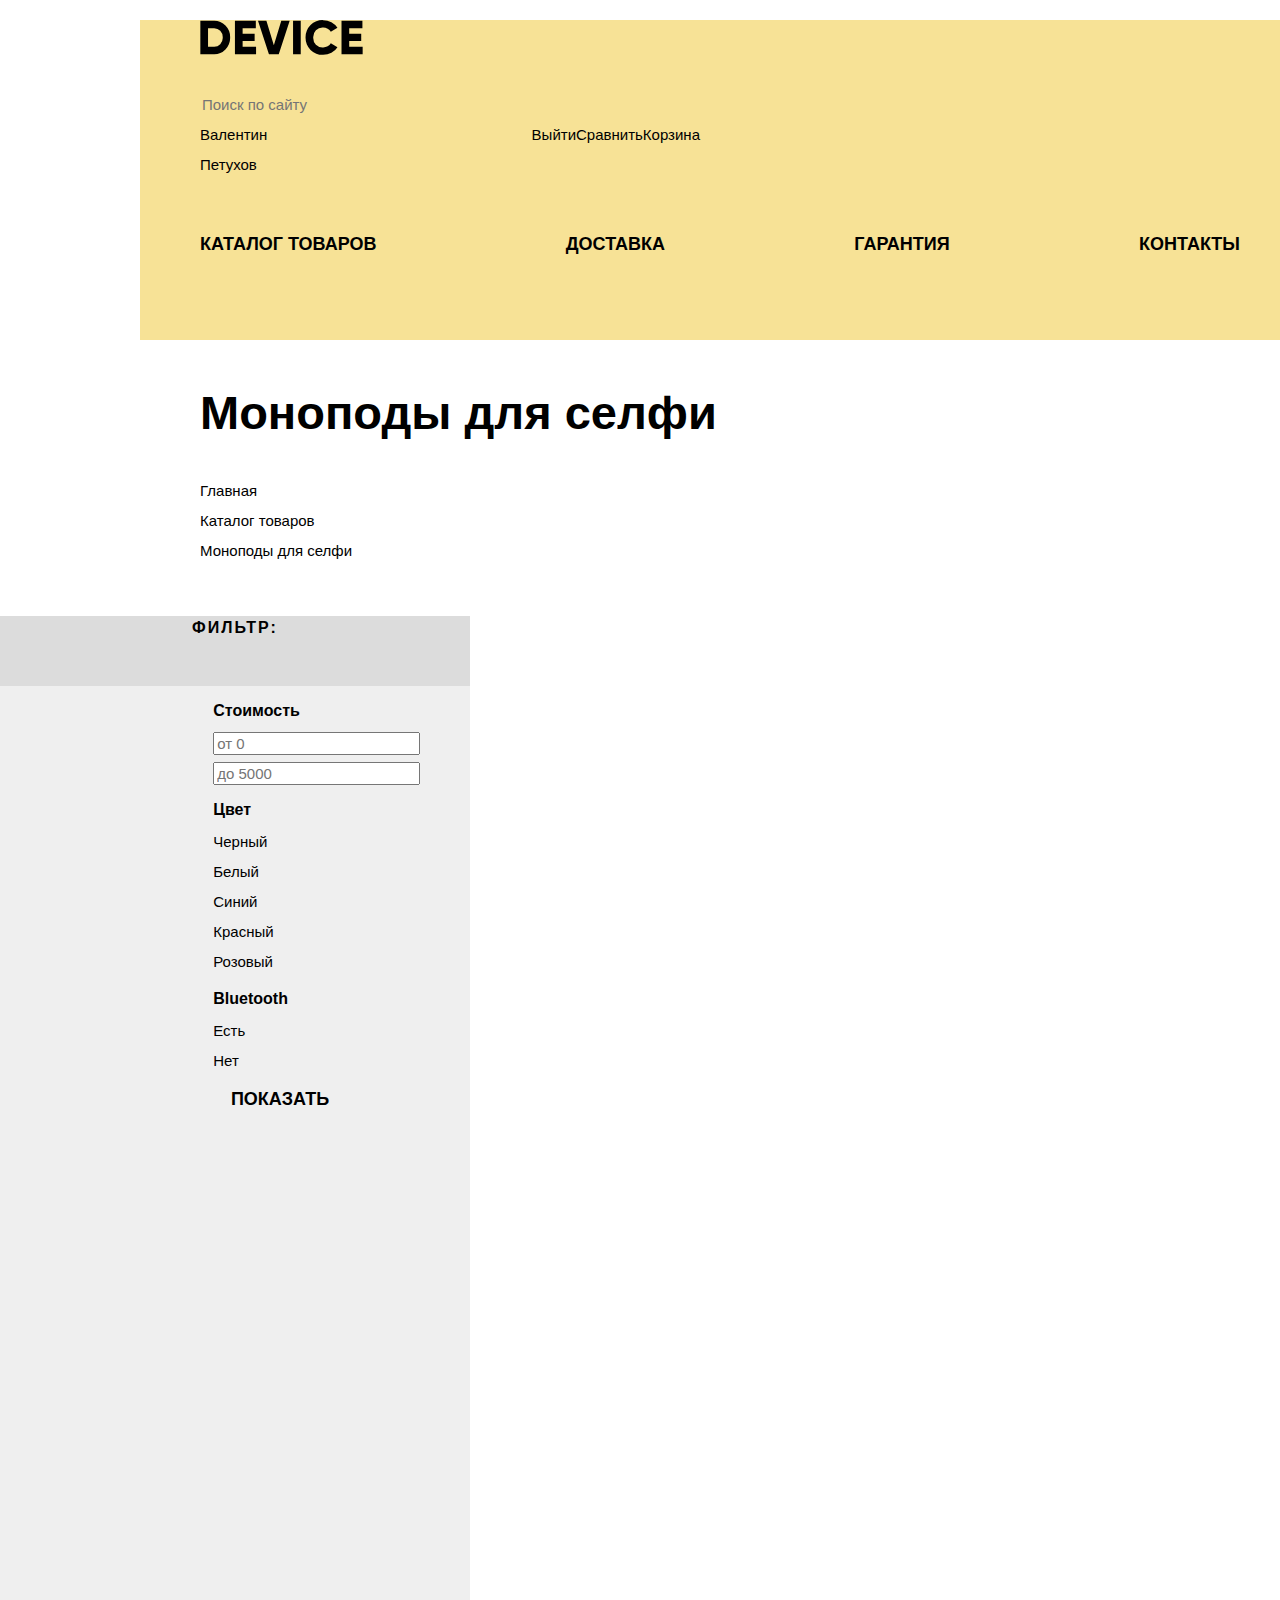
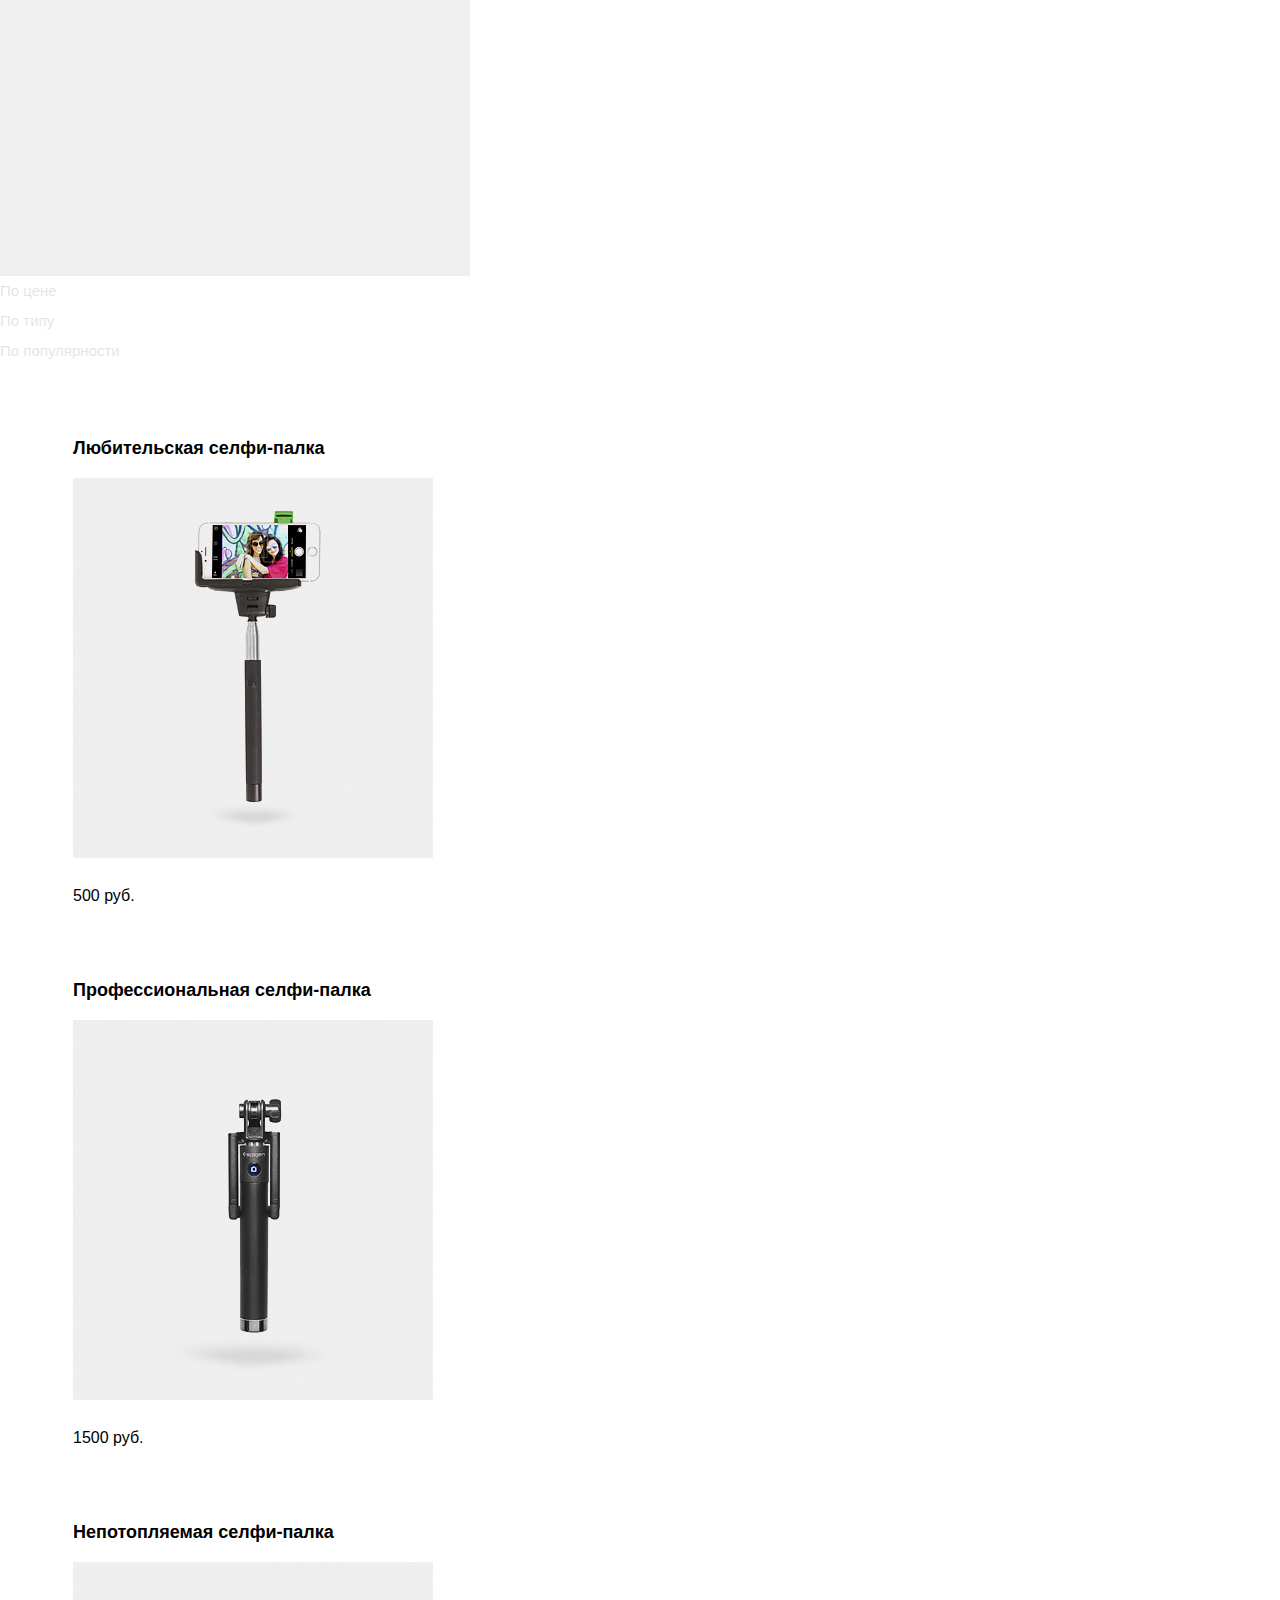
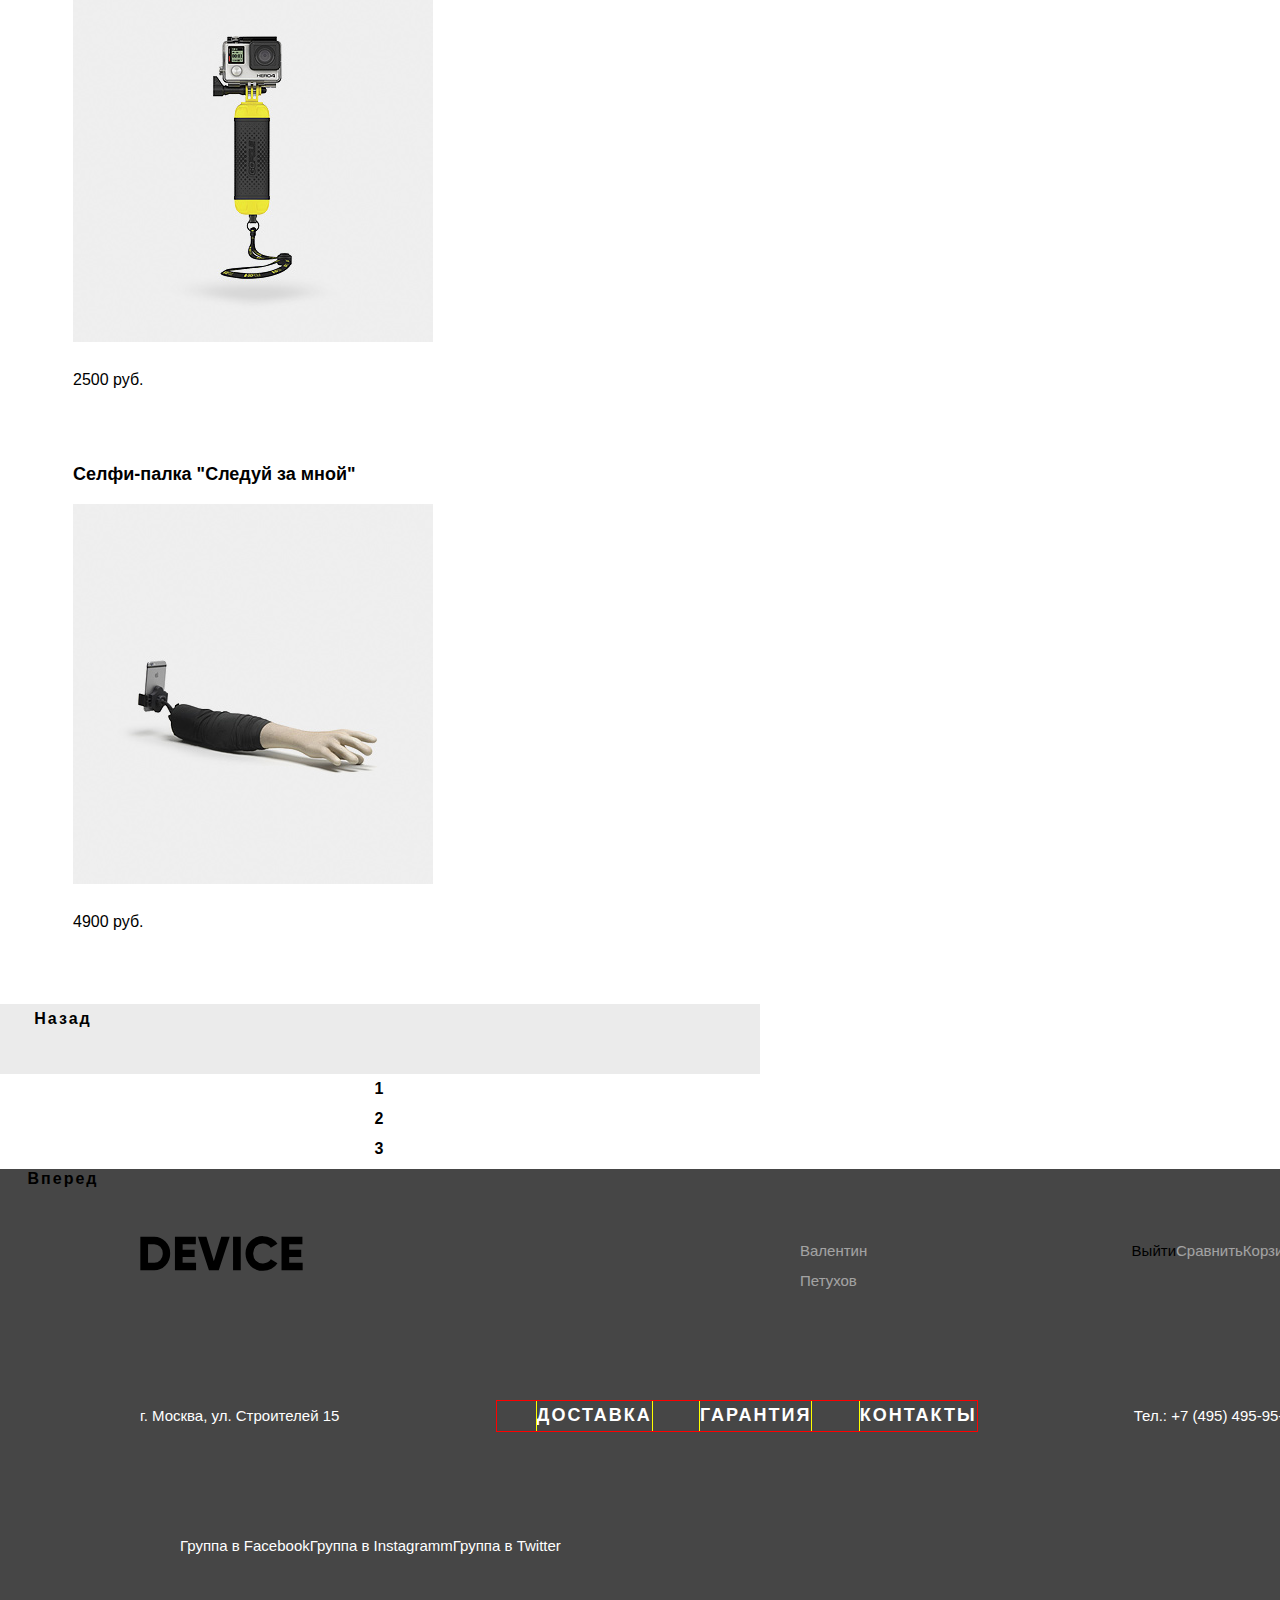
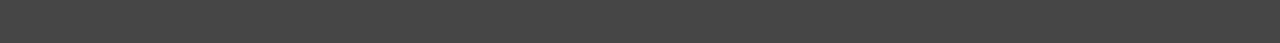
==== catalog.html @ c1ea88ac "Стилизация, начало сеток" ====
<!DOCTYPE html>
<html lang="ru">
  <head>
    <meta charset="utf-8">
    <title>Dmitry Stepanov: Девайс</title>
    <link href="css/normalize.css" rel="stylesheet">
  	<link href="css/style.css" rel="stylesheet" type="text/css">
  </head>
  <body class="inner-page">

    <header class="header-index header-inner-page">
      <img src="img/svg/logo-device.svg" class="index-logo index-logo-header" width="163" height="35" alt="Логотип интернет-магазина Device">
      <form class="index-search" action="#" method="post">
        <input type="search" name="search" placeholder="Поиск по сайту">
      </form>

      <ul class="user-interface">
          <li class="user-interface-current-user"><a href="#">Валентин Петухов</a></li>
          <li class="user-interface-option"><a href="#">Выйти</a></li>
          <li class="user-interface-option"><a href="#">Сравнить</a></li>
          <li class="user-interface-option"><a href="#">Корзина</a></li>
        </ul>

        <nav class="nav-index">
          <ul>
            <li class="nav-index-option nav-index-catalog"><a href="catalog.html">Каталог товаров</a>
              <ul>
                <li class="nav-index-catalog-item"><a href="#">Виртуальная реальность</a></li>
                <li class="nav-index-catalog-item"><a href="#">Моноподы для селфи</a></li>
                <li class="nav-index-catalog-item"><a href="#">Экшн-камеры</a></li>
                <li class="nav-index-catalog-item"><a href="#">Фитнесс-браслеты</a></li>
                <li class="nav-index-catalog-item"><a href="#">Умные часы</a></li>
                <li class="nav-index-catalog-item"><a href="#">Квадрокоптеры</a></li>
              </ul>
            </li>
            <li class="nav-index-option"><a href="delivery.html">Доставка</a></li>
            <li class="nav-index-option"><a href="warranty.html">Гарантия</a></li>
            <li class="nav-index-option"><a href="contacts.html">Контакты</a></li>
          </ul>
        </nav>
      </header>

    <main>
      <h1 class="inner-page-main-header">Моноподы для селфи</h1>

      <ul class="breadcrumbs">
        <li><a href="index.html">Главная</a></li>
        <li><a href="catalog.html">Каталог товаров</a></li>
        <li class="catalog-current-page">Моноподы для селфи</li>
      </ul>

      <section class="filter">
        <h2>Фильтр:</h2>
        <form class="filters" action="#" method="post">
          <fieldset class="filter-group filter-price">
            <legend>Стоимость</legend>
            <div></div>  <!--Здесь будет ползунок-->
            <input type="text" placeholder="от 0">
            <input type="text" placeholder="до 5000">
          </fieldset>
          <fieldset class="filter-group filter-color">
            <legend>Цвет</legend>
            <ul>
            <li class="filter-option">
              <input class="visually-hidden" type="checkbox" id="black" checked>
              <label for="black">Черный</label>
            </li>
            <li class="filter-option">
              <input class="visually-hidden" type="checkbox" id="white">
              <label for="white">Белый</label>
            </li>
            <li class="filter-option">
              <input class="visually-hidden" type="checkbox" id="blue" checked>
              <label for="blue">Синий</label>
            </li>
            <li class="filter-option">
              <input class="visually-hidden" type="checkbox" id="red" checked>
              <label for="red">Красный</label>
            </li>
            <li class="filter-option">
              <input class="visually-hidden" type="checkbox" id="pink">
              <label for="pink">Розовый</label>
            </li>
          </ul>
          </fieldset>
          <fieldset class="filter-group bluetooth">
            <legend>Bluetooth</legend>
            <ul>
            <li class="filter-option">
              <input class="visually-hidden" type="radio" name="bluetooth" id="isBluetooth" checked>
              <label for="isBluetooth">Есть</label>
            </li>
            <li class="filter-option">
              <input class="visually-hidden" type="radio" name="bluetooth" id="noBluetooth">
              <label for="noBluetooth">Нет</label>
            </li>
          </ul>
          </fieldset>
          <a class="button" href="#">Показать</a>
        </form>
      </section>

        <ul class="sorting">
          <li class="sorting-current-option"><a href="#">По цене</a></li>
          <li><a href="#">По типу</a></li>
          <li><a href="#">По популярности</a></li>
        </ul>

      <section class="products">
        <ul class="products-list">
          <li class="product">
            <p class="product-name">Любительская селфи-палка</p>
            <img class="product-photo" src="img/catalog-item-1.jpg"  width="360" height="380" alt="Любительская селфи-палка">
            <p class="product-price">500 руб.</p>
          </li>
          <li class="product">
            <p class="product-name">Профессиональная селфи-палка</p>
            <img class="product-photo" src="img/catalog-item-2.jpg" width="360" height="380" alt="Профессиональная селфи-палка">
            <p class="product-price">1500 руб.</p>
          </li>
          <li class="product">
            <p class="product-name">Непотопляемая селфи-палка</p>
            <img class="product-photo" src="img/catalog-item-3.jpg" width="360" height="380" alt="Непотопляемая селфи-палка">
            <p class="product-price">2500 руб.</p>
          </li>
          <li class="product product-new">
            <p class="product-name">Селфи-палка "Следуй за мной"</p>
            <img class="product-photo" src="img/catalog-item-4.jpg" width="360" height="380" alt="Селфи-палка 'Следуй за мной'">
            <p class="product-price">4900 руб.</p>
          </li>
        </ul>
      </section>


        <ul class="pagination">
          <li class="pagination-control pagination-control-backwards"><a href="#">Назад</a></li>
          <li><a href="#" class="current-page">1</a></li>
          <li><a href="#">2</a></li>
          <li><a href="#">3</a></li>
          <li class="pagination-control pagination-control-forward"><a href="#">Вперед</a></li>
        </ul>

    </main>

    <footer class="footer index-footer">
      <section class="footer-top">
        <img src="img/svg/logo-device.svg" class="index-logo index-logo-footer" width="163" height="35" alt="Логотип интернет-магазина Device">
        <ul class="user-interface user-interface-footer">
          <li class="user-interface-option"><a href="#">Валентин Петухов</a></li>
          <li class="user-interface-exit"><a href="#">Выйти</a></li>
          <li class="user-interface-option"><a href="#">Сравнить</a></li>
          <li class="user-interface-option"><a href="#">Корзина</a></li>
        </ul>
      </section>

      <section class="footer-middle">
        <p class="footer-contacts">г. Москва, ул. Строителей 15</p>
        <ul>
          <li class="nav-index-option"><a href="delivery.html">Доставка</a></li>
          <li class="nav-index-option"><a href="warranty.html">Гарантия</a></li>
          <li class="nav-index-option"><a href="contacts.html">Контакты</a></li>
        </ul>
        <p class="footer-contacts">Тел.: +7 (495) 495-95-95</p>
      </section>

      <section class="footer-bottom">
        <ul class="social-list">
          <li ><a class="social-button social-fb" href="#">Группа в Facebook</a></li>
          <li><a class="social-button social-ig" href="#">Группа в Instagramm</a></li>
          <li><a class="social-button social-tw" href="#">Группа в Twitter</a></li>
        </ul>
      </section>
    </footer>


  </body>
</html>
---- css/style.css ----
@font-face{
	font-family: 'Gilroy';
	src: url('fonts/gilroylight.woff2');
	font-style: normal;
	font-weight: lighter;    /*Хрень какай-то с легкими шрифтами*/
}

@font-face{
	font-family: 'Gilroy';
	src: url('fonts/gilroyextrabold.woff2');
	font-style: normal;
	font-weight: bold;
}

@font-face{
	font-family: 'Opensans';
	src: url('fonts/opensans.woff2');
	font-style: normal;
	font-weight: normal;
}

@font-face{
	font-family: 'Opensans';
	src: url('fonts/opensanslight.woff2');
	font-style: normal;
	font-weight: lighter;  /*Хрень какай-то с легкими шрифтами*/
}

body {
  margin: 0;
  padding: 0;

  width: 1440px;

  font-family: 'Opensans', Arial, sans-serif;
	font-size: 15px;
	line-height: 30px;
}

a {
  color: #000000;
  text-decoration: none;
}

.about-us {
  margin-left: 140px;

	width: 600px;

	outline: 1px solid green;
}

.about-us h2 {
  font-family: 'Gilroy', Arial, sans-serif;
  font-size: 47px;
  line-height: 48px;
  font-weight: bold;
}

.breadcrumbs {
	margin: 0;
	margin-left: 200px;
	margin-bottom: 50px;
	padding: 0;

	list-style: none;
}

.button {
  display: inline-block;
  font-family: 'Gilroy', Arial, sans-serif;
	font-size: 18px;
	line-height: 24px;
  font-weight: bold;
  text-transform: uppercase;
  text-align: center;
  vertical-align: center;

  min-width: 160px;
  height: 40px;
}

.button:hover {
  background-color: #f0c52e;
}

.button:active {
  background-color: #f0c52e;
  opacity: 0.5;
}

.contacts {
  margin-right:140px;

	width: 580px;

	outline: 1px solid red;
}

.contacts h2 {
  font-family: 'Gilroy', Arial, sans-serif;
  font-size: 47px;
  line-height: 48px;
  font-weight: bold;
}

.filter {
	width: 470px;
	height: 1260px;

	background-color: #efefef;
}

.filters {
	padding-left: 200px;
	padding-right: 70px;
}

.filters fieldset {
	border: none;
}

.filter h2 {
	height: 70px;

	display: block;

	font-family: 'Gilroy', Arial, sans-serif;
  font-size: 16px;
  line-height: 24px;
  font-weight: bold;
  text-transform: uppercase;
	letter-spacing: 2px;
	text-align: center;
	vertical-align: middle;  /*почему-то не работает*/

	background-color: #dcdcdc;
}

.filter-group legend {
	font-family: 'Gilroy', Arial, sans-serif;
  font-size: 16px;
  line-height: 24px;
	font-weight: bold;
}

.filter-group ul {
	margin: 0;
	padding: 0;

	list-style: none;
}

.footer {
  margin-top: 95px;
  padding-bottom: 67px;
  padding-top: 67px;
  background-color: #464646;
}

.footer-top {
	display: flex;
	justify-content: space-between;
  margin: 0 140px 40px 140px;
}

.footer-middle {
	display: flex;
	justify-content: space-between;
  margin: 0 140px 70px 140px;
}

.footer-middle p {
  color: #ffffff;
}

.footer-middle a {
  color: #ffffff;

  font-family: 'Gilroy', Arial, sans-serif;
  font-size: 18px;
  line-height: 24px;
  font-weight: bold;
  text-transform: uppercase;
}

.footer-middle li:hover a {
  opacity: 0.5;
}

.footer-middle li:active a {
  opacity: 0.1;
}

.footer-middle ul {
  list-style: none;
	outline: 1px solid red;
	width:440px;

	display: flex;
	justify-content: space-between;

	letter-spacing: 2px;
}

.footer-middle li {
	outline: 1px solid yellow;
}

.footer-bottom {
	display: flex;
	justify-content: space-between;

  margin-left: 140px;
  margin-right: 140px;
}

.footer-bottom a {
  color: #ffffff;         /*Временно*/
}

.footer-bottom span {
	color: yellow;
}

.header-index {
  width: 1160px;
	min-height: 320px;
	box-sizing: border-box;

  margin: 20px 140px 0 140px;
  padding: 0 60px;

  background-color: #f7e296;
}

.header-index img {
	margin-bottom: 25px;
}

.header-index .container {
	display: flex;

	width: 1040px;
}

.header-inner-page {
	margin-bottom: 45px;
}

.index-search input[type="search"] {
	background-color: #f7e296;
	border: none;

	width: 240px;

	margin-right: 300px;
}

.inner-page-main-header {
	font-family: 'Gilroy', Arial, sans-serif;
	font-size: 47px;
	line-height: 56px;
	font-weight: bold;

	margin-left: 200px;
	margin-bottom: 35px;
}

.logotypes-list {
	display: flex;

  margin: 0 140px 110px 140px;

  list-style: none;
}

.main-slider {
  margin-left: 160px;
	margin-bottom: 100px;
}

.main-slider-list {
  list-style: none;
}

.main-slider-toggler {
	display: none;
}

.main-slide {
	display: flex;
}

.main-slide-left-column {
	width: 560px;

	outline: 2px solid green;
}

.main-slide-right-column {
	width: 500px;

	outline: 2px solid red;
}

.main-slide h2 {
  font-family: 'Gilroy', Arial, sans-serif;
	font-size: 47px;
	line-height: 56px;
  font-weight: bold;
}

.main-slide-feature td {
  font-family: 'Gilroy', Arial, sans-serif;
	font-size: 36px;
	line-height: 48px;
  font-weight: lighter;
}

.main-slide-feature-description {
  font-size: 13px;
	line-height: 20px;
}


.modal {
  display: none;
}

.nav-index ul {
	display: flex;
	justify-content: space-between;
	width: 1040px;

  padding: 0;
  margin: 0;

  list-style: none;
}

.nav-index a {
  font-family: 'Gilroy', Arial, sans-serif;
	font-size: 18px;
	line-height: 24px;
  font-weight: bold;
  text-transform: uppercase;
}

.nav-index-left-column {
	width: 540px;
	outline: 1px solid red;
}

.nav-index-right-column {
	display: flex;
	justify-content: space-between;

	width: 500px;
	outline: 1px solid green;
}

.nav-index-catalog ul {
	display: none;
}

.nav-index-catalog:hover ul {
	display: flex;
}

.nav-index-catalog ul div {
	display: flex;
	flex-direction: column;
}


.nav-index-option:hover > a {
  opacity: 0.5;
}

.nav-index-option:active > a {
  opacity: 0.1;
}

.nav-index-catalog-item a {
  font-family: 'Opensans', Arial, sans-serif;
  font-size: 15px;
  line-height: 30px;
  text-transform: none;
  font-weight: normal;
}

.nav-index-catalog-item:hover > a {
    opacity: 0.5;
}

.nav-index-catalog-item:active > a {
    opacity: 0.1;
}

.pagination {
	width: 760px;
	height: 70px;

	margin: 0;
	padding: 0;

	list-style: none;

	background-color: #ebebeb;
}

.pagination li {
	text-align: center;
}

.pagination a {
	font-family: 'Gilroy', Arial, sans-serif;
	font-size: 16px;
	line-height: 24px;
  font-weight: bold;
	letter-spacing: 2px;
}

.pagination-control {
	width: 126px;
	height: 70px;
}

.pagination-control:hover {
	background-color: #d9d9d9;
}

.pagination-control:active {
	background-color: #d9d9d9;
}

.pagination-control:active a {
	opacity: 0.5;
}

.popular {
  margin: 0 140px 80px 140px;
}

.popular-list {
  margin: 0;
  padding: 0;
	border-spacing: 40px 20px;
}

.popular-list td {
	border: 1px solid red;
}

.popular-list-image td {
  width: 160px;
  height: 160px;

  background-color: #f7e296;
}

.popular-list-image td:hover {
  background-color: #f0c52e;
}

.popular-list-image td:active {
  background-color: #f0c52e;
}

.popular-list-name a {
  font-family: 'Gilroy', Arial, sans-serif;
	font-size: 18px;
	line-height: 24px;
  font-weight: bold;
}

.products {
	margin-left:73px;
	margin-right: 140px;
}

.products-list {
	margin: 0;
	padding: 0;

	list-style: none;
}

.product {
	width: 360px;
	min-height: 465px;

	margin-bottom: 70px;
	margin-right: 40px;
}

.product-name {
	font-family: 'Gilroy', Arial, sans-serif;
	font-size: 18px;
	line-height: 24px;
	font-weight: bold;
}

.product-price {
	font-family: 'Gilroy', Arial, sans-serif;
	font-size: 16px;
	line-height: 24px;
	font-weight: normal;
}



.service-slider-toggle {
  padding: 0;
  margin: 0;
  margin-left: 140px;

  list-style: none;
}

.service-slider {
	display: flex;
  background-color: #e5e5e5;
  margin-bottom: 110px;
}

.service-slide {
	display: flex;
}

.service-slide h2 {
  font-family: 'Gilroy', Arial, sans-serif;
	font-size: 47px;
	line-height: 48px;
  font-weight: bold;
}

.service-slider-list {
  margin: 0;
  margin-left: 120px;
  margin-right: 140px;
  padding: 0;

  list-style: none;
}

.service-slider-toggle-option:hover .button {
  width: 280px;

  color: #f7e184;

  background-color: #000000;
}

.social-list {
	display: flex;

	list-style: none;
}

.sorting {
	padding: 0;
	margin: 0;
	margin-bottom: 70px;

	list-style: none;
}

.sorting a {
	opacity: 0.1;
}

.sorting li:hover a {
	opacity: 0.5;
}

.sorting li:active a {
	opacity: 1;
}

.user-interface {
	display: flex;
	justify-content: space-between;

	width: 500px;

  padding: 0;
  margin: 0;
	margin-bottom: 50px;

  list-style: none;
}

.user-interface li:first-child {
	margin-right: 215px;
}

.user-interface-option a {
  color: #000000;
}

.user-interface-option:hover a {
  opacity: 0.5;
}

.user-interface-option:active a {
  opacity: 0.1;
}

.user-interface-footer .user-interface-option a {
  color: #ffffff;
  opacity: 0.5;
}

.user-interface-footer .user-interface-option:hover a {
  opacity: 1;
}

.user-interface-footer .user-interface-option:active a {
  opacity: 0.1;
}

.visually-hidden {
  display: none;
}

.wrapper {
	display: flex;
}
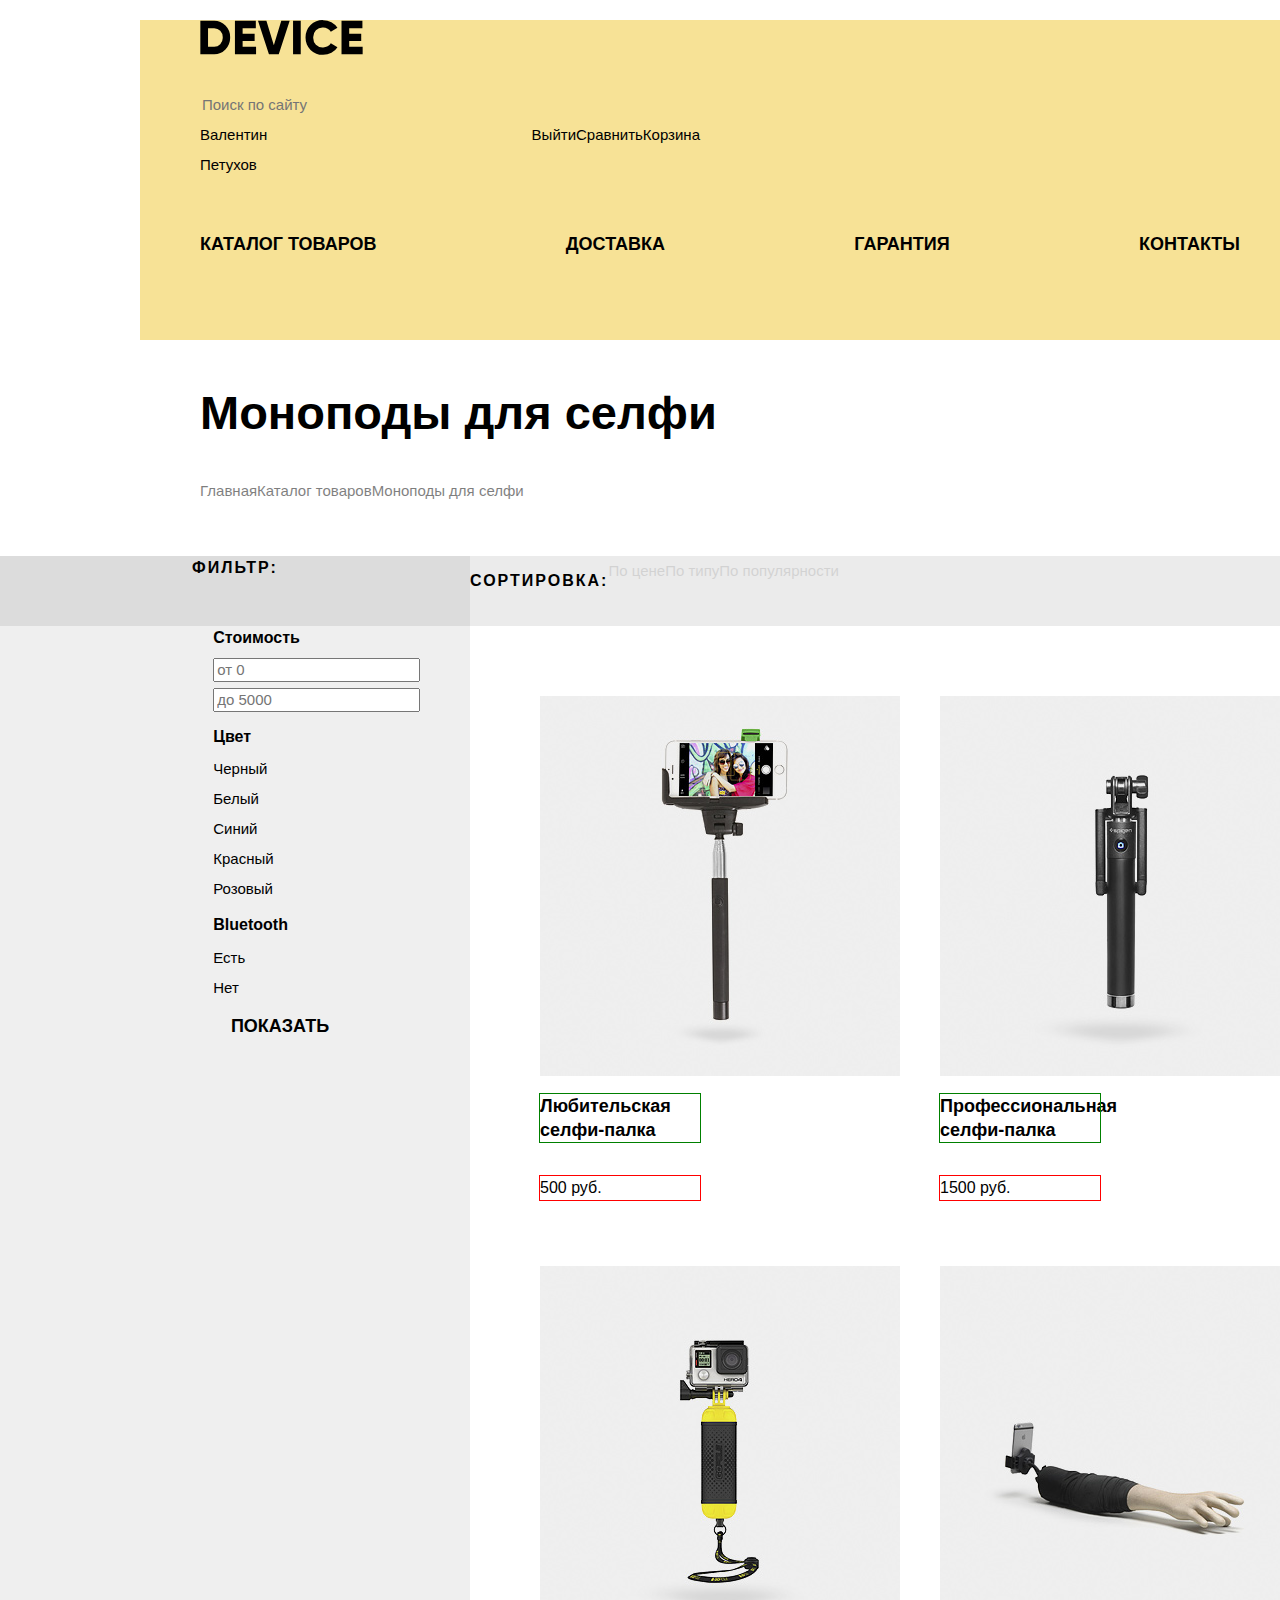
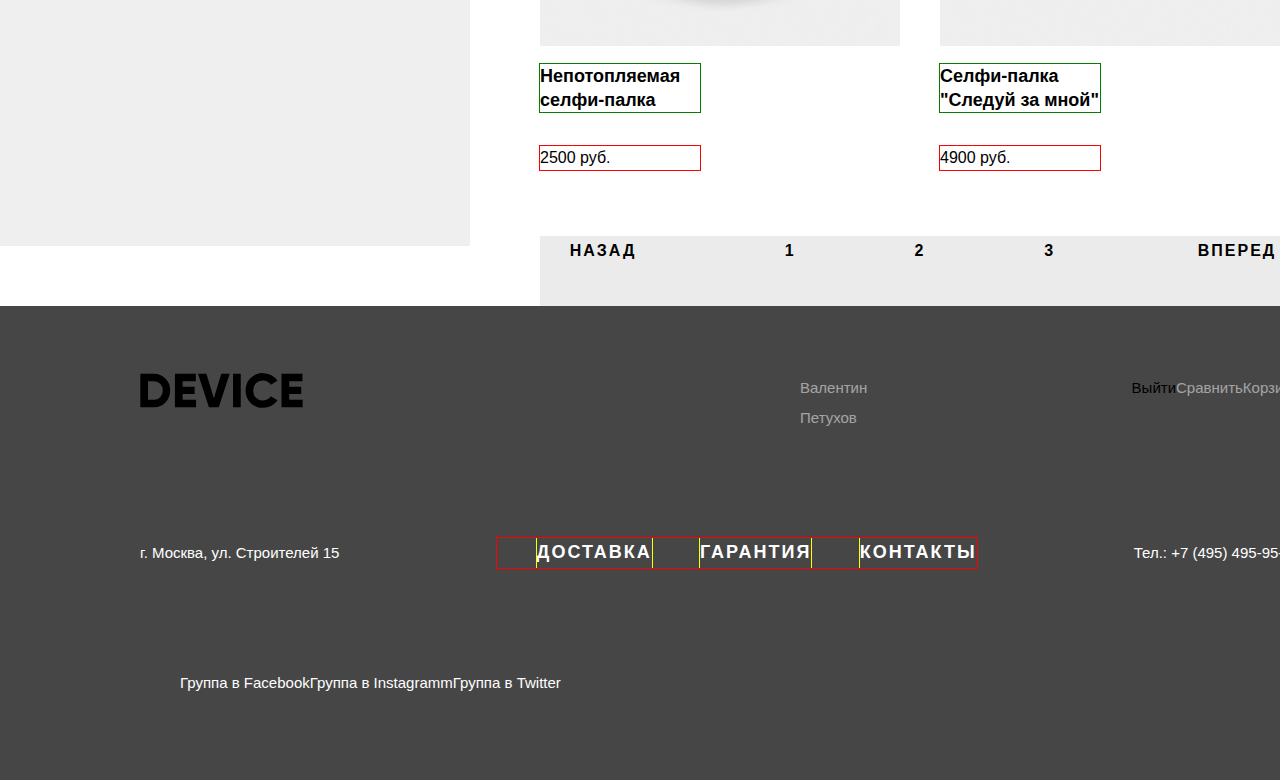
==== commit 85af078b: "На 27.05" ====
--- a/catalog.html
+++ b/catalog.html
@@ -49,96 +49,105 @@
         <li class="catalog-current-page">Моноподы для селфи</li>
       </ul>
 
-      <section class="filter">
-        <h2>Фильтр:</h2>
-        <form class="filters" action="#" method="post">
-          <fieldset class="filter-group filter-price">
-            <legend>Стоимость</legend>
-            <div></div>  <!--Здесь будет ползунок-->
-            <input type="text" placeholder="от 0">
-            <input type="text" placeholder="до 5000">
-          </fieldset>
-          <fieldset class="filter-group filter-color">
-            <legend>Цвет</legend>
-            <ul>
-            <li class="filter-option">
-              <input class="visually-hidden" type="checkbox" id="black" checked>
-              <label for="black">Черный</label>
-            </li>
-            <li class="filter-option">
-              <input class="visually-hidden" type="checkbox" id="white">
-              <label for="white">Белый</label>
-            </li>
-            <li class="filter-option">
-              <input class="visually-hidden" type="checkbox" id="blue" checked>
-              <label for="blue">Синий</label>
-            </li>
-            <li class="filter-option">
-              <input class="visually-hidden" type="checkbox" id="red" checked>
-              <label for="red">Красный</label>
-            </li>
-            <li class="filter-option">
-              <input class="visually-hidden" type="checkbox" id="pink">
-              <label for="pink">Розовый</label>
-            </li>
-          </ul>
-          </fieldset>
-          <fieldset class="filter-group bluetooth">
-            <legend>Bluetooth</legend>
-            <ul>
-            <li class="filter-option">
-              <input class="visually-hidden" type="radio" name="bluetooth" id="isBluetooth" checked>
-              <label for="isBluetooth">Есть</label>
-            </li>
-            <li class="filter-option">
-              <input class="visually-hidden" type="radio" name="bluetooth" id="noBluetooth">
-              <label for="noBluetooth">Нет</label>
-            </li>
-          </ul>
-          </fieldset>
-          <a class="button" href="#">Показать</a>
-        </form>
-      </section>
+      <div class="wrapper catalog-wrapper">
 
-        <ul class="sorting">
-          <li class="sorting-current-option"><a href="#">По цене</a></li>
-          <li><a href="#">По типу</a></li>
-          <li><a href="#">По популярности</a></li>
-        </ul>
+        <div class="catalog-wrapper-column-left">
 
-      <section class="products">
-        <ul class="products-list">
-          <li class="product">
-            <p class="product-name">Любительская селфи-палка</p>
-            <img class="product-photo" src="img/catalog-item-1.jpg"  width="360" height="380" alt="Любительская селфи-палка">
-            <p class="product-price">500 руб.</p>
-          </li>
-          <li class="product">
-            <p class="product-name">Профессиональная селфи-палка</p>
-            <img class="product-photo" src="img/catalog-item-2.jpg" width="360" height="380" alt="Профессиональная селфи-палка">
-            <p class="product-price">1500 руб.</p>
-          </li>
-          <li class="product">
-            <p class="product-name">Непотопляемая селфи-палка</p>
-            <img class="product-photo" src="img/catalog-item-3.jpg" width="360" height="380" alt="Непотопляемая селфи-палка">
-            <p class="product-price">2500 руб.</p>
-          </li>
-          <li class="product product-new">
-            <p class="product-name">Селфи-палка "Следуй за мной"</p>
-            <img class="product-photo" src="img/catalog-item-4.jpg" width="360" height="380" alt="Селфи-палка 'Следуй за мной'">
-            <p class="product-price">4900 руб.</p>
-          </li>
-        </ul>
-      </section>
+          <section class="filter">
+            <h2>Фильтр:</h2>
+            <form class="filters" action="#" method="post">
+              <fieldset class="filter-group filter-price">
+                <legend>Стоимость</legend>
+                <div></div>  <!--Здесь будет ползунок-->
+                <input type="text" placeholder="от 0">
+                <input type="text" placeholder="до 5000">
+              </fieldset>
+              <fieldset class="filter-group filter-color">
+                <legend>Цвет</legend>
+                <ul>
+                <li class="filter-option">
+                  <input class="visually-hidden" type="checkbox" id="black" checked>
+                  <label for="black">Черный</label>
+                </li>
+                <li class="filter-option">
+                  <input class="visually-hidden" type="checkbox" id="white">
+                  <label for="white">Белый</label>
+                </li>
+                <li class="filter-option">
+                  <input class="visually-hidden" type="checkbox" id="blue" checked>
+                  <label for="blue">Синий</label>
+                </li>
+                <li class="filter-option">
+                  <input class="visually-hidden" type="checkbox" id="red" checked>
+                  <label for="red">Красный</label>
+                </li>
+                <li class="filter-option">
+                  <input class="visually-hidden" type="checkbox" id="pink">
+                  <label for="pink">Розовый</label>
+                </li>
+              </ul>
+              </fieldset>
+              <fieldset class="filter-group bluetooth">
+                <legend>Bluetooth</legend>
+                <ul>
+                <li class="filter-option">
+                  <input class="visually-hidden" type="radio" name="bluetooth" id="isBluetooth" checked>
+                  <label for="isBluetooth">Есть</label>
+                </li>
+                <li class="filter-option">
+                  <input class="visually-hidden" type="radio" name="bluetooth" id="noBluetooth">
+                  <label for="noBluetooth">Нет</label>
+                </li>
+              </ul>
+              </fieldset>
+              <a class="button" href="#">Показать</a>
+            </form>
+          </section>
+        </div>
 
+        <div class="catalog-wrapper-column-right">
 
-        <ul class="pagination">
-          <li class="pagination-control pagination-control-backwards"><a href="#">Назад</a></li>
-          <li><a href="#" class="current-page">1</a></li>
-          <li><a href="#">2</a></li>
-          <li><a href="#">3</a></li>
-          <li class="pagination-control pagination-control-forward"><a href="#">Вперед</a></li>
-        </ul>
+            <ul class="sorting">
+              <h2>Сортировка:</h2>
+              <li class="sorting-current-option"><a href="#">По цене</a></li>
+              <li><a href="#">По типу</a></li>
+              <li><a href="#">По популярности</a></li>
+            </ul>
+
+          <section class="products">
+            <ul class="products-list">
+              <li class="product">
+                <p class="product-name">Любительская селфи-палка</p>
+                <img class="product-photo" src="img/catalog-item-1.jpg"  width="360" height="380" alt="Любительская селфи-палка">
+                <p class="product-price">500 руб.</p>
+              </li>
+              <li class="product">
+                <p class="product-name">Профессиональная селфи-палка</p>
+                <img class="product-photo" src="img/catalog-item-2.jpg" width="360" height="380" alt="Профессиональная селфи-палка">
+                <p class="product-price">1500 руб.</p>
+              </li>
+              <li class="product">
+                <p class="product-name">Непотопляемая селфи-палка</p>
+                <img class="product-photo" src="img/catalog-item-3.jpg" width="360" height="380" alt="Непотопляемая селфи-палка">
+                <p class="product-price">2500 руб.</p>
+              </li>
+              <li class="product product-new">
+                <p class="product-name">Селфи-палка "Следуй за мной"</p>
+                <img class="product-photo" src="img/catalog-item-4.jpg" width="360" height="380" alt="Селфи-палка 'Следуй за мной'">
+                <p class="product-price">4900 руб.</p>
+              </li>
+            </ul>
+          </section>
+
+            <ul class="pagination">
+              <li class="pagination-control pagination-control-backwards"><a href="#">Назад</a></li>
+              <li><a href="#" class="current-page">1</a></li>
+              <li><a href="#">2</a></li>
+              <li><a href="#">3</a></li>
+              <li class="pagination-control pagination-control-forward"><a href="#">Вперед</a></li>
+            </ul>
+          </div>
+        </div>
 
     </main>
 
--- a/css/style.css
+++ b/css/style.css
@@ -58,6 +58,8 @@
 }
 
 .breadcrumbs {
+	display: flex;
+
 	margin: 0;
 	margin-left: 200px;
 	margin-bottom: 50px;
@@ -66,6 +68,18 @@
 	list-style: none;
 }
 
+.breadcrumbs li {
+	opacity: 0.5;
+}
+
+.breadcrumbs li:hover {
+	opacity: 1;
+}
+
+.breadcrumbs li:active {
+	opacity: 0.1;
+}
+
 .button {
   display: inline-block;
   font-family: 'Gilroy', Arial, sans-serif;
@@ -106,7 +120,7 @@
 
 .filter {
 	width: 470px;
-	height: 1260px;
+	height: 1290px;
 
 	background-color: #efefef;
 }
@@ -121,6 +135,9 @@
 }
 
 .filter h2 {
+	margin: 0;
+	padding: 0;
+
 	height: 70px;
 
 	display: block;
@@ -132,7 +149,7 @@
   text-transform: uppercase;
 	letter-spacing: 2px;
 	text-align: center;
-	vertical-align: middle;  /*почему-то не работает*/
+	vertical-align: middle;
 
 	background-color: #dcdcdc;
 }
@@ -152,7 +169,7 @@
 }
 
 .footer {
-  margin-top: 95px;
+  /*margin-top: 95px;*/
   padding-bottom: 67px;
   padding-top: 67px;
   background-color: #464646;
@@ -322,7 +339,6 @@
   font-size: 13px;
 	line-height: 20px;
 }
-
 
 .modal {
   display: none;
@@ -399,10 +415,13 @@
 }
 
 .pagination {
+	display: flex;
+	justify-content: space-between;
 	width: 760px;
 	height: 70px;
 
 	margin: 0;
+	margin-left: 70px;
 	padding: 0;
 
 	list-style: none;
@@ -419,6 +438,7 @@
 	font-size: 16px;
 	line-height: 24px;
   font-weight: bold;
+	text-transform: uppercase;
 	letter-spacing: 2px;
 }
 
@@ -476,11 +496,15 @@
 }
 
 .products {
-	margin-left:73px;
+	margin-left: 70px;
 	margin-right: 140px;
 }
 
 .products-list {
+	display: flex;
+	justify-content: space-between;
+	flex-wrap: wrap;
+
 	margin: 0;
 	padding: 0;
 
@@ -488,11 +512,18 @@
 }
 
 .product {
+	display: flex;
+	flex-direction: column;
+
 	width: 360px;
 	min-height: 465px;
 
-	margin-bottom: 70px;
+	margin-bottom: 50px;
 	margin-right: 40px;
+}
+
+.product:nth-child(2n) {
+	margin-right: 0;
 }
 
 .product-name {
@@ -500,6 +531,13 @@
 	font-size: 18px;
 	line-height: 24px;
 	font-weight: bold;
+
+	width: 160px;
+	align-self: top;
+
+	order: 1;
+
+	outline: 1px solid green;
 }
 
 .product-price {
@@ -507,9 +545,14 @@
 	font-size: 16px;
 	line-height: 24px;
 	font-weight: normal;
-}
-
-
+
+	order: 2;
+
+	width: 160px;
+	salign-item: bottom;
+
+	outline: 1px solid red;
+}
 
 .service-slider-toggle {
   padding: 0;
@@ -560,11 +603,17 @@
 }
 
 .sorting {
+	display: flex;
+
 	padding: 0;
 	margin: 0;
 	margin-bottom: 70px;
 
+	height: 70px;
+
 	list-style: none;
+
+	background-color: #ebebeb;
 }
 
 .sorting a {
@@ -577,6 +626,15 @@
 
 .sorting li:active a {
 	opacity: 1;
+}
+
+.sorting h2 {
+	font-family: 'Gilroy', Arial, sans-serif;
+  font-size: 16px;
+  line-height: 24px;
+  font-weight: bold;
+  text-transform: uppercase;
+	letter-spacing: 2px;
 }
 
 .user-interface {
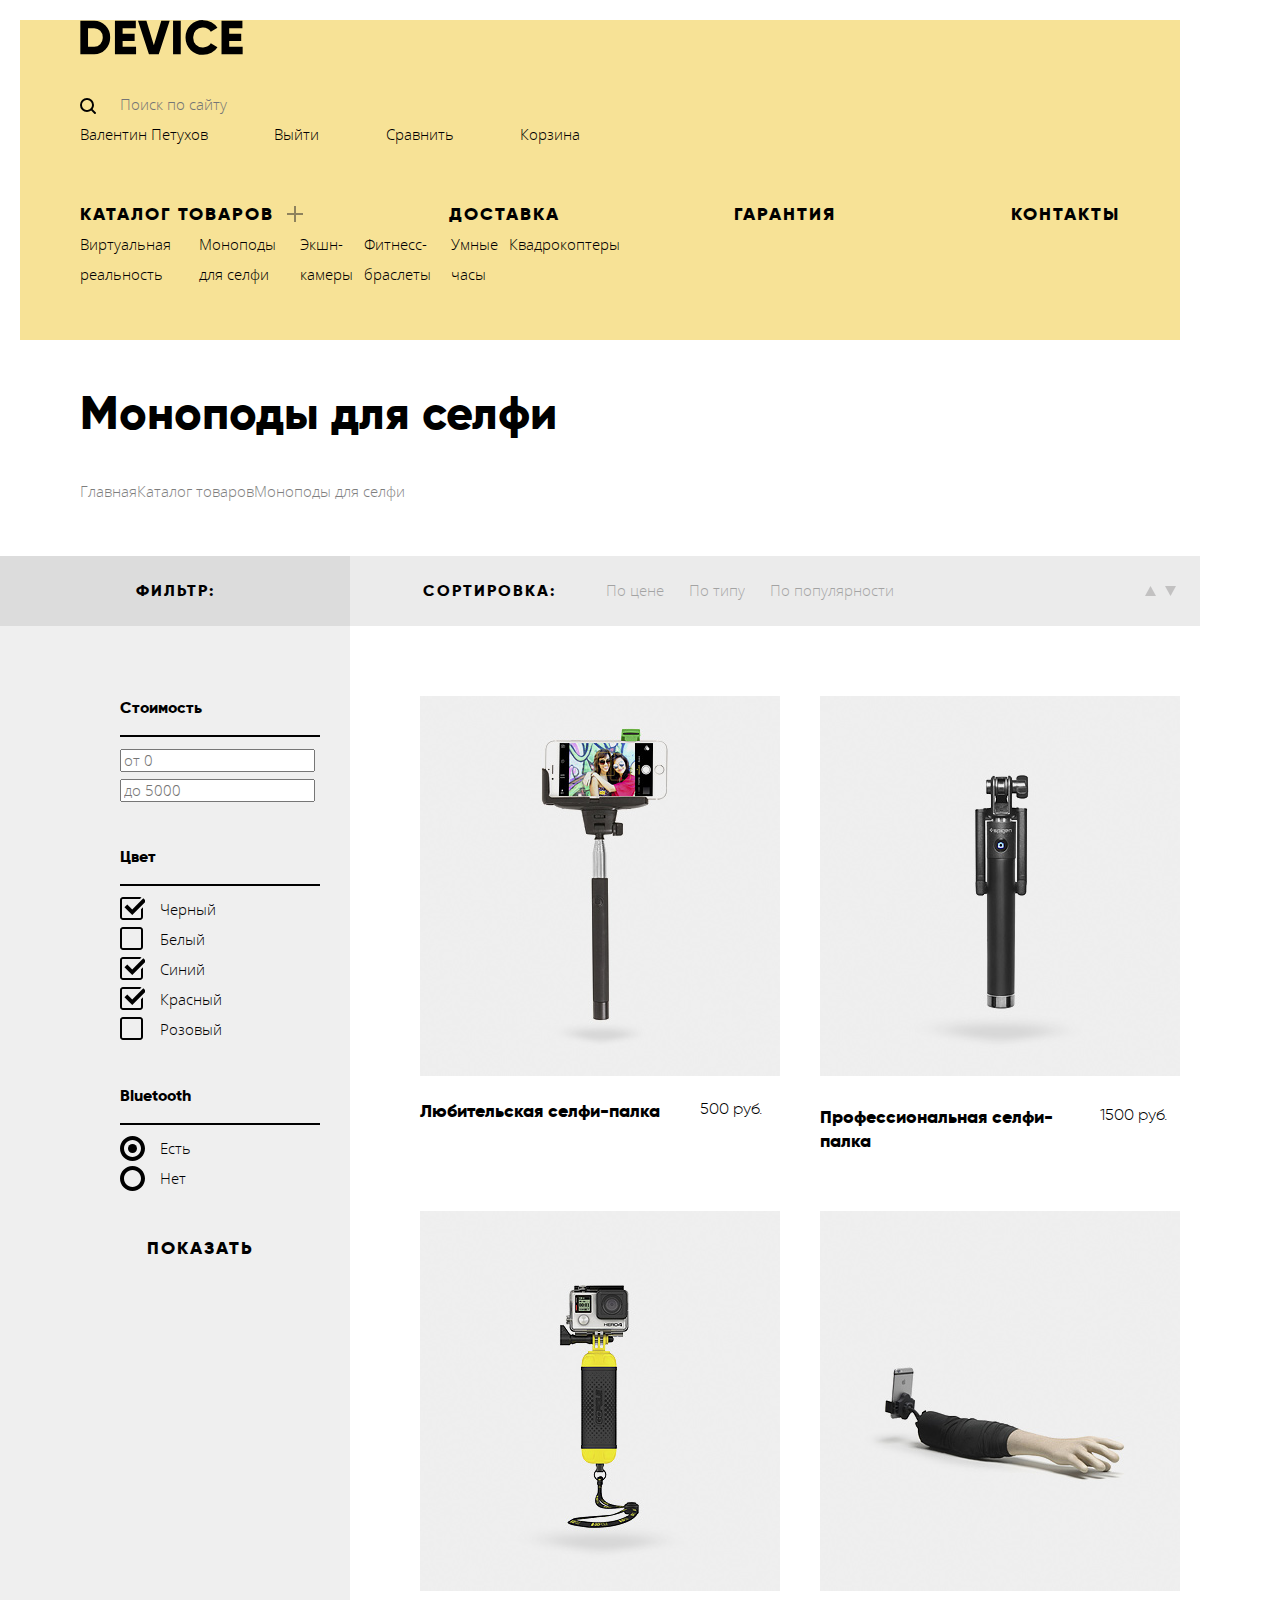
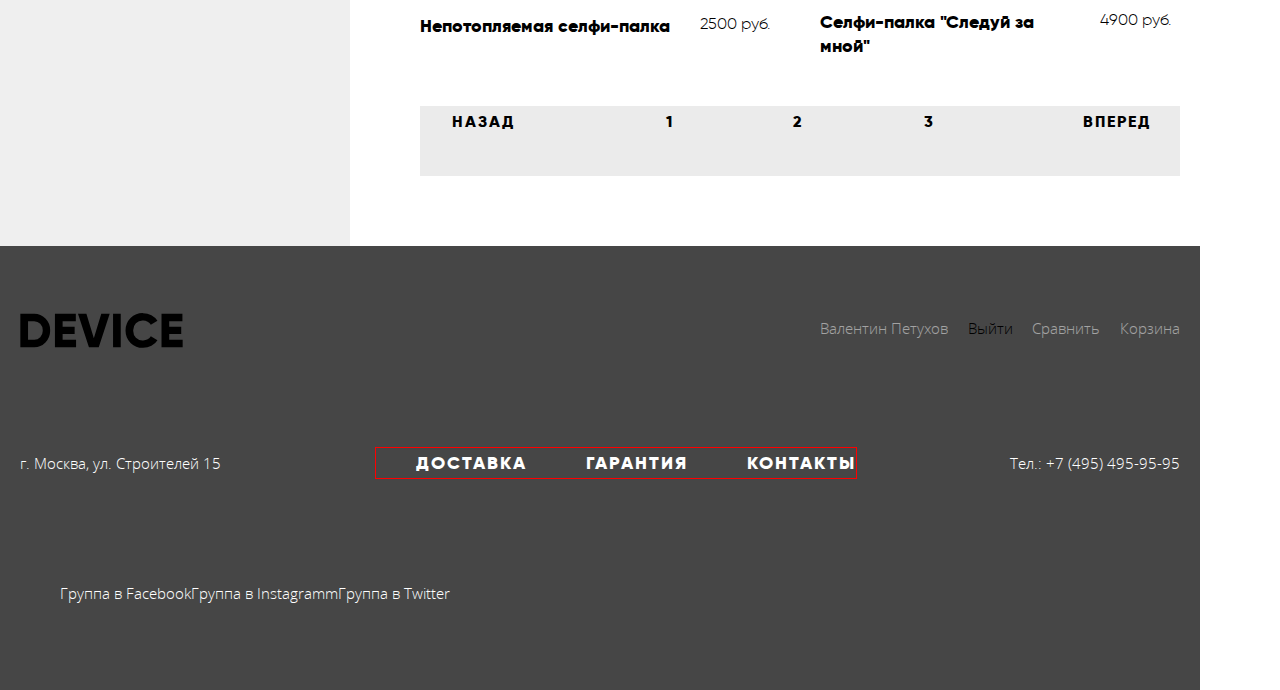
==== commit 313f2dab: "01.06" ====
--- a/catalog.html
+++ b/catalog.html
@@ -7,6 +7,7 @@
   	<link href="css/style.css" rel="stylesheet" type="text/css">
   </head>
   <body class="inner-page">
+    <div class="container">
 
     <header class="header-index header-inner-page">
       <img src="img/svg/logo-device.svg" class="index-logo index-logo-header" width="163" height="35" alt="Логотип интернет-магазина Device">
@@ -66,23 +67,23 @@
                 <legend>Цвет</legend>
                 <ul>
                 <li class="filter-option">
-                  <input class="visually-hidden" type="checkbox" id="black" checked>
+                  <input class="visually-hidden filter-option-checkbox" type="checkbox" id="black" checked>
                   <label for="black">Черный</label>
                 </li>
                 <li class="filter-option">
-                  <input class="visually-hidden" type="checkbox" id="white">
+                  <input class="visually-hidden filter-option-checkbox" type="checkbox" id="white">
                   <label for="white">Белый</label>
                 </li>
                 <li class="filter-option">
-                  <input class="visually-hidden" type="checkbox" id="blue" checked>
+                  <input class="visually-hidden filter-option-checkbox" type="checkbox" id="blue" checked>
                   <label for="blue">Синий</label>
                 </li>
                 <li class="filter-option">
-                  <input class="visually-hidden" type="checkbox" id="red" checked>
+                  <input class="visually-hidden filter-option-checkbox" type="checkbox" id="red" checked>
                   <label for="red">Красный</label>
                 </li>
                 <li class="filter-option">
-                  <input class="visually-hidden" type="checkbox" id="pink">
+                  <input class="visually-hidden filter-option-checkbox" type="checkbox" id="pink">
                   <label for="pink">Розовый</label>
                 </li>
               </ul>
@@ -91,11 +92,11 @@
                 <legend>Bluetooth</legend>
                 <ul>
                 <li class="filter-option">
-                  <input class="visually-hidden" type="radio" name="bluetooth" id="isBluetooth" checked>
+                  <input class="visually-hidden filter-option-radio" type="radio" name="bluetooth" id="isBluetooth" checked>
                   <label for="isBluetooth">Есть</label>
                 </li>
                 <li class="filter-option">
-                  <input class="visually-hidden" type="radio" name="bluetooth" id="noBluetooth">
+                  <input class="visually-hidden filter-option-radio" type="radio" name="bluetooth" id="noBluetooth">
                   <label for="noBluetooth">Нет</label>
                 </li>
               </ul>
@@ -107,12 +108,14 @@
 
         <div class="catalog-wrapper-column-right">
 
-            <ul class="sorting">
-              <h2>Сортировка:</h2>
+          <section class="sorting">
+            <h2>Сортировка:</h2>
+            <ul>
               <li class="sorting-current-option"><a href="#">По цене</a></li>
               <li><a href="#">По типу</a></li>
               <li><a href="#">По популярности</a></li>
             </ul>
+          </section>
 
           <section class="products">
             <ul class="products-list">
@@ -151,7 +154,7 @@
 
     </main>
 
-    <footer class="footer index-footer">
+    <footer class="footer footer-catalog">
       <section class="footer-top">
         <img src="img/svg/logo-device.svg" class="index-logo index-logo-footer" width="163" height="35" alt="Логотип интернет-магазина Device">
         <ul class="user-interface user-interface-footer">
@@ -174,13 +177,13 @@
 
       <section class="footer-bottom">
         <ul class="social-list">
-          <li ><a class="social-button social-fb" href="#">Группа в Facebook</a></li>
+          <li><a class="social-button social-fb" href="#">Группа в Facebook</a></li>
           <li><a class="social-button social-ig" href="#">Группа в Instagramm</a></li>
           <li><a class="social-button social-tw" href="#">Группа в Twitter</a></li>
         </ul>
       </section>
     </footer>
 
-
+  </div>
   </body>
 </html>
--- a/css/style.css
+++ b/css/style.css
@@ -1,53 +1,77 @@
+/*дополнение пестицид* для выделения блоков
+поставить editorconfig
+opacity поменять на rgba*/
+
 @font-face{
 	font-family: 'Gilroy';
-	src: url('fonts/gilroylight.woff2');
+	src: url('../fonts/gilroylight.woff2'),
+			 url('../fonts/gilroylight.woff');
 	font-style: normal;
-	font-weight: lighter;    /*Хрень какай-то с легкими шрифтами*/
+	font-weight: lighter;
 }
 
 @font-face{
 	font-family: 'Gilroy';
-	src: url('fonts/gilroyextrabold.woff2');
+	src: url('../fonts/gilroyextrabold.woff2'),
+			 url('../fonts/gilroyextrabold.woff');
 	font-style: normal;
 	font-weight: bold;
 }
 
 @font-face{
 	font-family: 'Opensans';
-	src: url('fonts/opensans.woff2');
+	src: url('../fonts/opensans.woff2'),
+			 url('../fonts/opensans.woff');
 	font-style: normal;
 	font-weight: normal;
 }
 
 @font-face{
 	font-family: 'Opensans';
-	src: url('fonts/opensanslight.woff2');
+	src: url('../fonts/opensanslight.woff2'),
+			 url('../fonts/opensanslight.woff');
 	font-style: normal;
-	font-weight: lighter;  /*Хрень какай-то с легкими шрифтами*/
+	font-weight: lighter;
 }
 
 body {
   margin: 0;
   padding: 0;
 
-  width: 1440px;
-
   font-family: 'Opensans', Arial, sans-serif;
 	font-size: 15px;
 	line-height: 30px;
 }
 
+body .container {
+	width: 1200px;
+}
+
 a {
   color: #000000;
   text-decoration: none;
 }
 
 .about-us {
-  margin-left: 140px;
+	position: relative;
+
+  margin-left: 20px;
+	padding-right: 140px;
 
 	width: 600px;
-
-	outline: 1px solid green;
+}
+
+.about-us::before {
+	content: "";
+
+	position: absolute;
+	left: 0;
+	top: -10px;
+
+	width: 80px;
+	height: 8px;
+
+	background-color: #000000;
 }
 
 .about-us h2 {
@@ -61,7 +85,7 @@
 	display: flex;
 
 	margin: 0;
-	margin-left: 200px;
+	margin-left: 80px;
 	margin-bottom: 50px;
 	padding: 0;
 
@@ -89,6 +113,7 @@
   text-transform: uppercase;
   text-align: center;
   vertical-align: center;
+	letter-spacing: 2px;
 
   min-width: 160px;
   height: 40px;
@@ -104,11 +129,24 @@
 }
 
 .contacts {
-  margin-right:140px;
+	position: relative;
+
+  margin-right:20px;
 
 	width: 580px;
-
-	outline: 1px solid red;
+}
+
+.contacts::before {
+	content: "";
+
+	position: absolute;
+	left: 0;
+	top: -10px;
+
+	width: 80px;
+	height: 8px;
+
+	background-color: #000000;
 }
 
 .contacts h2 {
@@ -119,26 +157,24 @@
 }
 
 .filter {
-	width: 470px;
+	width: 350px;
 	height: 1290px;
 
 	background-color: #efefef;
 }
 
 .filters {
-	padding-left: 200px;
+	padding-left: 120px;
 	padding-right: 70px;
 }
 
-.filters fieldset {
-	border: none;
-}
-
 .filter h2 {
 	margin: 0;
-	padding: 0;
-
-	height: 70px;
+	margin-bottom: 70px;
+	padding: 0;
+	padding-top: 23px;
+
+	height: 47px;
 
 	display: block;
 
@@ -152,6 +188,29 @@
 	vertical-align: middle;
 
 	background-color: #dcdcdc;
+}
+
+.filter-group {
+	position: relative;
+
+	border: none;
+
+	margin: 0;
+	margin-bottom: 40px;
+	padding: 0;
+}
+
+.filter-group::before {
+	content: "";
+
+	position: absolute;
+	top: -10px;
+	left:0;
+
+	width: 200px;
+	height: 2px;
+
+	background-color: #000000;
 }
 
 .filter-group legend {
@@ -159,6 +218,10 @@
   font-size: 16px;
   line-height: 24px;
 	font-weight: bold;
+
+	margin: 0;
+	margin-bottom: 25px;
+	padding: 0;
 }
 
 .filter-group ul {
@@ -168,23 +231,101 @@
 	list-style: none;
 }
 
+.filter-option   {
+	position: relative;
+
+	padding-left: 40px;
+}
+
+.filter-option-checkbox + label::before,
+.filter-option-radio + label::before {
+	content: "";
+
+	position: absolute;
+	top: 3px;
+	left: 0;
+
+	width: 25px;
+	height: 25px;
+}
+
+.filter-option-checkbox + label::before  {
+	background-image: url('../img/svg/checkbox-off.svg');
+	background-repeat: no-repeat;
+}
+
+.filter-option-checkbox:hover + label::before  {
+	opacity: 0.5;
+}
+
+.filter-option-checkbox:active + label::before  {
+	background-image: url('../img/svg/checkbox-on.svg');
+	background-repeat: no-repeat;
+}
+
+.filter-option-checkbox:checked + label::before  {
+	background-image: url('../img/svg/checkbox-on.svg');
+	background-repeat: no-repeat;
+}
+
+.filter-option-checkbox:checked:hover + label::before  {
+	opacity: 0.5;
+}
+
+.filter-option-checkbox:checked:active + label::before  {
+	background-image: url('../img/svg/checkbox-off.svg');
+	background-repeat: no-repeat;
+}
+
+.filter-option-radio + label::before  {
+	background-image: url('../img/svg/radio-off.svg');
+	background-repeat: no-repeat;
+}
+
+.filter-option-radio:hover + label::before  {
+  opacity: 0.5;
+}
+
+.filter-option-radio:active + label::before  {
+	background-image: url('../img/svg/radio-on.svg');
+	background-repeat: no-repeat;
+}
+
+.filter-option-radio:checked + label::before  {
+	background-image: url('../img/svg/radio-on.svg');
+	background-repeat: no-repeat;
+}
+
+.filter-option-radio:checked:hover + label::before  {
+  opacity: 0.5;
+}
+
+.filter-option-radio:checked:active + label::before  {
+	background-image: url('../img/svg/radio-off.svg');
+	background-repeat: no-repeat;
+}
+
 .footer {
-  /*margin-top: 95px;*/
+  margin-top: 95px;
   padding-bottom: 67px;
   padding-top: 67px;
   background-color: #464646;
 }
 
+.footer-catalog {
+	margin-top: 0;
+}
+
 .footer-top {
 	display: flex;
 	justify-content: space-between;
-  margin: 0 140px 40px 140px;
+  margin: 0 20px 40px 20px;
 }
 
 .footer-middle {
 	display: flex;
 	justify-content: space-between;
-  margin: 0 140px 70px 140px;
+  margin: 0 20px 70px 20px;
 }
 
 .footer-middle p {
@@ -220,32 +361,42 @@
 	letter-spacing: 2px;
 }
 
-.footer-middle li {
-	outline: 1px solid yellow;
-}
-
 .footer-bottom {
 	display: flex;
 	justify-content: space-between;
 
-  margin-left: 140px;
-  margin-right: 140px;
+  margin-left: 20px;
+  margin-right: 20px;
 }
 
 .footer-bottom a {
   color: #ffffff;         /*Временно*/
 }
 
+.footer-bottom img:hover {
+	opacity: 0.5;
+}
+
+.footer-bottom img:active {
+	opacity: 0.1;
+}
+
 .footer-bottom span {
-	color: yellow;
+	display: block;
+
+	width: 80px;
+	height: 8px;
+
+	margin-top: 30px;
+
+	background-color: #ffc600;
 }
 
 .header-index {
-  width: 1160px;
 	min-height: 320px;
 	box-sizing: border-box;
 
-  margin: 20px 140px 0 140px;
+  margin: 20px 20px 0 20px;
   padding: 0 60px;
 
   background-color: #f7e296;
@@ -265,14 +416,34 @@
 	margin-bottom: 45px;
 }
 
-.index-search input[type="search"] {
+.index-search input {
 	background-color: #f7e296;
 	border: none;
 
 	width: 240px;
 
 	margin-right: 300px;
-}
+	padding-left: 40px;
+}
+
+.index-search {
+	position: relative;
+}
+
+.index-search::before {
+	content: "";
+
+	position: absolute;
+	top: 9px;
+	left: 0px;
+
+	width: 20px;
+	height: 20px;
+
+	background-image: url('../img/svg/search.svg');
+	background-repeat: no-repeat;
+}
+
 
 .inner-page-main-header {
 	font-family: 'Gilroy', Arial, sans-serif;
@@ -280,20 +451,20 @@
 	line-height: 56px;
 	font-weight: bold;
 
-	margin-left: 200px;
+	margin-left: 80px;
 	margin-bottom: 35px;
 }
 
 .logotypes-list {
 	display: flex;
 
-  margin: 0 140px 110px 140px;
+  margin: 0 20px 110px 20px;
 
   list-style: none;
 }
 
 .main-slider {
-  margin-left: 160px;
+  margin-left: 20px;
 	margin-bottom: 100px;
 }
 
@@ -307,25 +478,37 @@
 
 .main-slide {
 	display: flex;
-}
-
-.main-slide-left-column {
-	width: 560px;
-
-	outline: 2px solid green;
+
+}
+
+/*.main-slide-left-column {
+	width: ;
 }
 
 .main-slide-right-column {
-	width: 500px;
-
-	outline: 2px solid red;
-}
+	width: ;
+}*/
 
 .main-slide h2 {
   font-family: 'Gilroy', Arial, sans-serif;
 	font-size: 47px;
 	line-height: 56px;
   font-weight: bold;
+
+	margin: 0;
+	margin-top: 75px;
+	margin-bottom: 30px;
+	padding: 0;
+}
+
+.main-slide p {
+	margin: 0;
+	margin-bottom: 50px;
+	padding: 0;
+}
+
+.main-slide .button {
+	margin-bottom: 50px;
 }
 
 .main-slide-feature td {
@@ -333,6 +516,10 @@
 	font-size: 36px;
 	line-height: 48px;
   font-weight: lighter;
+
+	width: 160px;
+
+	margin-bottom: 15px;
 }
 
 .main-slide-feature-description {
@@ -347,7 +534,6 @@
 .nav-index ul {
 	display: flex;
 	justify-content: space-between;
-	width: 1040px;
 
   padding: 0;
   margin: 0;
@@ -355,32 +541,42 @@
   list-style: none;
 }
 
-.nav-index a {
+.nav-index  a {
   font-family: 'Gilroy', Arial, sans-serif;
 	font-size: 18px;
 	line-height: 24px;
   font-weight: bold;
   text-transform: uppercase;
-}
-
-.nav-index-left-column {
+	letter-spacing: 2px;
+}
+
+.nav-index-right-column {
+	display: flex;
+	justify-content: space-between;
+}
+
+.nav-index-catalog {
+	position: relative;
+}
+
+.nav-index-catalog::after {
+	content: "";
+	position: absolute;
+
+	top: 7px;
+	right: -30px;
+
+	width: 17px;
+	height: 17px;
+
+	background-image: url("../img/svg/plus.svg");
+	background-repeat: no-repeat;
+	opacity: 0.5;
+}
+
+.nav-index-catalog ul {
 	width: 540px;
-	outline: 1px solid red;
-}
-
-.nav-index-right-column {
-	display: flex;
-	justify-content: space-between;
-
-	width: 500px;
-	outline: 1px solid green;
-}
-
-.nav-index-catalog ul {
-	display: none;
-}
-
-.nav-index-catalog:hover ul {
+	position: absolute;
 	display: flex;
 }
 
@@ -388,7 +584,6 @@
 	display: flex;
 	flex-direction: column;
 }
-
 
 .nav-index-option:hover > a {
   opacity: 0.5;
@@ -396,6 +591,10 @@
 
 .nav-index-option:active > a {
   opacity: 0.1;
+}
+
+.nav-index-catalog-item {
+	margin-bottom: 15px;
 }
 
 .nav-index-catalog-item a {
@@ -404,6 +603,7 @@
   line-height: 30px;
   text-transform: none;
   font-weight: normal;
+	letter-spacing: normal;
 }
 
 .nav-index-catalog-item:hover > a {
@@ -460,35 +660,41 @@
 }
 
 .popular {
-  margin: 0 140px 80px 140px;
-}
-
-.popular-list {
-  margin: 0;
-  padding: 0;
-	border-spacing: 40px 20px;
-}
-
-.popular-list td {
-	border: 1px solid red;
-}
-
-.popular-list-image td {
+  display: flex;
+
+  margin: 0 20px 80px 20px;
+	padding: 0;
+
+	list-style: none
+}
+
+.popular-item {
+	width: 160px;
+	min-height: 240px;
+
+	margin-right: 40px;
+}
+
+.popular-item:last-child {
+	margin-right: 0;
+}
+
+.popular-image {
   width: 160px;
   height: 160px;
 
   background-color: #f7e296;
 }
 
-.popular-list-image td:hover {
+.popular-image:hover {
   background-color: #f0c52e;
 }
 
-.popular-list-image td:active {
+.popular-image:active {
   background-color: #f0c52e;
 }
 
-.popular-list-name a {
+.popular-name {
   font-family: 'Gilroy', Arial, sans-serif;
 	font-size: 18px;
 	line-height: 24px;
@@ -497,7 +703,7 @@
 
 .products {
 	margin-left: 70px;
-	margin-right: 140px;
+	margin-right: 20px;
 }
 
 .products-list {
@@ -513,13 +719,18 @@
 
 .product {
 	display: flex;
-	flex-direction: column;
+	flex-wrap: wrap;
+	justify-content: space-between;
 
 	width: 360px;
 	min-height: 465px;
 
+	margin-bottom: 30px;
+	margin-right: 40px;
+}
+
+.product:first-child {
 	margin-bottom: 50px;
-	margin-right: 40px;
 }
 
 .product:nth-child(2n) {
@@ -532,12 +743,10 @@
 	line-height: 24px;
 	font-weight: bold;
 
-	width: 160px;
-	align-self: top;
+	width: 260px;
+	min-height: 40px;
 
 	order: 1;
-
-	outline: 1px solid green;
 }
 
 .product-price {
@@ -548,18 +757,32 @@
 
 	order: 2;
 
-	width: 160px;
-	salign-item: bottom;
-
-	outline: 1px solid red;
+	width: 80px;
 }
 
 .service-slider-toggle {
+	position: relative;
+
   padding: 0;
   margin: 0;
-  margin-left: 140px;
+  margin-left: 20px;
+
+	width: 300px;
 
   list-style: none;
+}
+
+.service-slider-toggle::after {
+	content: "";
+
+	position: absolute;
+	top: -60px;
+	right: -90px;
+
+	width: 8px;
+	height: 320px;
+
+	background-color: #000000;
 }
 
 .service-slider {
@@ -567,6 +790,7 @@
   background-color: #e5e5e5;
   margin-bottom: 110px;
 }
+
 
 .service-slide {
 	display: flex;
@@ -581,15 +805,15 @@
 
 .service-slider-list {
   margin: 0;
-  margin-left: 120px;
-  margin-right: 140px;
+  margin-left: 0px;
+  margin-right: 20px;
   padding: 0;
 
   list-style: none;
 }
 
 .service-slider-toggle-option:hover .button {
-  width: 280px;
+  /*width: 280px;*/
 
   color: #f7e184;
 
@@ -603,25 +827,75 @@
 }
 
 .sorting {
-	display: flex;
-
-	padding: 0;
+	position: relative;
+
+	display: flex;
+
+	padding: 0;
+	padding-top: 23px;
 	margin: 0;
 	margin-bottom: 70px;
 
+	height: 47px;
+
+	background-color: #ebebeb;
+}
+
+.sorting::before,
+.sorting::after {
+	content: " ";
+
+	position: absolute;
+
+	width: 15px;
+	height: 15px;
+}
+
+.sorting::before {
+	top: 30px;
+	right: 40px;
+
+	background-image: url("../img/svg/icon-up-dir.svg");
+	background-repeat: no-repeat;
+
+	opacity: 0.2;
+}
+
+.sorting::after {
+	top: 30px;
+	right: 20px;
+
+	background-image: url("../img/svg/icon-down-dir.svg");
+	background-repeat: no-repeat;
+
+	opacity: 0.2;
+}
+
+.sorting::before:hover: { /*Прояснить этот момент*/
+	opacity: 0.4;
+}
+
+.sorting ul {
+	list-style: none;
 	height: 70px;
-
-	list-style: none;
-
-	background-color: #ebebeb;
-}
+	display: flex;
+
+	margin: 0;
+	margin-top: -4px;
+	padding: 0;
+}
+
+.sorting li {
+	margin-right: 25px;
+}
+
 
 .sorting a {
-	opacity: 0.1;
+	opacity: 0.3;
 }
 
 .sorting li:hover a {
-	opacity: 0.5;
+	opacity: 0.6;
 }
 
 .sorting li:active a {
@@ -635,6 +909,22 @@
   font-weight: bold;
   text-transform: uppercase;
 	letter-spacing: 2px;
+
+	margin: 0;
+	margin-left: 73px;
+	margin-right: 50px;
+	padding: 0;
+}
+
+.transport-company-list {
+	list-style: none;
+}
+
+.transport-company-list li {
+	font-family: 'Gilroy', Arial, sans-serif;
+  font-size: 16px;
+  line-height: 40px;
+  font-weight: bold;
 }
 
 .user-interface {
@@ -650,8 +940,58 @@
   list-style: none;
 }
 
-.user-interface li:first-child {
-	margin-right: 215px;
+.user-interface-option {
+	position: relative;
+}
+
+.user-interface-option::before {
+  content: "";
+  position: absolute;
+
+  width: 14px;
+  height: 14px;
+}
+
+.user-interface-enter {
+	padding-left: 25px;
+	margin-right: 180px;
+}
+
+.user-interface-enter::before {
+	top: 9px;
+  left: 0px;
+
+	background-image: url("../img/svg/user.svg");
+	background-repeat: no-repeat;
+}
+
+.user-interface-footer .user-interface-enter  {
+	 margin: 0;
+}
+
+.user-interface-footer .user-interface-enter::before  {
+	top: 9px;
+	left: 0px;
+
+ background-image: url("../img/svg/user.svg");
+ background-repeat: no-repeat;
+}
+
+
+.user-interface-cart::before {
+	top: 9px;
+  left: -25px;
+
+	background-image: url("../img/svg/cart.svg");
+	background-repeat: no-repeat;
+}
+
+.user-interface-compare::before {
+	top: 10px;
+  left: -25px;
+
+	background-image: url("../img/svg/compare.svg");
+	background-repeat: no-repeat;
 }
 
 .user-interface-option a {
@@ -671,6 +1011,10 @@
   opacity: 0.5;
 }
 
+.user-interface-footer {
+	width: 360px;
+}
+
 .user-interface-footer .user-interface-option:hover a {
   opacity: 1;
 }
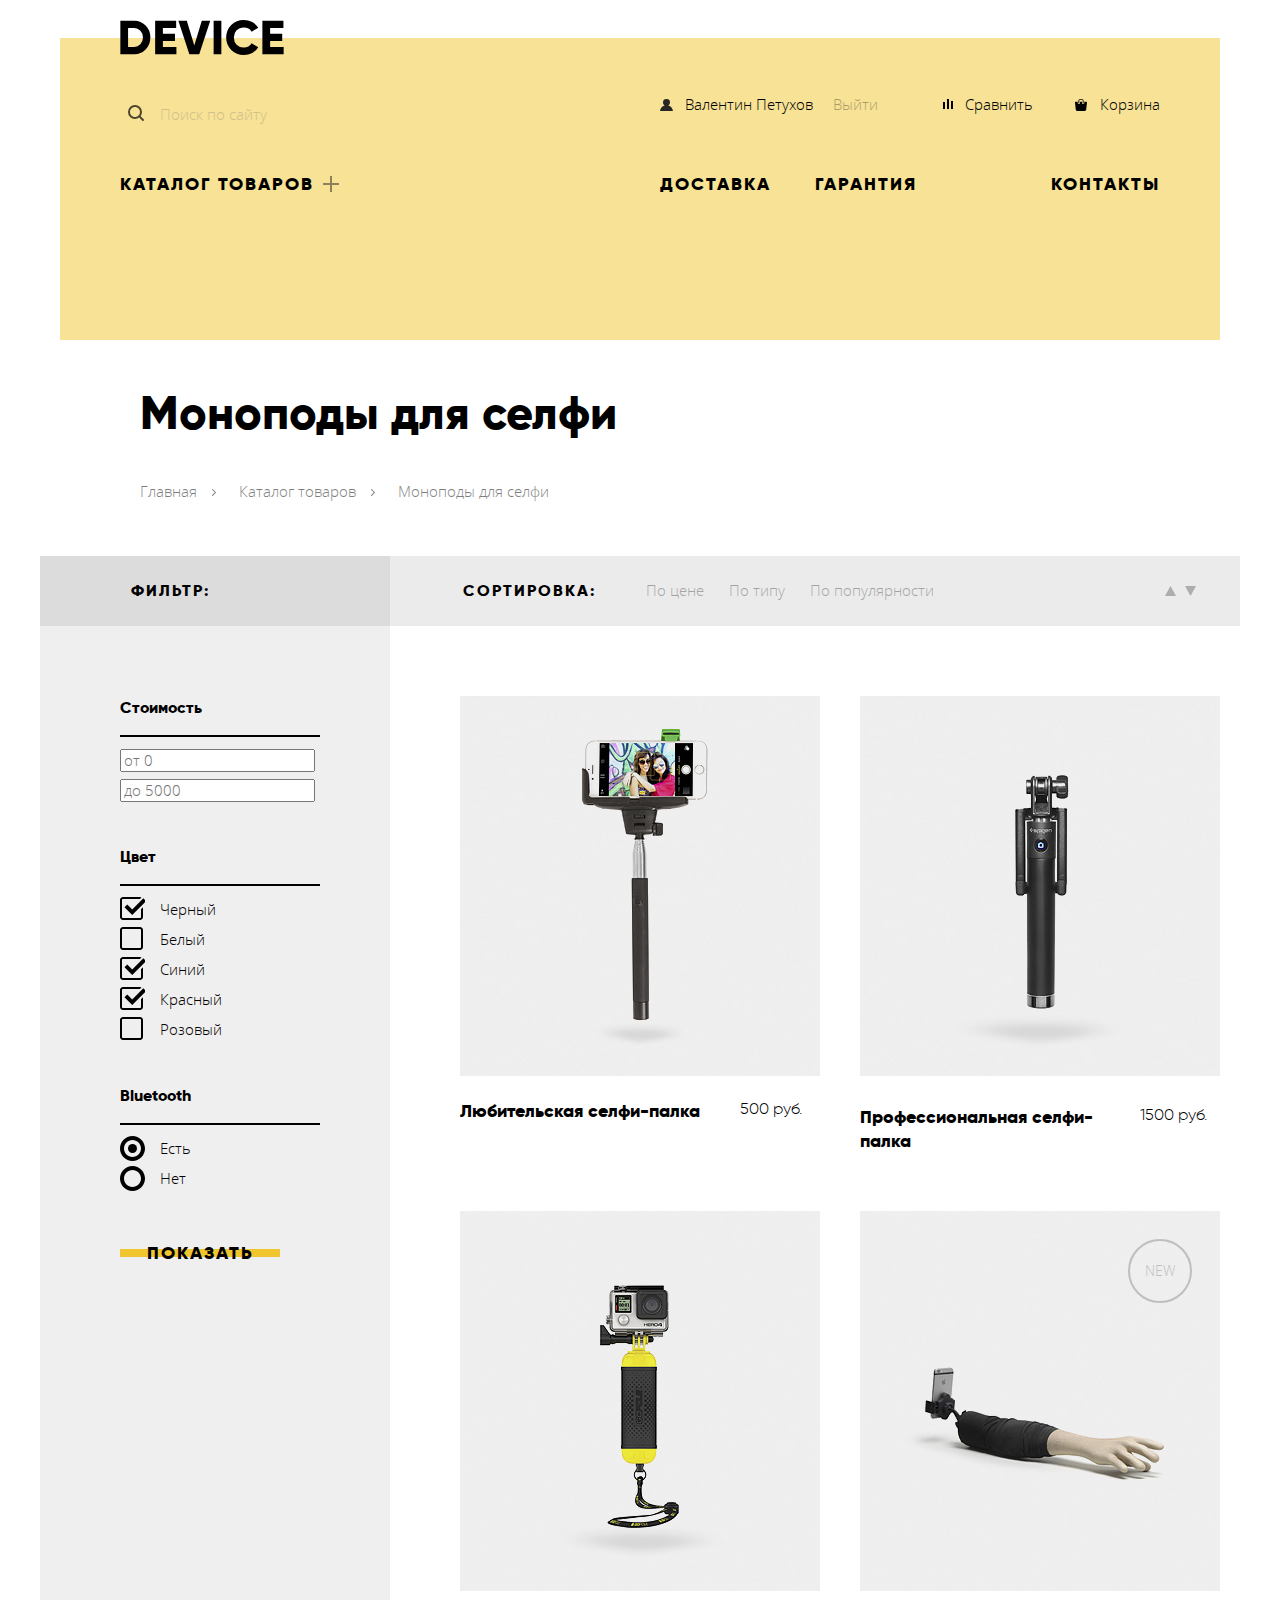
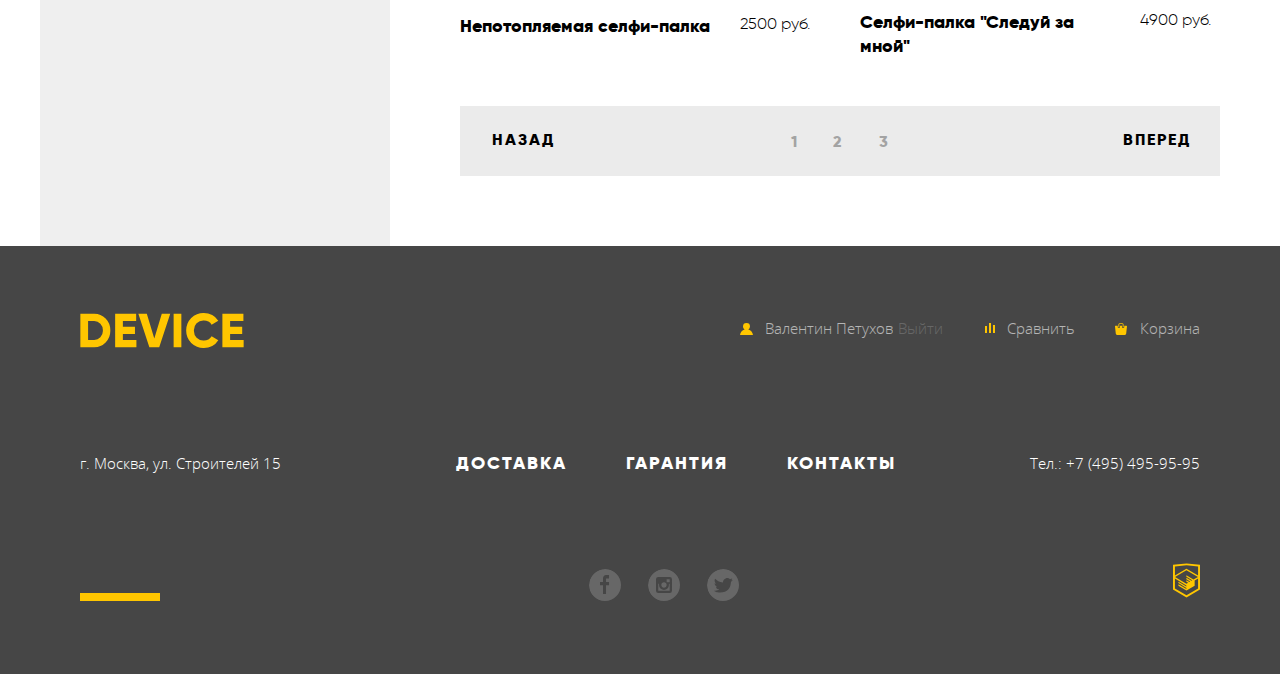
==== commit c3d3d676: "08.06" ====
--- a/catalog.html
+++ b/catalog.html
@@ -7,39 +7,65 @@
   	<link href="css/style.css" rel="stylesheet" type="text/css">
   </head>
   <body class="inner-page">
-    <div class="container">
+    <div class="container-centrifier">
+
+      <div hidden>
+        <svg class="Logo-Source" xmlns="http://www.w3.org/2000/svg">
+        <symbol id="logo" viewBox="0 0 164 35">
+         <path d="m0.35 0.7v33.6h13.532a15.723 15.723 0 0 0 11.72-4.824 16.464 16.464 0 0 0 4.712-11.976 16.465 16.465 0 0 0-4.712-11.976 15.723 15.723 0 0 0-11.72-4.824zm7.733 26.208v-18.819h5.8a8.648 8.648 0 0 1 6.5 2.568 9.412 9.412 0 0 1 2.489 6.84 9.41 9.41 0 0 1-2.489 6.84 8.646 8.646 0 0 1-6.5 2.568h-5.8zm34.8-5.952h12.082v-7.3h-12.086v-5.567h13.291v-7.389h-21.024v33.6h21.265v-7.392h-13.532v-5.952zm36.343 13.344 11.019-33.6h-8.458l-7.491 24.72-7.491-24.72h-8.457l11.019 33.6zm14.4 0h7.733v-33.6h-7.733zm38.615-1.416a15.514 15.514 0 0 0 6.041-5.688l-6.67-3.84a7.488 7.488 0 0 1-3.165 3.024 9.874 9.874 0 0 1-4.664 1.1 9.594 9.594 0 0 1-7.177-2.736 9.907 9.907 0 0 1-2.682-7.248 9.908 9.908 0 0 1 2.682-7.248 9.594 9.594 0 0 1 7.177-2.736 9.914 9.914 0 0 1 4.64 1.08 7.6 7.6 0 0 1 3.189 3.048l6.67-3.84a15.881 15.881 0 0 0-6.09-5.688 17.419 17.419 0 0 0-8.409-2.088 17.12 17.12 0 0 0-17.592 17.472 17.12 17.12 0 0 0 17.589 17.476 17.519 17.519 0 0 0 8.458-2.088zm17.881-11.928h12.082v-7.3h-12.085v-5.567h13.29v-7.389h-21.022v33.6h21.264v-7.392h-13.532v-5.952z"/>
+         </symbol>
+         </svg>
+      </div>
 
     <header class="header-index header-inner-page">
-      <img src="img/svg/logo-device.svg" class="index-logo index-logo-header" width="163" height="35" alt="Логотип интернет-магазина Device">
-      <form class="index-search" action="#" method="post">
-        <input type="search" name="search" placeholder="Поиск по сайту">
-      </form>
-
-      <ul class="user-interface">
-          <li class="user-interface-current-user"><a href="#">Валентин Петухов</a></li>
-          <li class="user-interface-option"><a href="#">Выйти</a></li>
-          <li class="user-interface-option"><a href="#">Сравнить</a></li>
-          <li class="user-interface-option"><a href="#">Корзина</a></li>
+      <a href="index.html">
+        <svg class="logo" width="164" height="35" xmlns="http://www.w3.org/2000/svg" role="img" aria-label="Логотип магазина DEVICE">
+          <use xlink:href="#logo" aria-hidden="true"></use>
+        </svg>
+    </a>
+
+      <div class="container">
+        <form class="index-search" action="#" method="post">
+          <input class="search-input" type="search" name="search" placeholder="Поиск по сайту">
+          <a class="button search-submit">Найти</a>
+        </form>
+
+        <ul class="user-interface user-interface-inner-page">
+          <li class="user-interface-option user-interface-enter"><a href="#">Валентин Петухов</a></li>
+          <li class="user-interface-option user-interface-exit"><a href="#">Выйти</a></li>
+          <li class="user-interface-option user-interface-compare"><a href="#">Сравнить</a></li>
+          <li class="user-interface-option user-interface-cart"><a href="#">Корзина</a></li>
         </ul>
-
-        <nav class="nav-index">
-          <ul>
+      </div>
+
+      <nav class="nav-index">
+        <ul>
+          <div class="container nav-index-left-column">
             <li class="nav-index-option nav-index-catalog"><a href="catalog.html">Каталог товаров</a>
               <ul>
-                <li class="nav-index-catalog-item"><a href="#">Виртуальная реальность</a></li>
-                <li class="nav-index-catalog-item"><a href="#">Моноподы для селфи</a></li>
-                <li class="nav-index-catalog-item"><a href="#">Экшн-камеры</a></li>
-                <li class="nav-index-catalog-item"><a href="#">Фитнесс-браслеты</a></li>
-                <li class="nav-index-catalog-item"><a href="#">Умные часы</a></li>
-                <li class="nav-index-catalog-item"><a href="#">Квадрокоптеры</a></li>
+                <div class="container nav-index-catalog-left-column">
+                  <li class="nav-index-catalog-item"><a href="#">Виртуальная реальность</a></li>
+                  <li class="nav-index-catalog-item"><a href="#">Моноподы для селфи</a></li>
+                  <li class="nav-index-catalog-item"><a href="#">Экшн-камеры</a></li>
+                </div>
+                <div class="container nav-index-catalog-middle-column">
+                  <li class="nav-index-catalog-item"><a href="#">Фитнесс-браслеты</a></li>
+                  <li class="nav-index-catalog-item"><a href="#">Умные часы</a></li>
+                </div>
+                <div class="container nav-index-catalog-right-column">
+                  <li class="nav-index-catalog-item"><a href="#">Квадрокоптеры</a></li>
+                </div>
               </ul>
             </li>
+          </div>
+          <div class="container nav-index-right-column">
             <li class="nav-index-option"><a href="delivery.html">Доставка</a></li>
             <li class="nav-index-option"><a href="warranty.html">Гарантия</a></li>
             <li class="nav-index-option"><a href="contacts.html">Контакты</a></li>
-          </ul>
-        </nav>
-      </header>
+          </div>
+        </ul>
+      </nav>
+    </header>
 
     <main>
       <h1 class="inner-page-main-header">Моноподы для селфи</h1>
@@ -49,61 +75,65 @@
         <li><a href="catalog.html">Каталог товаров</a></li>
         <li class="catalog-current-page">Моноподы для селфи</li>
       </ul>
-
-      <div class="wrapper catalog-wrapper">
+    </div>
+
+
+
+      <div class="wrapper container-centrifier">
 
         <div class="catalog-wrapper-column-left">
 
           <section class="filter">
-            <h2>Фильтр:</h2>
-            <form class="filters" action="#" method="post">
-              <fieldset class="filter-group filter-price">
-                <legend>Стоимость</legend>
-                <div></div>  <!--Здесь будет ползунок-->
-                <input type="text" placeholder="от 0">
-                <input type="text" placeholder="до 5000">
-              </fieldset>
-              <fieldset class="filter-group filter-color">
-                <legend>Цвет</legend>
-                <ul>
-                <li class="filter-option">
-                  <input class="visually-hidden filter-option-checkbox" type="checkbox" id="black" checked>
-                  <label for="black">Черный</label>
-                </li>
-                <li class="filter-option">
-                  <input class="visually-hidden filter-option-checkbox" type="checkbox" id="white">
-                  <label for="white">Белый</label>
-                </li>
-                <li class="filter-option">
-                  <input class="visually-hidden filter-option-checkbox" type="checkbox" id="blue" checked>
-                  <label for="blue">Синий</label>
-                </li>
-                <li class="filter-option">
-                  <input class="visually-hidden filter-option-checkbox" type="checkbox" id="red" checked>
-                  <label for="red">Красный</label>
-                </li>
-                <li class="filter-option">
-                  <input class="visually-hidden filter-option-checkbox" type="checkbox" id="pink">
-                  <label for="pink">Розовый</label>
-                </li>
-              </ul>
-              </fieldset>
-              <fieldset class="filter-group bluetooth">
-                <legend>Bluetooth</legend>
-                <ul>
-                <li class="filter-option">
-                  <input class="visually-hidden filter-option-radio" type="radio" name="bluetooth" id="isBluetooth" checked>
-                  <label for="isBluetooth">Есть</label>
-                </li>
-                <li class="filter-option">
-                  <input class="visually-hidden filter-option-radio" type="radio" name="bluetooth" id="noBluetooth">
-                  <label for="noBluetooth">Нет</label>
-                </li>
-              </ul>
-              </fieldset>
-              <a class="button" href="#">Показать</a>
-            </form>
-          </section>
+                <h2>Фильтр:</h2>
+                <form class="filters" action="#" method="post">
+                  <fieldset class="filter-group filter-price">
+                    <legend>Стоимость</legend>
+                    <div></div>  <!--Здесь будет ползунок-->
+                    <input type="text" placeholder="от 0">
+                    <input type="text" placeholder="до 5000">
+                  </fieldset>
+                  <fieldset class="filter-group filter-color">
+                    <legend>Цвет</legend>
+                    <ul>
+                    <li class="filter-option">
+                      <input class="visually-hidden filter-option-checkbox" type="checkbox" id="black" checked>
+                      <label for="black">Черный</label>
+                    </li>
+                    <li class="filter-option">
+                      <input class="visually-hidden filter-option-checkbox" type="checkbox" id="white">
+                      <label for="white">Белый</label>
+                    </li>
+                    <li class="filter-option">
+                      <input class="visually-hidden filter-option-checkbox" type="checkbox" id="blue" checked>
+                      <label for="blue">Синий</label>
+                    </li>
+                    <li class="filter-option">
+                      <input class="visually-hidden filter-option-checkbox" type="checkbox" id="red" checked>
+                      <label for="red">Красный</label>
+                    </li>
+                    <li class="filter-option">
+                      <input class="visually-hidden filter-option-checkbox" type="checkbox" id="pink">
+                      <label for="pink">Розовый</label>
+                    </li>
+                  </ul>
+                  </fieldset>
+                  <fieldset class="filter-group bluetooth">
+                    <legend>Bluetooth</legend>
+                    <ul>
+                    <li class="filter-option">
+                      <input class="visually-hidden filter-option-radio" type="radio" name="bluetooth" id="isBluetooth" checked>
+                      <label for="isBluetooth">Есть</label>
+                    </li>
+                    <li class="filter-option">
+                      <input class="visually-hidden filter-option-radio" type="radio" name="bluetooth" id="noBluetooth">
+                      <label for="noBluetooth">Нет</label>
+                    </li>
+                  </ul>
+                  </fieldset>
+                  <a class="button" href="#">Показать</a>
+                </form>
+          </section>
+
         </div>
 
         <div class="catalog-wrapper-column-right">
@@ -122,21 +152,37 @@
               <li class="product">
                 <p class="product-name">Любительская селфи-палка</p>
                 <img class="product-photo" src="img/catalog-item-1.jpg"  width="360" height="380" alt="Любительская селфи-палка">
+                <div class="product-actions">
+                  <button class="button product-to-bin">В корзину</button>
+                  <p class="product-to-comparison"><a href="#">Добавить к сравнению</a></p>
+                </div>
                 <p class="product-price">500 руб.</p>
               </li>
               <li class="product">
                 <p class="product-name">Профессиональная селфи-палка</p>
                 <img class="product-photo" src="img/catalog-item-2.jpg" width="360" height="380" alt="Профессиональная селфи-палка">
+                <div class="product-actions">
+                  <button class="button product-to-bin">В корзину</button>
+                  <p class="product-to-comparison"><a href="#">Добавить к сравнению</a></p>
+                </div>
                 <p class="product-price">1500 руб.</p>
               </li>
               <li class="product">
                 <p class="product-name">Непотопляемая селфи-палка</p>
                 <img class="product-photo" src="img/catalog-item-3.jpg" width="360" height="380" alt="Непотопляемая селфи-палка">
+                <div class="product-actions">
+                  <button class="button product-to-bin">В корзину</button>
+                  <p class="product-to-comparison"><a href="#">Добавить к сравнению</a></p>
+                </div>
                 <p class="product-price">2500 руб.</p>
               </li>
               <li class="product product-new">
                 <p class="product-name">Селфи-палка "Следуй за мной"</p>
                 <img class="product-photo" src="img/catalog-item-4.jpg" width="360" height="380" alt="Селфи-палка 'Следуй за мной'">
+                <div class="product-actions">
+                  <button class="button product-to-bin">В корзину</button>
+                  <p class="product-to-comparison"><a href="#">Добавить к сравнению</a></p>
+                </div>
                 <p class="product-price">4900 руб.</p>
               </li>
             </ul>
@@ -154,36 +200,48 @@
 
     </main>
 
-    <footer class="footer footer-catalog">
-      <section class="footer-top">
-        <img src="img/svg/logo-device.svg" class="index-logo index-logo-footer" width="163" height="35" alt="Логотип интернет-магазина Device">
-        <ul class="user-interface user-interface-footer">
-          <li class="user-interface-option"><a href="#">Валентин Петухов</a></li>
-          <li class="user-interface-exit"><a href="#">Выйти</a></li>
-          <li class="user-interface-option"><a href="#">Сравнить</a></li>
-          <li class="user-interface-option"><a href="#">Корзина</a></li>
-        </ul>
-      </section>
-
-      <section class="footer-middle">
-        <p class="footer-contacts">г. Москва, ул. Строителей 15</p>
-        <ul>
-          <li class="nav-index-option"><a href="delivery.html">Доставка</a></li>
-          <li class="nav-index-option"><a href="warranty.html">Гарантия</a></li>
-          <li class="nav-index-option"><a href="contacts.html">Контакты</a></li>
-        </ul>
-        <p class="footer-contacts">Тел.: +7 (495) 495-95-95</p>
-      </section>
-
-      <section class="footer-bottom">
-        <ul class="social-list">
-          <li><a class="social-button social-fb" href="#">Группа в Facebook</a></li>
-          <li><a class="social-button social-ig" href="#">Группа в Instagramm</a></li>
-          <li><a class="social-button social-tw" href="#">Группа в Twitter</a></li>
-        </ul>
-      </section>
-    </footer>
-
-  </div>
+    <div class="underlay footer-underlay">
+      <div class="container-centrifier">
+        <footer class="footer footer-catalog">
+          <section class="footer-top">
+
+            <a href="index.html">
+              <svg class="logo logo-footer" width="164" height="35" xmlns="http://www.w3.org/2000/svg" role="img" aria-label="Логотип магазина DEVICE">
+                <use xlink:href="#logo" aria-hidden="true"></use>
+              </svg>
+          </a>
+
+            <ul class="user-interface user-interface-footer user-interface-footer-catalog">
+              <li class="user-interface-option user-interface-enter"><a href="#">Валентин Петухов</a></li>
+              <li class="user-interface-option user-interface-exit"><a href="#">Выйти</a></li>
+              <li class="user-interface-option user-interface-compare"><a href="#">Сравнить</a></li>
+              <li class="user-interface-option user-interface-cart"><a href="#">Корзина</a></li>
+            </ul>
+          </section>
+
+          <section class="footer-middle">
+            <p class="footer-contacts">г. Москва, ул. Строителей 15</p>
+            <ul>
+              <li class="nav-index-option"><a href="delivery.html">Доставка</a></li>
+              <li class="nav-index-option"><a href="warranty.html">Гарантия</a></li>
+              <li class="nav-index-option"><a href="contacts.html">Контакты</a></li>
+            </ul>
+            <p class="footer-contacts">Тел.: +7 (495) 495-95-95</p>
+          </section>
+
+          <section class="footer-bottom">
+            <span></span>
+            <ul class="social-list">
+              <li class="social-button social-fb" ><a href="#">Группа в Facebook</a></li>
+              <li class="social-button social-ig"><a href="#">Группа в Instagramm</a></li>
+              <li class="social-button social-tw"><a href="#">Группа в Twitter</a></li>
+            </ul>
+            <a href="https://htmlacademy.ru/intensive/htmlcss" class="footer-academy-link">
+              <img src="img/svg/logo-html.svg" width="27" height="35" alt="Логотип HTML академии">
+            </a>
+          </section>
+        </footer>
+      </div>
+    </div>
   </body>
 </html>
--- a/css/style.css
+++ b/css/style.css
@@ -1,7 +1,3 @@
-/*дополнение пестицид* для выделения блоков
-поставить editorconfig
-opacity поменять на rgba*/
-
 @font-face{
 	font-family: 'Gilroy';
 	src: url('../fonts/gilroylight.woff2'),
@@ -43,8 +39,14 @@
 	line-height: 30px;
 }
 
-body .container {
+body  .container-centrifier {
 	width: 1200px;
+	margin: 0 auto;
+
+	padding: 0 20px;
+	box-sizing: border-box;
+
+	position: relative;
 }
 
 a {
@@ -55,7 +57,6 @@
 .about-us {
 	position: relative;
 
-  margin-left: 20px;
 	padding-right: 140px;
 
 	width: 600px;
@@ -81,6 +82,14 @@
   font-weight: bold;
 }
 
+.about-us .button {
+	width: 260px;
+}
+
+.about-us .transport-company-list li:last-child {
+	margin-bottom: 70px;
+}
+
 .breadcrumbs {
 	display: flex;
 
@@ -93,7 +102,10 @@
 }
 
 .breadcrumbs li {
+	position: relative;
 	opacity: 0.5;
+
+	margin-right: 42px;
 }
 
 .breadcrumbs li:hover {
@@ -102,6 +114,24 @@
 
 .breadcrumbs li:active {
 	opacity: 0.1;
+}
+
+.breadcrumbs li::after {
+	content: "";
+
+	position: absolute;
+	top: 13px;
+	right: -23px;
+
+	width: 8px;
+	height: 8px;
+
+	background-image: url("../img/svg/nav-arrow.svg");
+	background-repeat: no-repeat;
+}
+
+.breadcrumbs li:last-child::after {
+	display: none;
 }
 
 .button {
@@ -116,22 +146,24 @@
 	letter-spacing: 2px;
 
   min-width: 160px;
-  height: 40px;
+
+	padding-top: 8px;
+	padding-bottom: 8px;
+
+	background-image: linear-gradient(to bottom, transparent 40%, #f0c52e 40%, #f0c52e 60%, transparent 60%);
 }
 
 .button:hover {
-  background-color: #f0c52e;
+  background-image: linear-gradient(to bottom, #f0c52e 0%, #f0c52e 100%);
 }
 
 .button:active {
   background-color: #f0c52e;
-  opacity: 0.5;
+  color: rgba(0, 0, 0, 0.3);
 }
 
 .contacts {
 	position: relative;
-
-  margin-right:20px;
 
 	width: 580px;
 }
@@ -156,23 +188,37 @@
   font-weight: bold;
 }
 
+.contacts img {
+	margin-bottom: 50px;
+}
+
+.contacts .button {
+	width: 260px;
+}
+
 .filter {
-	width: 350px;
+	width: 330px;
 	height: 1290px;
 
+	margin-left: -20px;
+	padding-left: 20px;
+
 	background-color: #efefef;
 }
 
 .filters {
-	padding-left: 120px;
+	padding-left: 60px;
 	padding-right: 70px;
 }
 
 .filter h2 {
 	margin: 0;
 	margin-bottom: 70px;
+	margin-left: -20px;
 	padding: 0;
+	padding-left: 20px;
 	padding-top: 23px;
+	padding-right: 110px;
 
 	height: 47px;
 
@@ -307,9 +353,14 @@
 
 .footer {
   margin-top: 95px;
-  padding-bottom: 67px;
-  padding-top: 67px;
+	margin-left: -20px;
+	margin-right: -20px;
+	padding: 67px 20px;
   background-color: #464646;
+}
+
+.footer-underlay {
+	background-color: #464646;
 }
 
 .footer-catalog {
@@ -343,17 +394,16 @@
 }
 
 .footer-middle li:hover a {
-  opacity: 0.5;
+  opacity: 0.6;
 }
 
 .footer-middle li:active a {
-  opacity: 0.1;
+  opacity: 0.3;
 }
 
 .footer-middle ul {
   list-style: none;
-	outline: 1px solid red;
-	width:440px;
+	width: 440px;
 
 	display: flex;
 	justify-content: space-between;
@@ -374,11 +424,11 @@
 }
 
 .footer-bottom img:hover {
-	opacity: 0.5;
+	opacity: 0.6;
 }
 
 .footer-bottom img:active {
-	opacity: 0.1;
+	opacity: 0.3;
 }
 
 .footer-bottom span {
@@ -396,14 +446,10 @@
 	min-height: 320px;
 	box-sizing: border-box;
 
-  margin: 20px 20px 0 20px;
+  margin-top: 20px;
   padding: 0 60px;
 
-  background-color: #f7e296;
-}
-
-.header-index img {
-	margin-bottom: 25px;
+  background-image: linear-gradient(to bottom, #ffffff 5.5%, #f7e296 5.5%);
 }
 
 .header-index .container {
@@ -414,6 +460,11 @@
 
 .header-inner-page {
 	margin-bottom: 45px;
+}
+
+.index-search {
+	position: relative;
+	display: flex;
 }
 
 .index-search input {
@@ -421,21 +472,31 @@
 	border: none;
 
 	width: 240px;
+	height: 50px;
 
 	margin-right: 300px;
 	padding-left: 40px;
-}
-
-.index-search {
-	position: relative;
+
+	opacity: 0.3;
+}
+
+.index-search input:hover {
+	opacity: 0.6;
+}
+
+.index-search .search-input:focus {
+	opacity: 1;
+
+	outline: none;
+	border-bottom: 2px solid #000000;
 }
 
 .index-search::before {
 	content: "";
 
 	position: absolute;
-	top: 9px;
-	left: 0px;
+	top: 16px;
+	left: 8px;
 
 	width: 20px;
 	height: 20px;
@@ -443,7 +504,6 @@
 	background-image: url('../img/svg/search.svg');
 	background-repeat: no-repeat;
 }
-
 
 .inner-page-main-header {
 	font-family: 'Gilroy', Arial, sans-serif;
@@ -451,43 +511,124 @@
 	line-height: 56px;
 	font-weight: bold;
 
+  margin: 0;
 	margin-left: 80px;
 	margin-bottom: 35px;
+	padding: 0;
+}
+
+.logo {
+	margin-bottom: 25px;
+}
+
+.logo-footer {
+	fill: #ffc600;
+}
+
+.logo:hover {
+	opacity: 0.6;
+}
+
+.logo:active {
+	opacity: 0.3;
 }
 
 .logotypes-list {
 	display: flex;
 
-  margin: 0 20px 110px 20px;
+  margin-bottom: 110px;
 
   list-style: none;
 }
 
+.logotype {
+	width: 255px;
+	height: 80px;
+}
+
+.logo-1 {
+	background-image: url("../img/logo-1.jpg");
+}
+
+.logo-1:hover {
+	background-image: url("../img/logo-1-color.jpg");
+}
+
+.logo-2 {
+	background-image: url("../img/logo-2.jpg");
+}
+
+.logo-2:hover {
+	background-image: url("../img/logo-2-color.jpg");
+}
+
+.logo-3 {
+	background-image: url("../img/logo-3.jpg");
+}
+
+.logo-3:hover {
+	background-image: url("../img/logo-3-color.jpg");
+}
+
+.logo-4 {
+	background-image: url("../img/logo-4.jpg");
+}
+
+.logo-4:hover {
+	background-image: url("../img/logo-4-color.jpg");
+}
+
 .main-slider {
-  margin-left: 20px;
+	position: relative;
+
+	bottom: 105px;
+
 	margin-bottom: 100px;
+	padding: 0 60px;
+
+	z-index: 10;
 }
 
 .main-slider-list {
   list-style: none;
+
+	margin: 0;
+	padding: 0;
 }
 
 .main-slider-toggler {
+	position: absolute;
+	right: 100px;
+	bottom: 140px;
+}
+
+.main-slider-toggler input[type="button"] {
+	font-size: 0;
+
+	width: 24px;
+	height: 24px;
+
+  border: none;
+  background-color: transparent;
+	background-image: url("../img/svg/slider-button-empty.svg");
+	background-repeat: no-repeat;
+}
+
+.main-slide {
 	display: none;
 }
 
-.main-slide {
-	display: flex;
-
-}
-
-/*.main-slide-left-column {
-	width: ;
+.main-slide-1 {
+	display: flex;
+}
+
+.main-slide-left-column {
+	width: 540px;
 }
 
 .main-slide-right-column {
-	width: ;
-}*/
+	width: 480px;
+}
 
 .main-slide h2 {
   font-family: 'Gilroy', Arial, sans-serif;
@@ -499,6 +640,43 @@
 	margin-top: 75px;
 	margin-bottom: 30px;
 	padding: 0;
+
+	position: relative;
+}
+
+.main-slide h2::before {
+	content: "";
+
+	position: absolute;
+	top: -40px;
+	left: 0;
+
+	width: 100px;
+	height: 9px;
+
+	background-color: #ffffff;
+}
+
+.main-slide h2::after {
+	content: "01";
+
+	position: absolute;
+	top: -40px;
+	right: -20px;
+
+	width: 170px;
+	height: 130px;
+
+	color: #ffffff;
+	font-size: 180px;
+}
+
+.main-slide-2 h2::after {
+	content: "02";
+}
+
+.main-slide-3 h2::after {
+	content: "04";
 }
 
 .main-slide p {
@@ -528,7 +706,133 @@
 }
 
 .modal {
+	position: fixed;
+
+	width: 960px;
+	height: 555px;
+}
+
+.modal-login {
   display: none;
+	top: 30px;
+	left: 120px;
+
+	padding: 85px 100px;
+	box-sizing: border-box;
+
+	background-color: #ffffff;
+}
+
+.modal-login label {
+	display: block;
+}
+
+.modal-login-form {
+	display: flex;
+	flex-wrap: wrap;
+	justify-content: space-between;
+}
+
+.modal-login-form input {
+	background-color: #f2f2f2;
+	box-sizing: border-box;
+}
+
+.modal-login-form input[type="text"],
+.modal-login-form input[type="email"] {
+	width: 360px;
+	padding: 16px 0 16px 22px;
+
+	border: none;
+}
+
+.modal-login-form input[type="text"] {
+	margin-right: 40px;
+}
+
+.modal-login-form textarea {
+	width: 760px;
+	height: 155px;
+
+	padding-top: 16px;
+	padding-left: 22px;
+
+	background-color: #f2f2f2;
+
+	border: none;
+}
+
+.modal-login-form input[type="text"]:hover,
+.modal-login-form input[type="email"]:hover,
+.modal-login-form textarea:hover {
+	background-color: #eaeaea;
+}
+
+.modal-login-form input[type="text"]:focus,
+.modal-login-form input[type="email"]:focus,
+.modal-login-form textarea:focus {
+	background-color: none;
+	outline: 3px solid #f7e296;
+}
+
+.modal-login-form input[type="text"]:invalid,
+.modal-login-form input[type="email"]:invalid,
+.modal-login-form textarea:invalid {
+	background-color: #f6dada;
+	outline: none;
+}
+
+.modal-login-form label {
+	font-family: 'Gilroy', Arial, sans-serif;
+	font-size: 18px;
+	line-height: 24px;
+  font-weight: bold;
+
+	margin-bottom: 10px;
+}
+
+.modal-login-form button {
+	border: none;
+}
+
+.modal-login-message {
+	margin-top: 35px;
+	margin-bottom: 45px;
+}
+
+.modal-map {
+	top: 30px;
+	left: 120px;
+
+	display: none;
+}
+
+.modal-close {
+	position: absolute;
+	right: 25px;
+	top: 25px;
+
+	width: 55px;
+	height: 55px;
+	border: none;
+
+	background-color: transparent;
+	background-image: url("data:image/svg+xml,%3Csvg xmlns='http://www.w3.org/2000/svg' width='55' height='55' viewBox='0 0 55 55'%3E%3Cpath fill='%23F0C52E' d='M27.5 0C12.312 0 0 12.312 0 27.5S12.312 55 27.5 55 55 42.688 55 27.5 42.688 0 27.5 0zm11.476 37.072l-1.486 1.426-9.99-9.574-9.987 9.574-1.488-1.426 9.988-9.573-9.987-9.573 1.487-1.425 9.987 9.573 9.988-9.573 1.487 1.425-9.989 9.574 9.99 9.572z'/%3E%3C/svg%3E");
+	opacity: 0.6;
+
+	font-size: 0;
+}
+
+.modal-close:hover {
+	opacity: 1;
+}
+
+.modal-close:active {
+	opacity: 0.3;
+}
+
+.modal-close:focus {
+	outline: none;
 }
 
 .nav-index ul {
@@ -557,6 +861,7 @@
 
 .nav-index-catalog {
 	position: relative;
+	width: 540px;
 }
 
 .nav-index-catalog::after {
@@ -564,7 +869,7 @@
 	position: absolute;
 
 	top: 7px;
-	right: -30px;
+	right: 320px;
 
 	width: 17px;
 	height: 17px;
@@ -577,7 +882,15 @@
 .nav-index-catalog ul {
 	width: 540px;
 	position: absolute;
-	display: flex;
+	top: 35px;
+	display: none;
+}
+
+.nav-index-catalog:hover ul {
+	display: flex;
+
+	z-index: 20;
+	background-color: #f7e296;
 }
 
 .nav-index-catalog ul div {
@@ -585,16 +898,21 @@
 	flex-direction: column;
 }
 
+.nav-index-right-column li:last-child {
+	margin-left: 90px;
+}
+
 .nav-index-option:hover > a {
-  opacity: 0.5;
+  opacity: 0.6;
 }
 
 .nav-index-option:active > a {
-  opacity: 0.1;
+  opacity: 0.3;
 }
 
 .nav-index-catalog-item {
 	margin-bottom: 15px;
+	width: 200px;
 }
 
 .nav-index-catalog-item a {
@@ -607,16 +925,17 @@
 }
 
 .nav-index-catalog-item:hover > a {
-    opacity: 0.5;
+    opacity: 0.6;
 }
 
 .nav-index-catalog-item:active > a {
-    opacity: 0.1;
+    opacity: 0.3;
 }
 
 .pagination {
 	display: flex;
 	justify-content: space-between;
+	align-items: center;
 	width: 760px;
 	height: 70px;
 
@@ -640,11 +959,36 @@
   font-weight: bold;
 	text-transform: uppercase;
 	letter-spacing: 2px;
+
+	opacity: 0.3;
+}
+
+.pagination a:hover {
+	opacity: 0.6;
+}
+
+.pagination a:active {
+	opacity: 1;
 }
 
 .pagination-control {
 	width: 126px;
-	height: 70px;
+	height: 65px;
+
+  padding-top: 15px;
+	box-sizing: border-box;
+}
+
+.pagination-control-backwards {
+	margin-right: 170px;
+}
+
+.pagination-control-forward {
+	margin-left: 170px;
+}
+
+.pagination-control a {
+	opacity: 1;
 }
 
 .pagination-control:hover {
@@ -656,13 +1000,13 @@
 }
 
 .pagination-control:active a {
-	opacity: 0.5;
+	opacity: 0.6;
 }
 
 .popular {
   display: flex;
 
-  margin: 0 20px 80px 20px;
+  margin-bottom: 180px;
 	padding: 0;
 
 	list-style: none
@@ -683,15 +1027,46 @@
   width: 160px;
   height: 160px;
 
+	box-sizing: border-box;
+
   background-color: #f7e296;
 }
 
-.popular-image:hover {
+.popular-image-1 {
+	padding: 50px 30px;
+}
+
+.popular-image-2 {
+	padding: 40px 35px 0 35px;
+}
+
+.popular-image-3 {
+	padding: 38px 40px 35px 50px;
+}
+
+.popular-image-4 {
+	padding: 50px 45px 25px 30px;
+}
+
+.popular-image-5 {
+	padding: 32px 49px 32px 55px;
+}
+
+.popular-image-6 {
+	padding: 49px 14px 44px 14px;
+}
+
+.popular-item-link:hover .popular-image {
   background-color: #f0c52e;
 }
 
-.popular-image:active {
-  background-color: #f0c52e;
+.popular-item-link:active .popular-image {
+  opacity: 0.3;
+	background-color: #f0c52e;
+}
+
+.popular-item-link:active .popular-name {
+	opacity: 0.3;
 }
 
 .popular-name {
@@ -703,7 +1078,6 @@
 
 .products {
 	margin-left: 70px;
-	margin-right: 20px;
 }
 
 .products-list {
@@ -721,6 +1095,8 @@
 	display: flex;
 	flex-wrap: wrap;
 	justify-content: space-between;
+
+	position: relative;
 
 	width: 360px;
 	min-height: 465px;
@@ -760,6 +1136,117 @@
 	width: 80px;
 }
 
+.product-new {
+	position: relative;
+}
+
+.product-new::after {
+	content: "NEW";
+	font-size: 14px;
+	line-height: 24px;
+	color: #bebebe;
+	text-align: center;
+
+	padding-top: 18px;
+	padding-bottom: 18px;
+
+	position: absolute;
+	top: 28px;
+	right: 28px;
+
+	width: 60px;
+
+	border: 2px solid #bebebe;
+	border-radius: 50%;
+}
+
+.product-actions {
+	display: none;
+
+	position: absolute;
+	top: 170px;
+	left: 80px;
+
+	width: 200px;
+	margin: 0 auto;
+	margin-left: 20px;
+
+	z-index: 10;
+}
+
+.product-to-bin {
+	border: none;
+}
+
+.product:hover .product-photo {
+	opacity: 0.3;
+}
+
+.product:hover  .product-actions {
+	display: block;
+}
+
+.product:hover  .product-to-bin:focus {
+	outline: none;
+}
+
+.product-to-comparison a {
+	opacity: 0.6;
+}
+
+.product-to-comparison:hover a {
+	opacity: 1;
+}
+
+.product-to-comparison:active a {
+	opacity: 0.3;
+}
+
+.search-input ~ .button {
+	position: absolute;
+	top: -4px;
+	right: 5px;
+	display: none;
+
+	right: 140px;
+
+	width: 85px;
+
+
+	padding-top: 13px;
+	padding-bottom: 13px;
+
+	border: 2px solid #000000;
+	background-image: none;
+}
+
+.search-input:focus ~ .button {
+	display: block;
+}
+
+.search-input:focus ~ .button:hover {
+	background-color: #000000;
+	color: #ffffff;
+}
+
+.search-input ~ .button:active {
+	opacity: 0.3;
+}
+
+.service-slider {
+	display: flex;
+  background-image: linear-gradient(to bottom, #ffffff 6%, #e5e5e5 6%);
+  margin-bottom: 110px;
+	margin-left: -20px;
+	margin-right: -20px;
+
+	padding: 0 20px;
+
+	min-height: 320px;
+
+	box-sizing: border-box;
+}
+
 .service-slider-toggle {
 	position: relative;
 
@@ -776,8 +1263,8 @@
 	content: "";
 
 	position: absolute;
-	top: -60px;
-	right: -90px;
+	top: -100px;
+	right: 30px;
 
 	width: 8px;
 	height: 320px;
@@ -785,15 +1272,44 @@
 	background-color: #000000;
 }
 
-.service-slider {
-	display: flex;
-  background-color: #e5e5e5;
-  margin-bottom: 110px;
-}
-
+.service-slider-toggle li {
+	position: relative;
+}
+
+.service-slider-toggle li:active::after {
+	content: "";
+
+	position: absolute;
+	top: 0;
+	right: 30px;
+
+	width: 110px;
+	height: 40px;
+
+	background-color: #000000;
+}
+
+.service-slider-underlay {
+	background-image: linear-gradient(to bottom, #ffffff 6%, #e5e5e5 6%);
+}
 
 .service-slide {
 	display: flex;
+	padding-left: 110px;
+
+	display: none;
+}
+
+.service-slide-1 {
+	display: flex;
+}
+
+.service-slide img {
+	margin-right: 80px;
+}
+
+.service-slide p {
+	padding-right: 110px;
 }
 
 .service-slide h2 {
@@ -801,6 +1317,10 @@
 	font-size: 47px;
 	line-height: 48px;
   font-weight: bold;
+
+	margin: 0;
+	margin-bottom: 35px;
+	padding: 0;
 }
 
 .service-slider-list {
@@ -812,18 +1332,68 @@
   list-style: none;
 }
 
+.service-slider-toggle-option .button {
+  background-image: linear-gradient(to bottom, transparent 40%, #f0c52e 40%, #f0c52e 60%, transparent 60%);
+}
+
 .service-slider-toggle-option:hover .button {
-  /*width: 280px;*/
-
-  color: #f7e184;
-
-  background-color: #000000;
+	background-image: linear-gradient(to bottom, #f0c52e 0%, #f0c52e 100%);
+}
+
+.service-slider-toggle-option:active .button {
+	color: #f7e184;
+	background-image: linear-gradient(to bottom, #000000 0%, #000000 100%);
 }
 
 .social-list {
-	display: flex;
+	width: 155px;
 
 	list-style: none;
+
+	margin: 0;
+	padding: 0;
+}
+
+.social-list li {
+	display: inline-block;
+
+	width: 33px;
+	height: 33px;
+
+	margin-right: 22px;
+
+	border-radius: 50%;
+
+	font-size: 0;
+
+	opacity: 0.6;
+}
+
+.social-list li:last-child {
+	margin-right: 0;
+}
+
+.social-fb {
+  background-image: url("data:image/svg+xml,%3Csvg xmlns='http://www.w3.org/2000/svg' width='32' height='32' viewBox='0 0 32 32'%3E%3Cpath fill='%237e7e7e' d='M16 0C7.164 0 0 7.163 0 16s7.164 16 16 16c8.837 0 16-7.164 16-16S24.837 0 16 0zm4.062 9.455h-3.021v3.444h3.021v3.445h-3.021v8.61H14.02v-8.61H11v-3.445h3.021V9.455c0-1.902 1.353-3.445 3.021-3.445h3.021v3.445z'/%3E%3C/svg%3E%0A");
+	background-repeat: no-repeat;
+}
+
+.social-ig {
+  background-image: url("data:image/svg+xml,%3Csvg xmlns='http://www.w3.org/2000/svg' width='32' height='32' viewBox='0 0 32 32'%3E%3Cg fill='%237e7e7e'%3E%3Cpath d='M20.916 16a4.938 4.938 0 1 1-9.877 0c0-.394.051-.773.138-1.14h-.897v6.838h11.396V14.86h-.897c.086.367.137.746.137 1.14z'/%3E%3Cpath d='M15.978 18.659c1.466 0 2.659-1.193 2.659-2.659s-1.193-2.659-2.659-2.659c-1.466 0-2.659 1.193-2.659 2.659s1.192 2.659 2.659 2.659zM18.637 10.302h3.039v3.039h-3.039z'/%3E%3Cpath d='M16 0C7.164 0 0 7.164 0 16c0 8.837 7.164 16 16 16 8.837 0 16-7.163 16-16 0-8.836-7.163-16-16-16zm7.955 21.698a2.285 2.285 0 0 1-2.279 2.279H10.279A2.285 2.285 0 0 1 8 21.698V10.302a2.286 2.286 0 0 1 2.279-2.279h11.396a2.286 2.286 0 0 1 2.279 2.279v11.396z'/%3E%3C/g%3E%3C/svg%3E ");
+	background-repeat: no-repeat;
+}
+
+.social-tw {
+	background-image: url("data:image/svg+xml,%3Csvg xmlns='http://www.w3.org/2000/svg' width='32' height='32' viewBox='0 0 32 32'%3E%3Cpath fill='%237e7e7e' d='M16 0C7.164 0 0 7.164 0 16c0 8.837 7.164 16 16 16 8.837 0 16-7.163 16-16 0-8.836-7.163-16-16-16zm7.944 12.809c-.251 6.516-3.463 10.832-10.992 10.702h-.486c-.447 0-4.543-.443-5.344-1.823 2.479.19 4.247-.406 5.12-1.136-1.048-.289-2.923-.461-3.251-2.848.384.104.618.221 1.299.113-1.307-.824-2.758-1.519-2.679-3.643.311.317 1.164.518 1.46.457-.768-.233-2.149-3.244-.974-4.781 1.984 1.79 4.075 3.482 7.804 3.643.227-2.214 1.24-3.699 3.168-4.325 1.84-.479 3.255.26 3.901 1.138.737-.224 1.453-.466 2.193-.685-.004.833-.569 1.463-.935 1.709.747.165 1.423-.475 1.423-.475-.184.963-1.094 1.725-1.707 1.954z'/%3E%3C/svg%3E%0A");
+	background-repeat: no-repeat;
+}
+
+.social-list li:hover {
+	opacity: 1;
+}
+
+.social-list li:active {
+	opacity: 0.3;
 }
 
 .sorting {
@@ -831,12 +1401,12 @@
 
 	display: flex;
 
-	padding: 0;
 	padding-top: 23px;
-	margin: 0;
+	margin-right: -20px;
 	margin-bottom: 70px;
 
 	height: 47px;
+	min-width: 830px;
 
 	background-color: #ebebeb;
 }
@@ -853,26 +1423,26 @@
 
 .sorting::before {
 	top: 30px;
-	right: 40px;
+	right: 60px;
 
 	background-image: url("../img/svg/icon-up-dir.svg");
 	background-repeat: no-repeat;
 
-	opacity: 0.2;
+	opacity: 0.3;
 }
 
 .sorting::after {
 	top: 30px;
-	right: 20px;
+	right: 40px;
 
 	background-image: url("../img/svg/icon-down-dir.svg");
 	background-repeat: no-repeat;
 
-	opacity: 0.2;
+	opacity: 0.3;
 }
 
 .sorting::before:hover: { /*Прояснить этот момент*/
-	opacity: 0.4;
+	opacity: 0.6;
 }
 
 .sorting ul {
@@ -888,7 +1458,6 @@
 .sorting li {
 	margin-right: 25px;
 }
-
 
 .sorting a {
 	opacity: 0.3;
@@ -927,6 +1496,10 @@
   font-weight: bold;
 }
 
+.underlay {
+	width: 100%;
+}
+
 .user-interface {
 	display: flex;
 	justify-content: space-between;
@@ -940,6 +1513,14 @@
   list-style: none;
 }
 
+.user-interface-footer {
+	width: 360px;
+}
+
+.user-interface-footer-catalog {
+	width: 460px;
+}
+
 .user-interface-option {
 	position: relative;
 }
@@ -952,17 +1533,33 @@
   height: 14px;
 }
 
+.user-interface-option:hover::before {
+	opacity: 0.6;
+}
+
+.user-interface-option:active::before {
+	opacity: 0.3;
+}
+
 .user-interface-enter {
 	padding-left: 25px;
 	margin-right: 180px;
 }
 
 .user-interface-enter::before {
-	top: 9px;
+	top: 10px;
   left: 0px;
 
 	background-image: url("../img/svg/user.svg");
 	background-repeat: no-repeat;
+}
+
+.user-interface-exit {
+	opacity: 0.3;
+}
+
+.user-interface-inner-page .user-interface-enter {
+	margin-right: 18px;
 }
 
 .user-interface-footer .user-interface-enter  {
@@ -970,28 +1567,56 @@
 }
 
 .user-interface-footer .user-interface-enter::before  {
-	top: 9px;
+	top: 10px;
 	left: 0px;
 
- background-image: url("../img/svg/user.svg");
+ background-image: url("data:image/svg+xml,%3Csvg xmlns='http://www.w3.org/2000/svg' width='13' height='12' viewBox='0 0 13 12'%3E%3Cpath fill='%23ffc600' d='M.032 12h12.937c-.163-2.643-2.074-4.837-4.671-5.543a3.47 3.47 0 0 0 1.687-2.972 3.485 3.485 0 0 0-6.97 0c0 1.264.68 2.361 1.688 2.972C2.106 7.163.194 9.357.032 12z'/%3E%3C/svg%3E%0A");
  background-repeat: no-repeat;
 }
 
-
 .user-interface-cart::before {
-	top: 9px;
+	top: 10px;
   left: -25px;
 
 	background-image: url("../img/svg/cart.svg");
 	background-repeat: no-repeat;
+}
+
+.user-interface-inner-page .user-interface-cart {
+	margin-left: 65px;
+}
+
+.user-interface-footer .user-interface-cart::before  {
+  top: 10px;
+  left: -25px;
+
+  background-image: url("data:image/svg+xml,%3Csvg xmlns='http://www.w3.org/2000/svg' width='12' height='12' viewBox='0 0 12 12'%3E%3Cpath fill='%23ffc600' d='M11.864 3.017a.429.429 0 0 0-.327-.154H9.225V4.09c0 .563-.484 1.022-1.08 1.022-.594 0-1.078-.458-1.078-1.022V2.863H4.909V4.09c0 .563-.485 1.022-1.08 1.022-.595 0-1.078-.458-1.078-1.022V2.863H.438a.43.43 0 0 0-.327.154.472.472 0 0 0-.108.358l.776 7.134c.015.806.642 1.455 1.411 1.455h7.595c.77 0 1.396-.649 1.411-1.455l.776-7.134a.476.476 0  0 0-.108-.358z'/%3E%3Cpath fill='%23ffc600' d='M3.829 4.499c.239 0 .433-.184.433-.409V1.84c0-.632.672-1.022 1.295-1.022h1.079c.655 0 1.078.401 1.078 1.022v2.25c0 .225.194.409.431.409.239 0 .433-.184.433-.409V1.84C8.577.773 7.761 0 6.636 0H5.557c-1.19 0-2.159.826-2.159 1.84v2.25c0 .225.194.409.431.409z'/%3E%3C/svg%3E%0A");
+  background-repeat: no-repeat;
+}
+
+.user-interface-footer-catalog .user-interface-cart,
+.user-interface-footer-catalog .user-interface-compare {
+	margin-left: 60px;
 }
 
 .user-interface-compare::before {
 	top: 10px;
-  left: -25px;
+  left: -22px;
 
 	background-image: url("../img/svg/compare.svg");
 	background-repeat: no-repeat;
+}
+
+.user-interface-inner-page .user-interface-compare {
+	margin-left: 85px;
+}
+
+.user-interface-footer .user-interface-compare::before  {
+  top: 10px;
+  left: -22px;
+
+  background-image: url("data:image/svg+xml,%3Csvg xmlns='http://www.w3.org/2000/svg' width='10' height='10' viewBox='0 0 10 10'%3E%3Cpath fill='%23ffc600' d='M8 2h1.984v8H8zM0 3h1.984v7H0zM4 0h2v10H4z'/%3E%3C/svg%3E%0A");
+  background-repeat: no-repeat;
 }
 
 .user-interface-option a {
@@ -999,20 +1624,18 @@
 }
 
 .user-interface-option:hover a {
-  opacity: 0.5;
+  opacity: 0.6;
 }
 
 .user-interface-option:active a {
-  opacity: 0.1;
-}
+  opacity: 0.3;
+}
+
+
 
 .user-interface-footer .user-interface-option a {
   color: #ffffff;
-  opacity: 0.5;
-}
-
-.user-interface-footer {
-	width: 360px;
+  opacity: 0.6;
 }
 
 .user-interface-footer .user-interface-option:hover a {
@@ -1020,8 +1643,9 @@
 }
 
 .user-interface-footer .user-interface-option:active a {
-  opacity: 0.1;
-}
+  opacity: 0.3;
+}
+
 
 .visually-hidden {
   display: none;
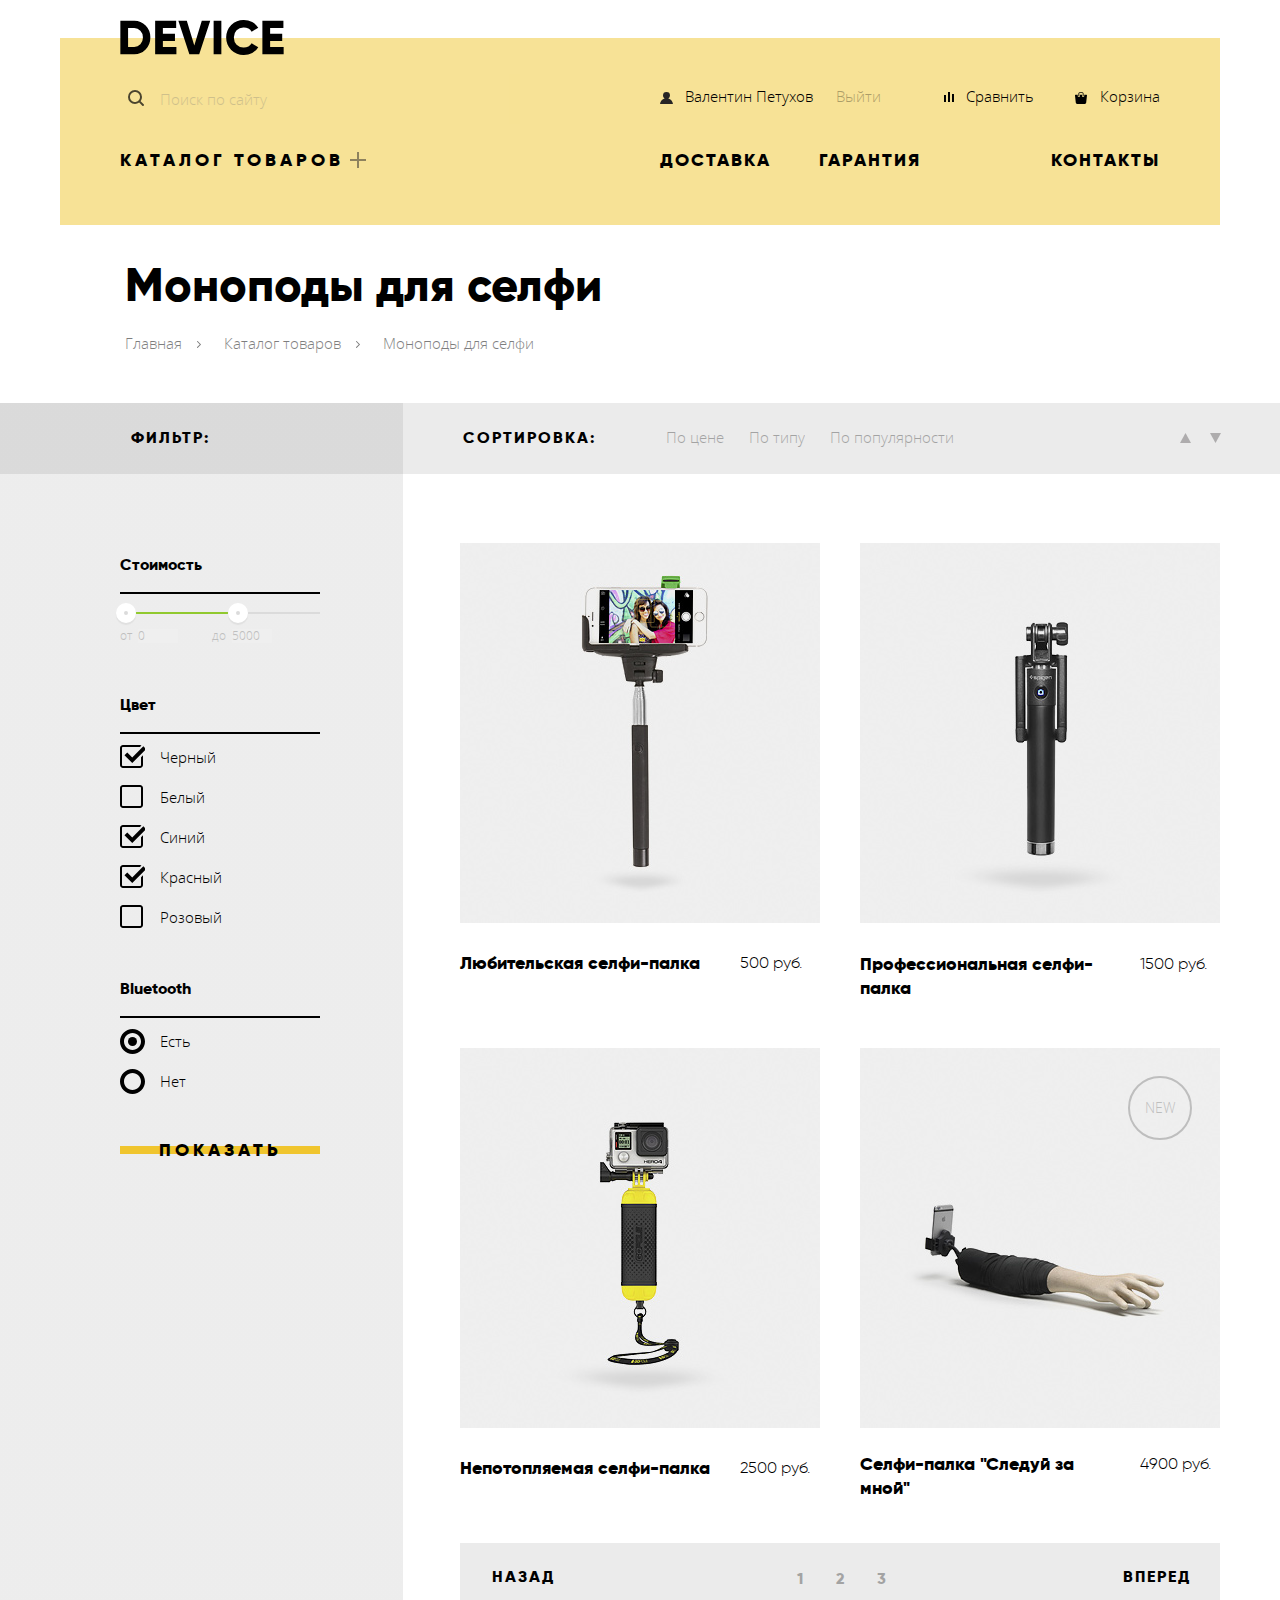
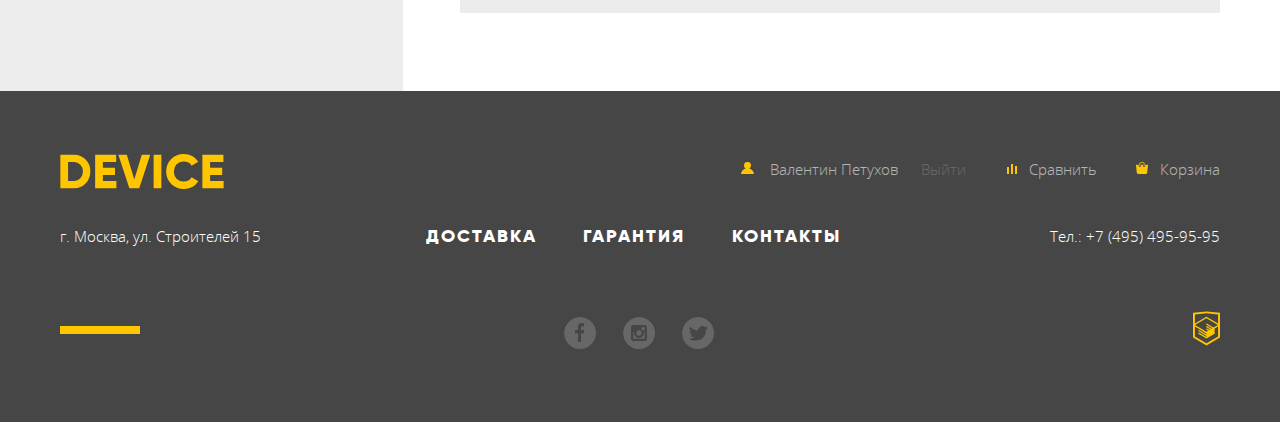
==== commit 1f22ff1f: "15.06" ====
--- a/catalog.html
+++ b/catalog.html
@@ -26,48 +26,46 @@
 
       <div class="container">
         <form class="index-search" action="#" method="post">
-          <input class="search-input" type="search" name="search" placeholder="Поиск по сайту">
-          <a class="button search-submit">Найти</a>
+          <input class="index-search-input" type="search" name="search" placeholder="Поиск по сайту">
+          <button class="button search-submit" type="submit">Найти</button>
         </form>
 
         <ul class="user-interface user-interface-inner-page">
-          <li class="user-interface-option user-interface-enter"><a href="#">Валентин Петухов</a></li>
+          <li class="user-interface-option user-interface-enter"><a href="#profile">Валентин Петухов</a></li>
           <li class="user-interface-option user-interface-exit"><a href="#">Выйти</a></li>
           <li class="user-interface-option user-interface-compare"><a href="#">Сравнить</a></li>
           <li class="user-interface-option user-interface-cart"><a href="#">Корзина</a></li>
         </ul>
       </div>
 
-      <nav class="nav-index">
+			<nav class="nav-index">
         <ul>
-          <div class="container nav-index-left-column">
-            <li class="nav-index-option nav-index-catalog"><a href="catalog.html">Каталог товаров</a>
-              <ul>
-                <div class="container nav-index-catalog-left-column">
-                  <li class="nav-index-catalog-item"><a href="#">Виртуальная реальность</a></li>
-                  <li class="nav-index-catalog-item"><a href="#">Моноподы для селфи</a></li>
-                  <li class="nav-index-catalog-item"><a href="#">Экшн-камеры</a></li>
-                </div>
-                <div class="container nav-index-catalog-middle-column">
-                  <li class="nav-index-catalog-item"><a href="#">Фитнесс-браслеты</a></li>
-                  <li class="nav-index-catalog-item"><a href="#">Умные часы</a></li>
-                </div>
-                <div class="container nav-index-catalog-right-column">
-                  <li class="nav-index-catalog-item"><a href="#">Квадрокоптеры</a></li>
-                </div>
-              </ul>
-            </li>
-          </div>
-          <div class="container nav-index-right-column">
-            <li class="nav-index-option"><a href="delivery.html">Доставка</a></li>
-            <li class="nav-index-option"><a href="warranty.html">Гарантия</a></li>
-            <li class="nav-index-option"><a href="contacts.html">Контакты</a></li>
-          </div>
+          <li class="nav-index-option nav-index-catalog"><a href="catalog.html">Каталог товаров</a>
+						<div>
+	            <ul class="nav-index-catalog-column nav-index-catalog-left-column">
+	              <li class="nav-index-catalog-item"><a href="#">Виртуальная реальность</a></li>
+	              <li class="nav-index-catalog-item"><a href="#">Моноподы для селфи</a></li>
+	              <li class="nav-index-catalog-item"><a href="#">Экшн-камеры</a></li>
+	            </ul>
+	            <ul class="nav-index-catalog-column nav-index-catalog-left-column">
+	              <li class="nav-index-catalog-item"><a href="#">Фитнесс-браслеты</a></li>
+	              <li class="nav-index-catalog-item"><a href="#">Умные часы</a></li>
+	            </ul>
+	            <ul class="nav-index-catalog-column nav-index-catalog-left-column">
+	              <li class="nav-index-catalog-item"><a href="#">Квадрокоптеры</a></li>
+	            </ul>
+					  </div>
+          </li>
+          <li class="nav-index-option nav-index-delivery"><a href="delivery.html">Доставка</a></li>
+          <li class="nav-index-option nav-index-warranty"><a href="warranty.html">Гарантия</a></li>
+          <li class="nav-index-option nav-index-contacts"><a href="contacts.html">Контакты</a></li>
         </ul>
       </nav>
     </header>
+	</div>
 
     <main>
+			<div class="container-centrifier">
       <h1 class="inner-page-main-header">Моноподы для селфи</h1>
 
       <ul class="breadcrumbs">
@@ -78,8 +76,8 @@
     </div>
 
 
-
-      <div class="wrapper container-centrifier">
+      <div class="catalog-underlay">
+        <div class="wrapper container-centrifier">
 
         <div class="catalog-wrapper-column-left">
 
@@ -88,9 +86,26 @@
                 <form class="filters" action="#" method="post">
                   <fieldset class="filter-group filter-price">
                     <legend>Стоимость</legend>
-                    <div></div>  <!--Здесь будет ползунок-->
-                    <input type="text" placeholder="от 0">
-                    <input type="text" placeholder="до 5000">
+                    <div class="range-filter">
+                      <div class="range-controls">
+                        <div class="scale">
+                          <div class="bar"></div>
+
+                        </div>
+
+                        <div class="toggle toggle-min"></div>
+                        <div class="toggle toggle-max"></div>
+                      </div>
+
+                    </div>
+                    <div class="price-controls">
+                      <label class="min-price"> от
+                        <input name="min-price" type="text" value="0">
+                      </label>
+                      <label class="max-price"> до
+                        <input name="max-price" type="text" value="5000">
+                      </label>
+                    </div>
                   </fieldset>
                   <fieldset class="filter-group filter-color">
                     <legend>Цвет</legend>
@@ -130,7 +145,7 @@
                     </li>
                   </ul>
                   </fieldset>
-                  <a class="button" href="#">Показать</a>
+                  <button class="button" type="submit">Показать</button>
                 </form>
           </section>
 
@@ -145,42 +160,44 @@
               <li><a href="#">По типу</a></li>
               <li><a href="#">По популярности</a></li>
             </ul>
+            <button class="sorting-button sorting-button-increase"></button>
+            <button class="sorting-button sorting-button-decrease"></button>
           </section>
 
           <section class="products">
             <ul class="products-list">
               <li class="product">
-                <p class="product-name">Любительская селфи-палка</p>
+                <p class="product-name"><a href="#">Любительская селфи-палка</a></p>
                 <img class="product-photo" src="img/catalog-item-1.jpg"  width="360" height="380" alt="Любительская селфи-палка">
                 <div class="product-actions">
-                  <button class="button product-to-bin">В корзину</button>
+                  <a class="button product-to-bin" href="#">В корзину</a>
                   <p class="product-to-comparison"><a href="#">Добавить к сравнению</a></p>
                 </div>
                 <p class="product-price">500 руб.</p>
               </li>
               <li class="product">
-                <p class="product-name">Профессиональная селфи-палка</p>
+                <p class="product-name"><a href="#">Профессиональная селфи-палка</a></p>
                 <img class="product-photo" src="img/catalog-item-2.jpg" width="360" height="380" alt="Профессиональная селфи-палка">
                 <div class="product-actions">
-                  <button class="button product-to-bin">В корзину</button>
+                  <a class="button product-to-bin" href="#">В корзину</a>
                   <p class="product-to-comparison"><a href="#">Добавить к сравнению</a></p>
                 </div>
                 <p class="product-price">1500 руб.</p>
               </li>
               <li class="product">
-                <p class="product-name">Непотопляемая селфи-палка</p>
+                <p class="product-name"><a href="#">Непотопляемая селфи-палка</a></p>
                 <img class="product-photo" src="img/catalog-item-3.jpg" width="360" height="380" alt="Непотопляемая селфи-палка">
                 <div class="product-actions">
-                  <button class="button product-to-bin">В корзину</button>
+                  <a class="button product-to-bin" href="#">В корзину</a>
                   <p class="product-to-comparison"><a href="#">Добавить к сравнению</a></p>
                 </div>
                 <p class="product-price">2500 руб.</p>
               </li>
               <li class="product product-new">
-                <p class="product-name">Селфи-палка "Следуй за мной"</p>
+                <p class="product-name"><a href="#">Селфи-палка "Следуй за мной"</a></p>
                 <img class="product-photo" src="img/catalog-item-4.jpg" width="360" height="380" alt="Селфи-палка 'Следуй за мной'">
                 <div class="product-actions">
-                  <button class="button product-to-bin">В корзину</button>
+                  <a class="button product-to-bin" >В корзину</a>
                   <p class="product-to-comparison"><a href="#">Добавить к сравнению</a></p>
                 </div>
                 <p class="product-price">4900 руб.</p>
@@ -188,21 +205,22 @@
             </ul>
           </section>
 
-            <ul class="pagination">
+          <ul class="pagination">
               <li class="pagination-control pagination-control-backwards"><a href="#">Назад</a></li>
               <li><a href="#" class="current-page">1</a></li>
               <li><a href="#">2</a></li>
               <li><a href="#">3</a></li>
               <li class="pagination-control pagination-control-forward"><a href="#">Вперед</a></li>
             </ul>
-          </div>
         </div>
 
+      </div>
+		</div>
+
     </main>
 
-    <div class="underlay footer-underlay">
-      <div class="container-centrifier">
         <footer class="footer footer-catalog">
+					<div class="container-centrifier">
           <section class="footer-top">
 
             <a href="index.html">
@@ -212,7 +230,7 @@
           </a>
 
             <ul class="user-interface user-interface-footer user-interface-footer-catalog">
-              <li class="user-interface-option user-interface-enter"><a href="#">Валентин Петухов</a></li>
+              <li class="user-interface-option user-interface-enter"><a href="#profile">Валентин Петухов</a></li>
               <li class="user-interface-option user-interface-exit"><a href="#">Выйти</a></li>
               <li class="user-interface-option user-interface-compare"><a href="#">Сравнить</a></li>
               <li class="user-interface-option user-interface-cart"><a href="#">Корзина</a></li>
@@ -226,7 +244,7 @@
               <li class="nav-index-option"><a href="warranty.html">Гарантия</a></li>
               <li class="nav-index-option"><a href="contacts.html">Контакты</a></li>
             </ul>
-            <p class="footer-contacts">Тел.: +7 (495) 495-95-95</p>
+            <p class="footer-contacts footer-contacts-tel">Тел.: +7 (495) 495-95-95</p>
           </section>
 
           <section class="footer-bottom">
@@ -240,8 +258,9 @@
               <img src="img/svg/logo-html.svg" width="27" height="35" alt="Логотип HTML академии">
             </a>
           </section>
+					</div>
         </footer>
-      </div>
-    </div>
+
+
   </body>
 </html>
--- a/css/style.css
+++ b/css/style.css
@@ -1,33 +1,68 @@
 @font-face{
-	font-family: 'Gilroy';
-	src: url('../fonts/gilroylight.woff2'),
-			 url('../fonts/gilroylight.woff');
-	font-style: normal;
-	font-weight: lighter;
+  font-family: 'Gilroy';
+  src: url(' ../fonts/gilroylight.woff2'),
+       url(' ../fonts/gilroylight.woff');
+  font-style: normal;
+  font-weight: lighter;
 }
 
 @font-face{
-	font-family: 'Gilroy';
-	src: url('../fonts/gilroyextrabold.woff2'),
-			 url('../fonts/gilroyextrabold.woff');
-	font-style: normal;
-	font-weight: bold;
+  font-family: 'Gilroy';
+  src: url('../fonts/gilroyextrabold.woff2'),
+       url('../fonts/gilroyextrabold.woff');
+  font-style: normal;
+  font-weight: bold;
 }
 
 @font-face{
-	font-family: 'Opensans';
-	src: url('../fonts/opensans.woff2'),
-			 url('../fonts/opensans.woff');
-	font-style: normal;
-	font-weight: normal;
+  font-family: 'Opensans';
+  src: url('../fonts/opensans.woff2'),
+       url('../fonts/opensans.woff');
+  font-style: normal;
+  font-weight: normal;
 }
 
 @font-face{
-	font-family: 'Opensans';
-	src: url('../fonts/opensanslight.woff2'),
-			 url('../fonts/opensanslight.woff');
-	font-style: normal;
-	font-weight: lighter;
+  font-family: 'Opensans';
+  src: url('../fonts/opensanslight.woff2'),
+       url('../fonts/opensanslight.woff');
+  font-style: normal;
+  font-weight: lighter;
+}
+
+@keyframes modal-bounce {
+  0% {
+    transform: translateY(-2000px);
+  }
+  70% {
+    transform: translateY(30px);
+  }
+  90% {
+    transform: translateY(-10px);
+  }
+  100% {
+    transform: translateY(0);
+  }
+}
+
+@keyframes modal-shake {
+  0%,
+  100% {
+    transform: translateX(0);
+  }
+  10%,
+  30%,
+  50%,
+  70%,
+  90% {
+    transform: translateX(10px);
+  }
+  20%,
+  30%,
+  60%,
+  80% {
+    transform: translateX(-10px);
+  }
 }
 
 body {
@@ -35,18 +70,18 @@
   padding: 0;
 
   font-family: 'Opensans', Arial, sans-serif;
-	font-size: 15px;
-	line-height: 30px;
-}
-
-body  .container-centrifier {
-	width: 1200px;
-	margin: 0 auto;
-
-	padding: 0 20px;
-	box-sizing: border-box;
-
-	position: relative;
+  font-size: 15px;
+  line-height: 30px;
+}
+
+.container-centrifier {
+  width: 1200px;
+  margin: 0 auto;
+
+  padding: 0 20px;
+  box-sizing: border-box;
+
+  position: relative;
 }
 
 a {
@@ -55,24 +90,24 @@
 }
 
 .about-us {
-	position: relative;
-
-	padding-right: 140px;
-
-	width: 600px;
+  position: relative;
+
+  padding-right: 120px;
+
+  width: 595px;
 }
 
 .about-us::before {
-	content: "";
-
-	position: absolute;
-	left: 0;
-	top: -10px;
-
-	width: 80px;
-	height: 8px;
-
-	background-color: #000000;
+  content: "";
+
+  position: absolute;
+  left: 0;
+  top: -10px;
+
+  width: 80px;
+  height: 8px;
+
+  background-color: #000000;
 }
 
 .about-us h2 {
@@ -80,77 +115,87 @@
   font-size: 47px;
   line-height: 48px;
   font-weight: bold;
+
+  margin-bottom: 45px;
+}
+
+.about-us p {
+  margin-bottom: 30px;
+}
+
+.about-us p:last-of-type {
+  margin-bottom: 65px;
 }
 
 .about-us .button {
-	width: 260px;
+  width: 260px;
 }
 
 .about-us .transport-company-list li:last-child {
-	margin-bottom: 70px;
+  margin-bottom: 55px;
 }
 
 .breadcrumbs {
-	display: flex;
-
-	margin: 0;
-	margin-left: 80px;
-	margin-bottom: 50px;
-	padding: 0;
-
-	list-style: none;
+  display: flex;
+
+  margin: 0;
+  margin-left: 65px;
+  margin-bottom: 45px;
+  padding: 0;
+
+  list-style: none;
 }
 
 .breadcrumbs li {
-	position: relative;
-	opacity: 0.5;
-
-	margin-right: 42px;
+  position: relative;
+  opacity: 0.5;
+
+  margin-right: 42px;
 }
 
 .breadcrumbs li:hover {
-	opacity: 1;
+  opacity: 1;
 }
 
 .breadcrumbs li:active {
-	opacity: 0.1;
+  opacity: 0.1;
 }
 
 .breadcrumbs li::after {
-	content: "";
-
-	position: absolute;
-	top: 13px;
-	right: -23px;
-
-	width: 8px;
-	height: 8px;
-
-	background-image: url("../img/svg/nav-arrow.svg");
-	background-repeat: no-repeat;
+  content: "";
+
+  position: absolute;
+  top: 13px;
+  right: -23px;
+
+  width: 8px;
+  height: 8px;
+
+  background-image: url("../img/svg/nav-arrow.svg");
+  background-repeat: no-repeat;
 }
 
 .breadcrumbs li:last-child::after {
-	display: none;
+  display: none;
 }
 
 .button {
   display: inline-block;
   font-family: 'Gilroy', Arial, sans-serif;
-	font-size: 18px;
-	line-height: 24px;
+  font-size: 18px;
+  line-height: 24px;
   font-weight: bold;
   text-transform: uppercase;
   text-align: center;
   vertical-align: center;
-	letter-spacing: 2px;
-
-  min-width: 160px;
-
-	padding-top: 8px;
-	padding-bottom: 8px;
-
-	background-image: linear-gradient(to bottom, transparent 40%, #f0c52e 40%, #f0c52e 60%, transparent 60%);
+  letter-spacing: 4px;
+
+
+  padding-top: 8px;
+  padding-bottom: 8px;
+
+  background-color: transparent;
+  background-image: linear-gradient(to bottom, transparent 40%, #f0c52e 40%, #f0c52e 60%, transparent 60%);
 }
 
 .button:hover {
@@ -162,23 +207,28 @@
   color: rgba(0, 0, 0, 0.3);
 }
 
+.catalog-underlay {
+  background-image: linear-gradient(to bottom, hsla(0, 0%, 0%, 0.08) 71px, transparent 71px),
+                    linear-gradient(to right, hsl(0, 0%, 93%) 31.5%, transparent 31.5%);
+}
+
 .contacts {
-	position: relative;
-
-	width: 580px;
+  position: relative;
+
+  width: 585px;
 }
 
 .contacts::before {
-	content: "";
-
-	position: absolute;
-	left: 0;
-	top: -10px;
-
-	width: 80px;
-	height: 8px;
-
-	background-color: #000000;
+  content: "";
+
+  position: absolute;
+  left: 0;
+  top: -10px;
+
+  width: 80px;
+  height: 8px;
+
+  background-color: #000000;
 }
 
 .contacts h2 {
@@ -186,146 +236,163 @@
   font-size: 47px;
   line-height: 48px;
   font-weight: bold;
-}
-
-.contacts img {
-	margin-bottom: 50px;
+
+  margin-bottom: 45px;
+}
+
+.contacts p {
+  margin-bottom: 40px;
+}
+
+.contacts .contacts-button-map {
+  display: block;
+
+  margin-bottom: 60px;
 }
 
 .contacts .button {
-	width: 260px;
+  width: 260px;
 }
 
 .filter {
-	width: 330px;
-	height: 1290px;
-
-	margin-left: -20px;
-	padding-left: 20px;
-
-	background-color: #efefef;
+  width: 330px;
+  height: 1286px;
+}
+
+.filter .button {
+  width: 200px;
+  border: none;
 }
 
 .filters {
-	padding-left: 60px;
-	padding-right: 70px;
+  padding-left: 60px;
+  padding-right: 70px;
 }
 
 .filter h2 {
-	margin: 0;
-	margin-bottom: 70px;
-	margin-left: -20px;
-	padding: 0;
-	padding-left: 20px;
-	padding-top: 23px;
-	padding-right: 110px;
-
-	height: 47px;
-
-	display: block;
-
-	font-family: 'Gilroy', Arial, sans-serif;
+  margin: 0;
+  margin-bottom: 80px;
+  padding: 0;
+  padding-top: 23px;
+  padding-right: 110px;
+
+  height: 47px;
+
+  display: block;
+
+  font-family: 'Gilroy', Arial, sans-serif;
   font-size: 16px;
   line-height: 24px;
   font-weight: bold;
   text-transform: uppercase;
-	letter-spacing: 2px;
-	text-align: center;
-	vertical-align: middle;
-
-	background-color: #dcdcdc;
+  letter-spacing: 2px;
+  text-align: center;
+  vertical-align: middle;
 }
 
 .filter-group {
-	position: relative;
-
-	border: none;
-
-	margin: 0;
-	margin-bottom: 40px;
-	padding: 0;
+  position: relative;
+
+  border: none;
+
+  margin: 0;
+  margin-bottom: 38px;
+  padding: 0;
+}
+
+.filter-color {
+  margin-bottom: 28px;
+}
+
+.filters .bluetooth {
+  margin-bottom: 17px;
 }
 
 .filter-group::before {
-	content: "";
-
-	position: absolute;
-	top: -10px;
-	left:0;
-
-	width: 200px;
-	height: 2px;
-
-	background-color: #000000;
+  content: "";
+
+  position: absolute;
+  top: -10px;
+  left:0;
+
+  width: 200px;
+  height: 2px;
+
+  background-color: #000000;
 }
 
 .filter-group legend {
-	font-family: 'Gilroy', Arial, sans-serif;
+  font-family: 'Gilroy', Arial, sans-serif;
   font-size: 16px;
   line-height: 24px;
-	font-weight: bold;
-
-	margin: 0;
-	margin-bottom: 25px;
-	padding: 0;
+  font-weight: bold;
+
+  margin: 0;
+  margin-bottom: 25px;
+  padding: 0;
 }
 
 .filter-group ul {
-	margin: 0;
-	padding: 0;
-
-	list-style: none;
+  margin: 0;
+  padding: 0;
+
+  list-style: none;
 }
 
 .filter-option   {
-	position: relative;
-
-	padding-left: 40px;
+  position: relative;
+
+  padding-left: 40px;
+  margin-bottom: 10px;
+}
+
+ .filter-option:last-child {
+  margin-bottom: 17px;
 }
 
 .filter-option-checkbox + label::before,
 .filter-option-radio + label::before {
-	content: "";
-
-	position: absolute;
-	top: 3px;
-	left: 0;
-
-	width: 25px;
-	height: 25px;
+  content: "";
+
+  position: absolute;
+  top: 3px;
+  left: 0;
+
+  width: 25px;
+  height: 25px;
 }
 
 .filter-option-checkbox + label::before  {
-	background-image: url('../img/svg/checkbox-off.svg');
-	background-repeat: no-repeat;
+  background-image: url('../img/svg/checkbox-off.svg');
+  background-repeat: no-repeat;
 }
 
 .filter-option-checkbox:hover + label::before  {
-	opacity: 0.5;
+  opacity: 0.5;
 }
 
 .filter-option-checkbox:active + label::before  {
-	background-image: url('../img/svg/checkbox-on.svg');
-	background-repeat: no-repeat;
+  background-image: url('../img/svg/checkbox-on.svg');
+  background-repeat: no-repeat;
 }
 
 .filter-option-checkbox:checked + label::before  {
-	background-image: url('../img/svg/checkbox-on.svg');
-	background-repeat: no-repeat;
+  background-image: url('../img/svg/checkbox-on.svg');
+  background-repeat: no-repeat;
 }
 
 .filter-option-checkbox:checked:hover + label::before  {
-	opacity: 0.5;
+  opacity: 0.5;
 }
 
 .filter-option-checkbox:checked:active + label::before  {
-	background-image: url('../img/svg/checkbox-off.svg');
-	background-repeat: no-repeat;
+  background-image: url('../img/svg/checkbox-off.svg');
+  background-repeat: no-repeat;
 }
 
 .filter-option-radio + label::before  {
-	background-image: url('../img/svg/radio-off.svg');
-	background-repeat: no-repeat;
+  background-image: url('../img/svg/radio-off.svg');
+  background-repeat: no-repeat;
 }
 
 .filter-option-radio:hover + label::before  {
@@ -333,13 +400,13 @@
 }
 
 .filter-option-radio:active + label::before  {
-	background-image: url('../img/svg/radio-on.svg');
-	background-repeat: no-repeat;
+  background-image: url('../img/svg/radio-on.svg');
+  background-repeat: no-repeat;
 }
 
 .filter-option-radio:checked + label::before  {
-	background-image: url('../img/svg/radio-on.svg');
-	background-repeat: no-repeat;
+  background-image: url('../img/svg/radio-on.svg');
+  background-repeat: no-repeat;
 }
 
 .filter-option-radio:checked:hover + label::before  {
@@ -347,40 +414,41 @@
 }
 
 .filter-option-radio:checked:active + label::before  {
-	background-image: url('../img/svg/radio-off.svg');
-	background-repeat: no-repeat;
+  background-image: url('../img/svg/radio-off.svg');
+  background-repeat: no-repeat;
 }
 
 .footer {
-  margin-top: 95px;
-	margin-left: -20px;
-	margin-right: -20px;
-	padding: 67px 20px;
+  margin-top: 40px;
+  padding: 67px 0;
   background-color: #464646;
 }
 
-.footer-underlay {
-	background-color: #464646;
-}
-
 .footer-catalog {
-	margin-top: 0;
+  margin-top: 0;
+  padding-top: 63px;
 }
 
 .footer-top {
-	display: flex;
-	justify-content: space-between;
-  margin: 0 20px 40px 20px;
+  display: flex;
+  justify-content: space-between;
+  margin-bottom: 30px;
+}
+
+.footer-catalog .footer-top {
+  margin-bottom: 23px;
 }
 
 .footer-middle {
-	display: flex;
-	justify-content: space-between;
-  margin: 0 20px 70px 20px;
+  display: flex;
+  justify-content: space-between;
+  margin-bottom: 60px;
 }
 
 .footer-middle p {
   color: #ffffff;
+  margin: 0;
+  padding: 0;
 }
 
 .footer-middle a {
@@ -403,48 +471,51 @@
 
 .footer-middle ul {
   list-style: none;
-	width: 440px;
-
-	display: flex;
-	justify-content: space-between;
-
-	letter-spacing: 2px;
+  width: 415px;
+  padding: 0;
+  margin: 0;
+
+  display: flex;
+  justify-content: space-between;
+
+  letter-spacing: 4px;
+}
+
+.footer-middle .footer-contacts-tel {
+  margin-left: 45px;
 }
 
 .footer-bottom {
-	display: flex;
-	justify-content: space-between;
-
-  margin-left: 20px;
-  margin-right: 20px;
-}
-
-.footer-bottom a {
-  color: #ffffff;         /*Временно*/
+  display: flex;
+  justify-content: space-between;
 }
 
 .footer-bottom img:hover {
-	opacity: 0.6;
+  opacity: 0.6;
 }
 
 .footer-bottom img:active {
-	opacity: 0.3;
+  opacity: 0.3;
 }
 
 .footer-bottom span {
-	display: block;
-
-	width: 80px;
-	height: 8px;
-
-	margin-top: 30px;
-
-	background-color: #ffc600;
+  display: block;
+
+  width: 80px;
+  height: 8px;
+
+  background-color: #ffc600;
+
+  margin-top: 15px;
+}
+
+.footer-bottom .footer-academy-link {
+  margin-left: 50px;
 }
 
 .header-index {
-	min-height: 320px;
-	box-sizing: border-box;
+  height: 320px;
+  box-sizing: border-box;
 
   margin-top: 20px;
   padding: 0 60px;
@@ -453,391 +524,443 @@
 }
 
 .header-index .container {
-	display: flex;
-
-	width: 1040px;
+  display: flex;
+
+  width: 1040px;
 }
 
 .header-inner-page {
-	margin-bottom: 45px;
+  height: 205px;
+  margin-bottom: 32px;
+
+  background-image: linear-gradient(to bottom, #ffffff 9%, #f7e296 9%);
 }
 
 .index-search {
-	position: relative;
-	display: flex;
-}
-
-.index-search input {
-	background-color: #f7e296;
-	border: none;
-
-	width: 240px;
-	height: 50px;
-
-	margin-right: 300px;
-	padding-left: 40px;
-
-	opacity: 0.3;
-}
-
-.index-search input:hover {
-	opacity: 0.6;
-}
-
-.index-search .search-input:focus {
-	opacity: 1;
-
-	outline: none;
-	border-bottom: 2px solid #000000;
+  position: relative;
+  display: flex;
+}
+
+.index-search .index-search-input {
+  background-color: #f7e296;
+  border: none;
+
+  width: 400px;
+  height: 50px;
+
+  margin-right: 140px;
+  padding-left: 40px;
+
+  opacity: 0.3;
+}
+
+.index-search .index-search-input:hover {
+  opacity: 0.6;
+}
+
+.index-search .index-search-input:focus {
+  opacity: 1;
+
+  outline: none;
+  border-bottom: 2px solid #000000;
 }
 
 .index-search::before {
-	content: "";
-
-	position: absolute;
-	top: 16px;
-	left: 8px;
-
-	width: 20px;
-	height: 20px;
-
-	background-image: url('../img/svg/search.svg');
-	background-repeat: no-repeat;
+  content: "";
+
+  position: absolute;
+  top: 16px;
+  left: 8px;
+
+  width: 20px;
+  height: 20px;
+
+  background-image: url('../img/svg/search.svg');
+  background-repeat: no-repeat;
+}
+
+.index-search .button {
+  display: block;
+  position: absolute;
+  top: -4px;
+  right: 100px;
+
+  width: 85px;
+
+  padding-top: 13px;
+  padding-bottom: 13px;
+
+  background-image: none;
+
+  border: 2px solid #000000;
+  z-index: -1;
+}
+
+.index-search .button:hover {
+  background-color: #000000;
+  color: #ffffff;
+  cursor: pointer;
+}
+
+.index-search .button:active {
+  color: rgba(255, 255, 255, 0.3);
+}
+
+.index-search-input:focus + .search-submit {
+  z-index: 10;
 }
 
 .inner-page-main-header {
-	font-family: 'Gilroy', Arial, sans-serif;
-	font-size: 47px;
-	line-height: 56px;
-	font-weight: bold;
-
-  margin: 0;
-	margin-left: 80px;
-	margin-bottom: 35px;
-	padding: 0;
+  font-family: 'Gilroy', Arial, sans-serif;
+  font-size: 47px;
+  line-height: 56px;
+  font-weight: bold;
+
+  margin: 0;
+  margin-left: 65px;
+  margin-bottom: 15px;
+  padding: 0;
 }
 
 .logo {
-	margin-bottom: 25px;
+  margin-bottom: 10px;
 }
 
 .logo-footer {
-	fill: #ffc600;
+  fill: #ffc600;
+  margin-bottom: 0;
 }
 
 .logo:hover {
-	opacity: 0.6;
+  opacity: 0.6;
 }
 
 .logo:active {
-	opacity: 0.3;
+  opacity: 0.3;
 }
 
 .logotypes-list {
-	display: flex;
-
-  margin-bottom: 110px;
+  display: flex;
+
+  margin:0;
+  margin-bottom: 100px;
+  padding: 0;
 
   list-style: none;
 }
 
 .logotype {
-	width: 255px;
-	height: 80px;
+  width: 260px;
+  height: 100px;
+
+  margin-right: 40px;
+}
+
+.logotype img {
+  width: 260px;
+  height: 100px;
+}
+
+.logotype:hover img  {
+  visibility: hidden;
 }
 
 .logo-1 {
-	background-image: url("../img/logo-1.jpg");
-}
-
-.logo-1:hover {
-	background-image: url("../img/logo-1-color.jpg");
-}
+   background-image: url("../img/logo-1-color.jpg");
+ }
 
 .logo-2 {
-	background-image: url("../img/logo-2.jpg");
-}
-
-.logo-2:hover {
-	background-image: url("../img/logo-2-color.jpg");
+  background-image: url("../img/logo-2-color.jpg");
 }
 
 .logo-3 {
-	background-image: url("../img/logo-3.jpg");
-}
-
-.logo-3:hover {
-	background-image: url("../img/logo-3-color.jpg");
+  background-image: url("../img/logo-3-color.jpg");
 }
 
 .logo-4 {
-	background-image: url("../img/logo-4.jpg");
-}
-
-.logo-4:hover {
-	background-image: url("../img/logo-4-color.jpg");
+  background-image: url("../img/logo-4-color.jpg");
 }
 
 .main-slider {
-	position: relative;
-
-	bottom: 105px;
-
-	margin-bottom: 100px;
-	padding: 0 60px;
-
-	z-index: 10;
+  position: relative;
+
+  bottom: 105px;
+
+  margin-bottom: -25px;
+  padding: 0 60px;
+
+  z-index: 10;
 }
 
 .main-slider-list {
   list-style: none;
 
-	margin: 0;
-	padding: 0;
+  margin: 0;
+  padding: 0;
 }
 
 .main-slider-toggler {
-	position: absolute;
-	right: 100px;
-	bottom: 140px;
+  position: absolute;
+  right: 80px;
+  bottom: 150px;
 }
 
 .main-slider-toggler input[type="button"] {
-	font-size: 0;
-
-	width: 24px;
-	height: 24px;
+  font-size: 0;
+
+  width: 24px;
+  height: 24px;
 
   border: none;
   background-color: transparent;
-	background-image: url("../img/svg/slider-button-empty.svg");
-	background-repeat: no-repeat;
+  background-image: url("../img/svg/slider-button-empty.svg");
+  background-repeat: no-repeat;
 }
 
 .main-slide {
-	display: none;
+  display: none;
 }
 
 .main-slide-1 {
-	display: flex;
+  display: flex;
 }
 
 .main-slide-left-column {
-	width: 540px;
+  width: 540px;
 }
 
 .main-slide-right-column {
-	width: 480px;
+  width: 480px;
 }
 
 .main-slide h2 {
   font-family: 'Gilroy', Arial, sans-serif;
-	font-size: 47px;
-	line-height: 56px;
+  font-size: 47px;
+  line-height: 56px;
   font-weight: bold;
 
-	margin: 0;
-	margin-top: 75px;
-	margin-bottom: 30px;
-	padding: 0;
-
-	position: relative;
+  margin: 0;
+  margin-top: 75px;
+  margin-bottom: 20px;
+  padding: 0;
+
+  position: relative;
 }
 
 .main-slide h2::before {
-	content: "";
-
-	position: absolute;
-	top: -40px;
-	left: 0;
-
-	width: 100px;
-	height: 9px;
-
-	background-color: #ffffff;
+  content: "";
+
+  position: absolute;
+  top: -40px;
+  left: 0;
+
+  width: 100px;
+  height: 9px;
+
+  background-color: #ffffff;
 }
 
 .main-slide h2::after {
-	content: "01";
-
-	position: absolute;
-	top: -40px;
-	right: -20px;
-
-	width: 170px;
-	height: 130px;
-
-	color: #ffffff;
-	font-size: 180px;
+  content: "01";
+
+  position: absolute;
+  top: -40px;
+  right: -20px;
+
+  width: 170px;
+  height: 130px;
+
+  color: #ffffff;
+  font-size: 180px;
 }
 
 .main-slide-2 h2::after {
-	content: "02";
+  content: "02";
 }
 
 .main-slide-3 h2::after {
-	content: "04";
+  content: "04";
 }
 
 .main-slide p {
-	margin: 0;
-	margin-bottom: 50px;
-	padding: 0;
+  margin: 0;
+  margin-bottom: 40px;
+  padding: 0;
+}
+
+.main-slide img {
+  padding-left: 30px;
 }
 
 .main-slide .button {
-	margin-bottom: 50px;
+  margin-bottom: 50px;
+  width: 220px;
 }
 
 .main-slide-feature td {
   font-family: 'Gilroy', Arial, sans-serif;
-	font-size: 36px;
-	line-height: 48px;
+  font-size: 36px;
+  line-height: 48px;
   font-weight: lighter;
 
-	width: 160px;
-
-	margin-bottom: 15px;
+  width: 150px;
+
+  margin-bottom: 15px;
 }
 
 .main-slide-feature-description {
   font-size: 13px;
-	line-height: 20px;
+  line-height: 20px;
 }
 
 .modal {
-	position: fixed;
-
-	width: 960px;
-	height: 555px;
-}
+  position: fixed;
+
+  width: 960px;
+  height: 555px;
+
+  display: none;
+}
+
+.modal-show {
+  display: block;
+
+  animation: modal-bounce 0.5s;
+}
+
+.modal-error {
+  animation: modal-shake 0.5s;
+}
+
 
 .modal-login {
-  display: none;
-	top: 30px;
-	left: 120px;
-
-	padding: 85px 100px;
-	box-sizing: border-box;
-
-	background-color: #ffffff;
+  top: 30px;
+  left: 120px;
+
+  padding: 85px 100px;
+  box-sizing: border-box;
+
+  background-color: #ffffff;
 }
 
 .modal-login label {
-	display: block;
+  display: block;
 }
 
 .modal-login-form {
-	display: flex;
-	flex-wrap: wrap;
-	justify-content: space-between;
+  display: flex;
+  flex-wrap: wrap;
+  justify-content: space-between;
 }
 
 .modal-login-form input {
-	background-color: #f2f2f2;
-	box-sizing: border-box;
+  background-color: #f2f2f2;
+  box-sizing: border-box;
 }
 
 .modal-login-form input[type="text"],
 .modal-login-form input[type="email"] {
-	width: 360px;
-	padding: 16px 0 16px 22px;
-
-	border: none;
+  width: 360px;
+  padding: 16px 0 16px 22px;
+
+  border: none;
 }
 
 .modal-login-form input[type="text"] {
-	margin-right: 40px;
+  margin-right: 40px;
 }
 
 .modal-login-form textarea {
-	width: 760px;
-	height: 155px;
-
-	padding-top: 16px;
-	padding-left: 22px;
-
-	background-color: #f2f2f2;
-
-	border: none;
+  width: 760px;
+  height: 155px;
+
+  padding-top: 16px;
+  padding-left: 22px;
+
+  background-color: #f2f2f2;
+
+  border: none;
 }
 
 .modal-login-form input[type="text"]:hover,
 .modal-login-form input[type="email"]:hover,
 .modal-login-form textarea:hover {
-	background-color: #eaeaea;
+  background-color: #eaeaea;
 }
 
 .modal-login-form input[type="text"]:focus,
 .modal-login-form input[type="email"]:focus,
 .modal-login-form textarea:focus {
-	background-color: none;
-	outline: 3px solid #f7e296;
+  background-color: none;
+  outline: 3px solid #f7e296;
 }
 
 .modal-login-form input[type="text"]:invalid,
 .modal-login-form input[type="email"]:invalid,
 .modal-login-form textarea:invalid {
-	background-color: #f6dada;
-	outline: none;
+  background-color: #f6dada;
+  outline: none;
 }
 
 .modal-login-form label {
-	font-family: 'Gilroy', Arial, sans-serif;
-	font-size: 18px;
-	line-height: 24px;
+  font-family: 'Gilroy', Arial, sans-serif;
+  font-size: 18px;
+  line-height: 24px;
   font-weight: bold;
 
-	margin-bottom: 10px;
+  margin-bottom: 10px;
 }
 
 .modal-login-form button {
-	border: none;
+  border: none;
+  width: 200px;
+}
+
+.modal-login-form button:focus {
+  outline: none;
 }
 
 .modal-login-message {
-	margin-top: 35px;
-	margin-bottom: 45px;
+  margin-top: 35px;
+  margin-bottom: 45px;
 }
 
 .modal-map {
-	top: 30px;
-	left: 120px;
-
-	display: none;
+  top: 30px;
+  left: 120px;
 }
 
 .modal-close {
-	position: absolute;
-	right: 25px;
-	top: 25px;
-
-	width: 55px;
-	height: 55px;
-	border: none;
-
-	background-color: transparent;
-	background-image: url("data:image/svg+xml,%3Csvg xmlns='http://www.w3.org/2000/svg' width='55' height='55' viewBox='0 0 55 55'%3E%3Cpath fill='%23F0C52E' d='M27.5 0C12.312 0 0 12.312 0 27.5S12.312 55 27.5 55 55 42.688 55 27.5 42.688 0 27.5 0zm11.476 37.072l-1.486 1.426-9.99-9.574-9.987 9.574-1.488-1.426 9.988-9.573-9.987-9.573 1.487-1.425 9.987 9.573 9.988-9.573 1.487 1.425-9.989 9.574 9.99 9.572z'/%3E%3C/svg%3E");
-	opacity: 0.6;
-
-	font-size: 0;
+  position: absolute;
+  right: 25px;
+  top: 25px;
+
+  width: 55px;
+  height: 55px;
+  border: none;
+
+  background-color: transparent;
+  background-image: url("data:image/svg+xml,%3Csvg xmlns='http://www.w3.org/2000/svg' width='55' height='55' viewBox='0 0 55 55'%3E%3Cpath fill='%23F0C52E' d='M27.5 0C12.312 0 0 12.312 0 27.5S12.312 55 27.5 55 55 42.688 55 27.5 42.688 0 27.5 0zm11.476 37.072l-1.486 1.426-9.99-9.574-9.987 9.574-1.488-1.426 9.988-9.573-9.987-9.573 1.487-1.425 9.987 9.573 9.988-9.573 1.487 1.425-9.989 9.574 9.99 9.572z'/%3E%3C/svg%3E");
+  opacity: 0.6;
+
+  font-size: 0;
 }
 
 .modal-close:hover {
-	opacity: 1;
+  opacity: 1;
 }
 
 .modal-close:active {
-	opacity: 0.3;
+  opacity: 0.3;
 }
 
 .modal-close:focus {
-	outline: none;
+  outline: none;
 }
 
 .nav-index ul {
-	display: flex;
-	justify-content: space-between;
+  display: flex;
+  justify-content: space-between;
 
   padding: 0;
   margin: 0;
@@ -847,59 +970,70 @@
 
 .nav-index  a {
   font-family: 'Gilroy', Arial, sans-serif;
-	font-size: 18px;
-	line-height: 24px;
+  font-size: 18px;
+  line-height: 24px;
   font-weight: bold;
   text-transform: uppercase;
-	letter-spacing: 2px;
-}
-
-.nav-index-right-column {
-	display: flex;
-	justify-content: space-between;
+
 }
 
 .nav-index-catalog {
-	position: relative;
-	width: 540px;
+  position: relative;
+  width: 530px;
+
+  padding-bottom: 140px;
 }
 
 .nav-index-catalog::after {
-	content: "";
-	position: absolute;
-
-	top: 7px;
-	right: 320px;
-
-	width: 17px;
-	height: 17px;
-
-	background-image: url("../img/svg/plus.svg");
-	background-repeat: no-repeat;
-	opacity: 0.5;
+  content: "";
+  position: absolute;
+
+  top: 7px;
+  left: 230px;
+
+  width: 17px;
+  height: 17px;
+
+  background-image: url("../img/svg/plus.svg");
+  background-repeat: no-repeat;
+  opacity: 0.5;
+}
+
+.nav-index-catalog div {
+  display: flex;
+  justify-content: space-between;
+  position: absolute;
+  top: 55px;
+  display: none;
 }
 
 .nav-index-catalog ul {
-	width: 540px;
-	position: absolute;
-	top: 35px;
-	display: none;
-}
-
-.nav-index-catalog:hover ul {
-	display: flex;
-
-	z-index: 20;
-	background-color: #f7e296;
-}
-
-.nav-index-catalog ul div {
-	display: flex;
-	flex-direction: column;
-}
-
-.nav-index-right-column li:last-child {
-	margin-left: 90px;
+  margin-right: 15px;
+}
+
+.nav-index-catalog ul:last-child {
+  margin-right: 0;
+}
+
+.nav-index-catalog:hover div {
+  display: flex;
+
+  z-index: 20;
+  background-color: #f7e296;
+}
+
+.nav-index-catalog ul {
+  display: flex;
+  flex-direction: column;
+  justify-content: flex-start;
+}
+
+.nav-index-option {
+  letter-spacing: 2px;
+}
+
+.nav-index-catalog > a {
+  letter-spacing: 4px;
 }
 
 .nav-index-option:hover > a {
@@ -910,9 +1044,17 @@
   opacity: 0.3;
 }
 
+.nav-index-contacts {
+  margin-left: 120px;
+}
+
+.nav-index-warranty {
+  margin-left: 38px;
+}
+
 .nav-index-catalog-item {
-	margin-bottom: 15px;
-	width: 200px;
+  margin-bottom: 15px;
+  width: 200px;
 }
 
 .nav-index-catalog-item a {
@@ -920,8 +1062,8 @@
   font-size: 15px;
   line-height: 30px;
   text-transform: none;
-  font-weight: normal;
-	letter-spacing: normal;
+  font-weight: lighter;
+  letter-spacing: normal;
 }
 
 .nav-index-catalog-item:hover > a {
@@ -933,596 +1075,666 @@
 }
 
 .pagination {
-	display: flex;
-	justify-content: space-between;
-	align-items: center;
-	width: 760px;
-	height: 70px;
-
-	margin: 0;
-	margin-left: 70px;
-	padding: 0;
-
-	list-style: none;
-
-	background-color: #ebebeb;
+  display: flex;
+  justify-content: space-between;
+  align-items: center;
+  width: 760px;
+  height: 70px;
+
+  margin: 0;
+  margin-left: 70px;
+  margin-bottom: 78px;
+  padding: 0;
+
+  list-style: none;
+
+  background-color: #ebebeb;
 }
 
 .pagination li {
-	text-align: center;
+  text-align: center;
 }
 
 .pagination a {
-	font-family: 'Gilroy', Arial, sans-serif;
-	font-size: 16px;
-	line-height: 24px;
-  font-weight: bold;
-	text-transform: uppercase;
-	letter-spacing: 2px;
-
-	opacity: 0.3;
-}
-
-.pagination a:hover {
-	opacity: 0.6;
-}
-
-.pagination a:active {
-	opacity: 1;
-}
-
-.pagination-control {
-	width: 126px;
-	height: 65px;
-
-  padding-top: 15px;
-	box-sizing: border-box;
-}
-
-.pagination-control-backwards {
-	margin-right: 170px;
-}
-
-.pagination-control-forward {
-	margin-left: 170px;
-}
-
-.pagination-control a {
-	opacity: 1;
-}
-
-.pagination-control:hover {
-	background-color: #d9d9d9;
-}
-
-.pagination-control:active {
-	background-color: #d9d9d9;
-}
-
-.pagination-control:active a {
-	opacity: 0.6;
-}
-
-.popular {
-  display: flex;
-
-  margin-bottom: 180px;
-	padding: 0;
-
-	list-style: none
-}
-
-.popular-item {
-	width: 160px;
-	min-height: 240px;
-
-	margin-right: 40px;
-}
-
-.popular-item:last-child {
-	margin-right: 0;
-}
-
-.popular-image {
-  width: 160px;
-  height: 160px;
-
-	box-sizing: border-box;
-
-  background-color: #f7e296;
-}
-
-.popular-image-1 {
-	padding: 50px 30px;
-}
-
-.popular-image-2 {
-	padding: 40px 35px 0 35px;
-}
-
-.popular-image-3 {
-	padding: 38px 40px 35px 50px;
-}
-
-.popular-image-4 {
-	padding: 50px 45px 25px 30px;
-}
-
-.popular-image-5 {
-	padding: 32px 49px 32px 55px;
-}
-
-.popular-image-6 {
-	padding: 49px 14px 44px 14px;
-}
-
-.popular-item-link:hover .popular-image {
-  background-color: #f0c52e;
-}
-
-.popular-item-link:active .popular-image {
-  opacity: 0.3;
-	background-color: #f0c52e;
-}
-
-.popular-item-link:active .popular-name {
-	opacity: 0.3;
-}
-
-.popular-name {
   font-family: 'Gilroy', Arial, sans-serif;
-	font-size: 18px;
-	line-height: 24px;
-  font-weight: bold;
-}
-
-.products {
-	margin-left: 70px;
-}
-
-.products-list {
-	display: flex;
-	justify-content: space-between;
-	flex-wrap: wrap;
-
-	margin: 0;
-	padding: 0;
-
-	list-style: none;
-}
-
-.product {
-	display: flex;
-	flex-wrap: wrap;
-	justify-content: space-between;
-
-	position: relative;
-
-	width: 360px;
-	min-height: 465px;
-
-	margin-bottom: 30px;
-	margin-right: 40px;
-}
-
-.product:first-child {
-	margin-bottom: 50px;
-}
-
-.product:nth-child(2n) {
-	margin-right: 0;
-}
-
-.product-name {
-	font-family: 'Gilroy', Arial, sans-serif;
-	font-size: 18px;
-	line-height: 24px;
-	font-weight: bold;
-
-	width: 260px;
-	min-height: 40px;
-
-	order: 1;
-}
-
-.product-price {
-	font-family: 'Gilroy', Arial, sans-serif;
-	font-size: 16px;
-	line-height: 24px;
-	font-weight: normal;
-
-	order: 2;
-
-	width: 80px;
-}
-
-.product-new {
-	position: relative;
-}
-
-.product-new::after {
-	content: "NEW";
-	font-size: 14px;
-	line-height: 24px;
-	color: #bebebe;
-	text-align: center;
-
-	padding-top: 18px;
-	padding-bottom: 18px;
-
-	position: absolute;
-	top: 28px;
-	right: 28px;
-
-	width: 60px;
-
-	border: 2px solid #bebebe;
-	border-radius: 50%;
-}
-
-.product-actions {
-	display: none;
-
-	position: absolute;
-	top: 170px;
-	left: 80px;
-
-	width: 200px;
-	margin: 0 auto;
-	margin-left: 20px;
-
-	z-index: 10;
-}
-
-.product-to-bin {
-	border: none;
-}
-
-.product:hover .product-photo {
-	opacity: 0.3;
-}
-
-.product:hover  .product-actions {
-	display: block;
-}
-
-.product:hover  .product-to-bin:focus {
-	outline: none;
-}
-
-.product-to-comparison a {
-	opacity: 0.6;
-}
-
-.product-to-comparison:hover a {
-	opacity: 1;
-}
-
-.product-to-comparison:active a {
-	opacity: 0.3;
-}
-
-.search-input ~ .button {
-	position: absolute;
-	top: -4px;
-	right: 5px;
-	display: none;
-
-	right: 140px;
-
-	width: 85px;
-
-
-	padding-top: 13px;
-	padding-bottom: 13px;
-
-	border: 2px solid #000000;
-	background-image: none;
-}
-
-.search-input:focus ~ .button {
-	display: block;
-}
-
-.search-input:focus ~ .button:hover {
-	background-color: #000000;
-	color: #ffffff;
-}
-
-.search-input ~ .button:active {
-	opacity: 0.3;
-}
-
-.service-slider {
-	display: flex;
-  background-image: linear-gradient(to bottom, #ffffff 6%, #e5e5e5 6%);
-  margin-bottom: 110px;
-	margin-left: -20px;
-	margin-right: -20px;
-
-	padding: 0 20px;
-
-	min-height: 320px;
-
-	box-sizing: border-box;
-}
-
-.service-slider-toggle {
-	position: relative;
-
-  padding: 0;
-  margin: 0;
-  margin-left: 20px;
-
-	width: 300px;
-
-  list-style: none;
-}
-
-.service-slider-toggle::after {
-	content: "";
-
-	position: absolute;
-	top: -100px;
-	right: 30px;
-
-	width: 8px;
-	height: 320px;
-
-	background-color: #000000;
-}
-
-.service-slider-toggle li {
-	position: relative;
-}
-
-.service-slider-toggle li:active::after {
-	content: "";
-
-	position: absolute;
-	top: 0;
-	right: 30px;
-
-	width: 110px;
-	height: 40px;
-
-	background-color: #000000;
-}
-
-.service-slider-underlay {
-	background-image: linear-gradient(to bottom, #ffffff 6%, #e5e5e5 6%);
-}
-
-.service-slide {
-	display: flex;
-	padding-left: 110px;
-
-	display: none;
-}
-
-.service-slide-1 {
-	display: flex;
-}
-
-.service-slide img {
-	margin-right: 80px;
-}
-
-.service-slide p {
-	padding-right: 110px;
-}
-
-.service-slide h2 {
-  font-family: 'Gilroy', Arial, sans-serif;
-	font-size: 47px;
-	line-height: 48px;
-  font-weight: bold;
-
-	margin: 0;
-	margin-bottom: 35px;
-	padding: 0;
-}
-
-.service-slider-list {
-  margin: 0;
-  margin-left: 0px;
-  margin-right: 20px;
-  padding: 0;
-
-  list-style: none;
-}
-
-.service-slider-toggle-option .button {
-  background-image: linear-gradient(to bottom, transparent 40%, #f0c52e 40%, #f0c52e 60%, transparent 60%);
-}
-
-.service-slider-toggle-option:hover .button {
-	background-image: linear-gradient(to bottom, #f0c52e 0%, #f0c52e 100%);
-}
-
-.service-slider-toggle-option:active .button {
-	color: #f7e184;
-	background-image: linear-gradient(to bottom, #000000 0%, #000000 100%);
-}
-
-.social-list {
-	width: 155px;
-
-	list-style: none;
-
-	margin: 0;
-	padding: 0;
-}
-
-.social-list li {
-	display: inline-block;
-
-	width: 33px;
-	height: 33px;
-
-	margin-right: 22px;
-
-	border-radius: 50%;
-
-	font-size: 0;
-
-	opacity: 0.6;
-}
-
-.social-list li:last-child {
-	margin-right: 0;
-}
-
-.social-fb {
-  background-image: url("data:image/svg+xml,%3Csvg xmlns='http://www.w3.org/2000/svg' width='32' height='32' viewBox='0 0 32 32'%3E%3Cpath fill='%237e7e7e' d='M16 0C7.164 0 0 7.163 0 16s7.164 16 16 16c8.837 0 16-7.164 16-16S24.837 0 16 0zm4.062 9.455h-3.021v3.444h3.021v3.445h-3.021v8.61H14.02v-8.61H11v-3.445h3.021V9.455c0-1.902 1.353-3.445 3.021-3.445h3.021v3.445z'/%3E%3C/svg%3E%0A");
-	background-repeat: no-repeat;
-}
-
-.social-ig {
-  background-image: url("data:image/svg+xml,%3Csvg xmlns='http://www.w3.org/2000/svg' width='32' height='32' viewBox='0 0 32 32'%3E%3Cg fill='%237e7e7e'%3E%3Cpath d='M20.916 16a4.938 4.938 0 1 1-9.877 0c0-.394.051-.773.138-1.14h-.897v6.838h11.396V14.86h-.897c.086.367.137.746.137 1.14z'/%3E%3Cpath d='M15.978 18.659c1.466 0 2.659-1.193 2.659-2.659s-1.193-2.659-2.659-2.659c-1.466 0-2.659 1.193-2.659 2.659s1.192 2.659 2.659 2.659zM18.637 10.302h3.039v3.039h-3.039z'/%3E%3Cpath d='M16 0C7.164 0 0 7.164 0 16c0 8.837 7.164 16 16 16 8.837 0 16-7.163 16-16 0-8.836-7.163-16-16-16zm7.955 21.698a2.285 2.285 0 0 1-2.279 2.279H10.279A2.285 2.285 0 0 1 8 21.698V10.302a2.286 2.286 0 0 1 2.279-2.279h11.396a2.286 2.286 0 0 1 2.279 2.279v11.396z'/%3E%3C/g%3E%3C/svg%3E ");
-	background-repeat: no-repeat;
-}
-
-.social-tw {
-	background-image: url("data:image/svg+xml,%3Csvg xmlns='http://www.w3.org/2000/svg' width='32' height='32' viewBox='0 0 32 32'%3E%3Cpath fill='%237e7e7e' d='M16 0C7.164 0 0 7.164 0 16c0 8.837 7.164 16 16 16 8.837 0 16-7.163 16-16 0-8.836-7.163-16-16-16zm7.944 12.809c-.251 6.516-3.463 10.832-10.992 10.702h-.486c-.447 0-4.543-.443-5.344-1.823 2.479.19 4.247-.406 5.12-1.136-1.048-.289-2.923-.461-3.251-2.848.384.104.618.221 1.299.113-1.307-.824-2.758-1.519-2.679-3.643.311.317 1.164.518 1.46.457-.768-.233-2.149-3.244-.974-4.781 1.984 1.79 4.075 3.482 7.804 3.643.227-2.214 1.24-3.699 3.168-4.325 1.84-.479 3.255.26 3.901 1.138.737-.224 1.453-.466 2.193-.685-.004.833-.569 1.463-.935 1.709.747.165 1.423-.475 1.423-.475-.184.963-1.094 1.725-1.707 1.954z'/%3E%3C/svg%3E%0A");
-	background-repeat: no-repeat;
-}
-
-.social-list li:hover {
-	opacity: 1;
-}
-
-.social-list li:active {
-	opacity: 0.3;
-}
-
-.sorting {
-	position: relative;
-
-	display: flex;
-
-	padding-top: 23px;
-	margin-right: -20px;
-	margin-bottom: 70px;
-
-	height: 47px;
-	min-width: 830px;
-
-	background-color: #ebebeb;
-}
-
-.sorting::before,
-.sorting::after {
-	content: " ";
-
-	position: absolute;
-
-	width: 15px;
-	height: 15px;
-}
-
-.sorting::before {
-	top: 30px;
-	right: 60px;
-
-	background-image: url("../img/svg/icon-up-dir.svg");
-	background-repeat: no-repeat;
-
-	opacity: 0.3;
-}
-
-.sorting::after {
-	top: 30px;
-	right: 40px;
-
-	background-image: url("../img/svg/icon-down-dir.svg");
-	background-repeat: no-repeat;
-
-	opacity: 0.3;
-}
-
-.sorting::before:hover: { /*Прояснить этот момент*/
-	opacity: 0.6;
-}
-
-.sorting ul {
-	list-style: none;
-	height: 70px;
-	display: flex;
-
-	margin: 0;
-	margin-top: -4px;
-	padding: 0;
-}
-
-.sorting li {
-	margin-right: 25px;
-}
-
-.sorting a {
-	opacity: 0.3;
-}
-
-.sorting li:hover a {
-	opacity: 0.6;
-}
-
-.sorting li:active a {
-	opacity: 1;
-}
-
-.sorting h2 {
-	font-family: 'Gilroy', Arial, sans-serif;
   font-size: 16px;
   line-height: 24px;
   font-weight: bold;
   text-transform: uppercase;
-	letter-spacing: 2px;
-
-	margin: 0;
-	margin-left: 73px;
-	margin-right: 50px;
-	padding: 0;
+  letter-spacing: 2px;
+
+  opacity: 0.3;
+}
+
+.pagination a:hover {
+  opacity: 0.6;
+}
+
+.pagination a:active {
+  opacity: 1;
+}
+
+.pagination-control {
+  width: 126px;
+  height: 65px;
+
+  padding-top: 15px;
+  box-sizing: border-box;
+}
+
+.pagination-control-backwards {
+  margin-right: 180px;
+}
+
+.pagination-control-forward {
+  margin-left: 175px;
+}
+
+.pagination-control a {
+  opacity: 1;
+}
+
+.pagination-control:hover {
+  background-color: #d9d9d9;
+}
+
+.pagination-control:active {
+  background-color: #d9d9d9;
+}
+
+.pagination-control:active a {
+  opacity: 0.6;
+}
+
+.popular {
+  display: flex;
+
+  margin-bottom: 135px;
+  padding: 0;
+
+  list-style: none
+}
+
+.popular-item {
+  width: 160px;
+  min-height: 240px;
+
+  margin-right: 40px;
+}
+
+.popular-item:last-child {
+  margin-right: 0;
+}
+
+.popular-image {
+  width: 160px;
+  height: 160px;
+
+  margin-bottom: 10px;
+
+  box-sizing: border-box;
+
+  background-color: #f7e296;
+}
+
+.popular-image-1 {
+  padding: 50px 30px;
+}
+
+.popular-image-2 {
+  padding: 40px 35px 0 35px;
+}
+
+.popular-image-3 {
+  padding: 38px 40px 35px 50px;
+}
+
+.popular-image-4 {
+  padding: 30px 25px 25px 30px;
+}
+
+.popular-image-5 {
+  padding: 32px 49px 32px 55px;
+}
+
+.popular-image-6 {
+  padding: 49px 14px 44px 14px;
+}
+
+.popular-item-link:hover .popular-image {
+  background-color: #f0c52e;
+}
+
+.popular-item-link:active .popular-image {
+  opacity: 0.3;
+  background-color: #f0c52e;
+}
+
+.popular-item-link:active .popular-name {
+  opacity: 0.3;
+}
+
+.popular-name {
+  font-family: 'Gilroy', Arial, sans-serif;
+  font-size: 18px;
+  line-height: 24px;
+  font-weight: bold;
+}
+
+.products {
+  margin-left: 70px;
+}
+
+.products-list {
+  display: flex;
+  justify-content: space-between;
+  flex-wrap: wrap;
+
+  margin: 0;
+  padding: 0;
+
+  list-style: none;
+}
+
+.product {
+  display: flex;
+  flex-wrap: wrap;
+  justify-content: space-between;
+
+  position: relative;
+
+  width: 360px;
+  min-height: 465px;
+
+  margin-bottom: 30px;
+  margin-right: 40px;
+}
+
+.product:first-child {
+  margin-bottom: 40px;
+}
+
+.product:nth-child(2n) {
+  margin-right: 0;
+}
+
+.product-photo {
+  margin-bottom: 10px;
+}
+
+.product-name {
+  font-family: 'Gilroy', Arial, sans-serif;
+  font-size: 18px;
+  line-height: 24px;
+  font-weight: bold;
+
+  width: 260px;
+  min-height: 40px;
+
+  margin: 0;
+  padding: 0;
+
+  order: 1;
+}
+
+.product-price {
+  font-family: 'Gilroy', Arial, sans-serif;
+  font-size: 16px;
+  line-height: 24px;
+  font-weight: normal;
+
+  margin: 0;
+  margin-left: 20px;
+  padding: 0;
+
+  order: 2;
+
+  width: 80px;
+}
+
+.product-new {
+  position: relative;
+}
+
+.product-new::after {
+  content: "NEW";
+  font-size: 14px;
+  line-height: 24px;
+  color: #bebebe;
+  text-align: center;
+
+  padding-top: 18px;
+  padding-bottom: 18px;
+
+  position: absolute;
+  top: 28px;
+  right: 28px;
+
+  width: 60px;
+
+  border: 2px solid #bebebe;
+  border-radius: 50%;
+}
+
+.product-actions {
+  display: none;
+
+  position: absolute;
+  top: 170px;
+  left: 60px;
+
+  width: 200px;
+  margin: 0 auto;
+  margin-left: 20px;
+
+  z-index: 10;
+}
+
+.product-to-bin {
+  border: none;
+  display: block;
+  width: 200px;
+}
+
+.product:hover .product-photo {
+  opacity: 0.3;
+}
+
+.product:hover  .product-actions {
+  display: block;
+}
+
+.product:hover  .product-to-bin:focus {
+  outline: none;
+}
+
+.product-to-comparison {
+  text-align: center;
+}
+
+.product-to-comparison a {
+  opacity: 0.6;
+}
+
+.product-to-comparison:hover a {
+  opacity: 1;
+}
+
+.product-to-comparison:active a {
+  opacity: 0.3;
+}
+
+.range-controls {
+  position: relative;
+
+  padding-top: 10px;
+
+  margin-bottom: 7px;
+}
+
+.range-controls .scale {
+  background-color: #dbdbdb;
+
+  height: 2px;
+}
+
+.range-controls .bar {
+  background-color: #91c92f;
+
+  height: 2px;
+
+  width: 60%;
+}
+
+.range-controls .toggle {
+  position: absolute;
+  top: 1px;
+  left: 0;
+
+  width: 4px;
+  height: 4px;
+
+  border: 8px solid #ffffff;
+  border-radius: 50%;
+
+  box-shadow: 0 2px 1px  0 #e0e0e0;
+
+  background-color: #dbdbdb;
+
+  cursor: pointer;
+}
+
+.range-controls .toggle-min {
+  left: -4px;
+}
+
+.range-controls .toggle-max {
+  left: 108px;
+}
+
+.price-controls {
+  font-size: 0;
+}
+
+.price-controls label {
+  display: inline-block;
+  width: 30%;
+
+  font-size: 12px;
+  color: #bfbfbf;
+
+  margin-right: 32px;
+}
+
+.price-controls input {
+  width: 40px;
+
+  padding: 0;
+  margin-left: 3px;
+
+  background-color: #efefef;
+  border: none;
+
+  color: #bfbfbf;
+}
+
+.service-slider {
+  background-image: linear-gradient(to bottom, #ffffff 6%, #e5e5e5 6%);
+  margin-bottom: 90px;
+
+  min-height: 320px;
+}
+
+.service-slider .container-centrifier {
+  display: flex;
+}
+
+.service-slider-toggle {
+  position: relative;
+
+  padding: 0;
+  padding-top: 5px;
+  margin: 0;
+
+  width: 300px;
+
+  list-style: none;
+}
+
+.service-slider-toggle::after {
+  content: "";
+
+  position: absolute;
+  top: -75px;
+  right: 15px;
+
+  width: 8px;
+  height: 320px;
+
+  background-color: #000000;
+}
+
+.service-slider-toggle .button {
+  width: 160px;
+}
+
+.service-slider-toggle li {
+  position: relative;
+  margin-bottom: 25px;
+}
+
+.service-slider-toggle li:active::after {
+  content: "";
+
+  position: absolute;
+  top: 0;
+  right: 20px;
+
+  width: 130px;
+  height: 40px;
+
+  background-color: #000000;
+}
+
+.service-slide {
+  padding-left: 100px;
+
+  display: none;
+}
+
+.service-slide-1 {
+  display: flex;
+}
+
+.service-slide img {
+  margin-right: 40px;
+
+  width: 150px;
+  height: 170px;
+}
+
+.service-slide p {
+  padding-right: 110px;
+}
+
+.service-slide h2 {
+  font-family: 'Gilroy', Arial, sans-serif;
+  font-size: 47px;
+  line-height: 48px;
+  font-weight: bold;
+
+  margin: 0;
+  margin-bottom: 30px;
+  padding: 0;
+}
+
+.service-slider-list {
+  margin: 0;
+  margin-left: 0px;
+  margin-right: 20px;
+  padding: 0;
+
+  list-style: none;
+}
+
+.service-slider-toggle-option .button {
+  background-image: linear-gradient(to bottom, transparent 40%, #f0c52e 40%, #f0c52e 60%, transparent 60%);
+}
+
+.service-slider-toggle-option:hover .button {
+  background-image: linear-gradient(to bottom, #f0c52e 0%, #f0c52e 100%);
+}
+
+.service-slider-toggle-option:active .button {
+  color: #f7e184;
+  background-image: linear-gradient(to bottom, #000000 0%, #000000 100%);
+}
+
+.social-list {
+  width: 155px;
+
+  list-style: none;
+
+  margin: 0;
+  padding: 0;
+}
+
+.social-list li {
+  display: inline-block;
+
+  width: 33px;
+  height: 33px;
+
+  margin-right: 22px;
+
+  border-radius: 50%;
+
+  font-size: 0;
+
+  opacity: 0.6;
+}
+
+.social-list li:last-child {
+  margin-right: 0;
+}
+
+.social-fb {
+  background-image: url("data:image/svg+xml,%3Csvg xmlns='http://www.w3.org/2000/svg' width='32' height='32' viewBox='0 0 32 32'%3E%3Cpath fill='%237e7e7e' d='M16 0C7.164 0 0 7.163 0 16s7.164 16 16 16c8.837 0 16-7.164 16-16S24.837 0 16 0zm4.062 9.455h-3.021v3.444h3.021v3.445h-3.021v8.61H14.02v-8.61H11v-3.445h3.021V9.455c0-1.902 1.353-3.445 3.021-3.445h3.021v3.445z'/%3E%3C/svg%3E%0A");
+  background-repeat: no-repeat;
+}
+
+.social-ig {
+  background-image: url("data:image/svg+xml,%3Csvg xmlns='http://www.w3.org/2000/svg' width='32' height='32' viewBox='0 0 32 32'%3E%3Cg fill='%237e7e7e'%3E%3Cpath d='M20.916 16a4.938 4.938 0 1 1-9.877 0c0-.394.051-.773.138-1.14h-.897v6.838h11.396V14.86h-.897c.086.367.137.746.137 1.14z'/%3E%3Cpath d='M15.978 18.659c1.466 0 2.659-1.193 2.659-2.659s-1.193-2.659-2.659-2.659c-1.466 0-2.659 1.193-2.659 2.659s1.192 2.659 2.659 2.659zM18.637 10.302h3.039v3.039h-3.039z'/%3E%3Cpath d='M16 0C7.164 0 0 7.164 0 16c0 8.837 7.164 16 16 16 8.837 0 16-7.163 16-16 0-8.836-7.163-16-16-16zm7.955 21.698a2.285 2.285 0 0 1-2.279 2.279H10.279A2.285 2.285 0 0 1 8 21.698V10.302a2.286 2.286 0 0 1 2.279-2.279h11.396a2.286 2.286 0 0 1 2.279 2.279v11.396z'/%3E%3C/g%3E%3C/svg%3E ");
+  background-repeat: no-repeat;
+}
+
+.social-tw {
+  background-image: url("data:image/svg+xml,%3Csvg xmlns='http://www.w3.org/2000/svg' width='32' height='32' viewBox='0 0 32 32'%3E%3Cpath fill='%237e7e7e' d='M16 0C7.164 0 0 7.164 0 16c0 8.837 7.164 16 16 16 8.837 0 16-7.163 16-16 0-8.836-7.163-16-16-16zm7.944 12.809c-.251 6.516-3.463 10.832-10.992 10.702h-.486c-.447 0-4.543-.443-5.344-1.823 2.479.19 4.247-.406 5.12-1.136-1.048-.289-2.923-.461-3.251-2.848.384.104.618.221 1.299.113-1.307-.824-2.758-1.519-2.679-3.643.311.317 1.164.518 1.46.457-.768-.233-2.149-3.244-.974-4.781 1.984 1.79 4.075 3.482 7.804 3.643.227-2.214 1.24-3.699 3.168-4.325 1.84-.479 3.255.26 3.901 1.138.737-.224 1.453-.466 2.193-.685-.004.833-.569 1.463-.935 1.709.747.165 1.423-.475 1.423-.475-.184.963-1.094 1.725-1.707 1.954z'/%3E%3C/svg%3E%0A");
+  background-repeat: no-repeat;
+}
+
+.social-list li:hover {
+  opacity: 1;
+}
+
+.social-list li:active {
+  opacity: 0.3;
+}
+
+.sorting {
+  position: relative;
+
+  display: flex;
+
+  padding-top: 23px;
+  margin-bottom: 70px;
+
+  height: 47px;
+  min-width: 830px;
+}
+
+.sorting-button {
+  position: absolute;
+  top: 30px;
+  right: 0;
+
+  padding: 0;
+
+  width: 15px;
+  height: 15px;
+
+  border: none;
+  background-color: transparent;
+
+  opacity: 0.3;
+}
+
+.sorting-button:hover {
+  opacity: 0.6;
+}
+
+.sorting-button:active {
+  opacity: 1;
+}
+
+.sorting-button:focus {
+  outline: none;
+}
+
+.sorting-button-increase {
+  background-image: url("../img/svg/icon-up-dir.svg");
+  background-repeat: no-repeat;
+
+  right: 25px;
+}
+
+.sorting-button-decrease {
+  background-image: url("../img/svg/icon-down-dir.svg");
+  background-repeat: no-repeat;
+
+  right: -5px;
+}
+
+.sorting ul {
+  list-style: none;
+  height: 70px;
+  display: flex;
+
+  margin: 0;
+  margin-top: -4px;
+  margin-left: 20px;
+  padding: 0;
+}
+
+.sorting li {
+  margin-right: 25px;
+}
+
+.sorting a {
+  opacity: 0.3;
+}
+
+.sorting li:hover a {
+  opacity: 0.6;
+}
+
+.sorting li:active a {
+  opacity: 1;
+}
+
+.sorting h2 {
+  font-family: 'Gilroy', Arial, sans-serif;
+  font-size: 16px;
+  line-height: 24px;
+  font-weight: bold;
+  text-transform: uppercase;
+  letter-spacing: 2px;
+
+  margin: 0;
+  margin-left: 73px;
+  margin-right: 50px;
+  padding: 0;
 }
 
 .transport-company-list {
-	list-style: none;
+  list-style: none;
 }
 
 .transport-company-list li {
-	font-family: 'Gilroy', Arial, sans-serif;
+  font-family: 'Gilroy', Arial, sans-serif;
   font-size: 16px;
   line-height: 40px;
   font-weight: bold;
 }
 
-.underlay {
-	width: 100%;
-}
-
 .user-interface {
-	display: flex;
-	justify-content: space-between;
-
-	width: 500px;
-
-  padding: 0;
-  margin: 0;
-	margin-bottom: 50px;
+  display: flex;
+  justify-content: space-between;
+
+  width: 500px;
+
+  padding: 0;
+  margin: 0;
+  margin-bottom: 34px;
 
   list-style: none;
 }
 
+.user-interface-header li {
+  padding-top: 10px;
+}
+
 .user-interface-footer {
-	width: 360px;
+  width: 325px;
+  margin-bottom: 0;
 }
 
 .user-interface-footer-catalog {
-	width: 460px;
+  width: 475px;
 }
 
 .user-interface-option {
-	position: relative;
+  position: relative;
 }
 
 .user-interface-option::before {
@@ -1534,61 +1746,65 @@
 }
 
 .user-interface-option:hover::before {
-	opacity: 0.6;
+  opacity: 0.6;
 }
 
 .user-interface-option:active::before {
-	opacity: 0.3;
+  opacity: 0.3;
 }
 
 .user-interface-enter {
-	padding-left: 25px;
-	margin-right: 180px;
+  padding-left: 25px;
+  margin-right: 180px;
 }
 
 .user-interface-enter::before {
-	top: 10px;
+  top: 18px;
   left: 0px;
 
-	background-image: url("../img/svg/user.svg");
-	background-repeat: no-repeat;
+  background-image: url("../img/svg/user.svg");
+  background-repeat: no-repeat;
 }
 
 .user-interface-exit {
-	opacity: 0.3;
+  opacity: 0.3;
+}
+
+.user-interface-inner-page li {
+  padding-top: 7px;
 }
 
 .user-interface-inner-page .user-interface-enter {
-	margin-right: 18px;
+  margin-right: 22px;
 }
 
 .user-interface-footer .user-interface-enter  {
-	 margin: 0;
+   margin: 0;
 }
 
 .user-interface-footer .user-interface-enter::before  {
-	top: 10px;
-	left: 0px;
+  top: 8px;
+  left: -4px;
 
  background-image: url("data:image/svg+xml,%3Csvg xmlns='http://www.w3.org/2000/svg' width='13' height='12' viewBox='0 0 13 12'%3E%3Cpath fill='%23ffc600' d='M.032 12h12.937c-.163-2.643-2.074-4.837-4.671-5.543a3.47 3.47 0 0 0 1.687-2.972 3.485 3.485 0 0 0-6.97 0c0 1.264.68 2.361 1.688 2.972C2.106 7.163.194 9.357.032 12z'/%3E%3C/svg%3E%0A");
  background-repeat: no-repeat;
 }
 
 .user-interface-cart::before {
-	top: 10px;
+  top: 18px;
   left: -25px;
 
-	background-image: url("../img/svg/cart.svg");
-	background-repeat: no-repeat;
+  background-image: url("../img/svg/cart.svg");
+  background-repeat: no-repeat;
 }
 
 .user-interface-inner-page .user-interface-cart {
-	margin-left: 65px;
+  margin-left: 65px;
 }
 
 .user-interface-footer .user-interface-cart::before  {
-  top: 10px;
-  left: -25px;
+  top: 8px;
+  left: -24px;
 
   background-image: url("data:image/svg+xml,%3Csvg xmlns='http://www.w3.org/2000/svg' width='12' height='12' viewBox='0 0 12 12'%3E%3Cpath fill='%23ffc600' d='M11.864 3.017a.429.429 0 0 0-.327-.154H9.225V4.09c0 .563-.484 1.022-1.08 1.022-.594 0-1.078-.458-1.078-1.022V2.863H4.909V4.09c0 .563-.485 1.022-1.08 1.022-.595 0-1.078-.458-1.078-1.022V2.863H.438a.43.43 0 0 0-.327.154.472.472 0 0 0-.108.358l.776 7.134c.015.806.642 1.455 1.411 1.455h7.595c.77 0 1.396-.649 1.411-1.455l.776-7.134a.476.476 0  0 0-.108-.358z'/%3E%3Cpath fill='%23ffc600' d='M3.829 4.499c.239 0 .433-.184.433-.409V1.84c0-.632.672-1.022 1.295-1.022h1.079c.655 0 1.078.401 1.078 1.022v2.25c0 .225.194.409.431.409.239 0 .433-.184.433-.409V1.84C8.577.773 7.761 0 6.636 0H5.557c-1.19 0-2.159.826-2.159 1.84v2.25c0 .225.194.409.431.409z'/%3E%3C/svg%3E%0A");
   background-repeat: no-repeat;
@@ -1596,19 +1812,23 @@
 
 .user-interface-footer-catalog .user-interface-cart,
 .user-interface-footer-catalog .user-interface-compare {
-	margin-left: 60px;
+  margin-left: 50px;
+}
+
+.user-interface-footer-catalog .user-interface-exit {
+  margin-left: 10px;
 }
 
 .user-interface-compare::before {
-	top: 10px;
+  top: 18px;
   left: -22px;
 
-	background-image: url("../img/svg/compare.svg");
-	background-repeat: no-repeat;
+  background-image: url("../img/svg/compare.svg");
+  background-repeat: no-repeat;
 }
 
 .user-interface-inner-page .user-interface-compare {
-	margin-left: 85px;
+  margin-left: 85px;
 }
 
 .user-interface-footer .user-interface-compare::before  {
@@ -1631,8 +1851,6 @@
   opacity: 0.3;
 }
 
-
-
 .user-interface-footer .user-interface-option a {
   color: #ffffff;
   opacity: 0.6;
@@ -1646,11 +1864,10 @@
   opacity: 0.3;
 }
 
-
 .visually-hidden {
   display: none;
 }
 
 .wrapper {
-	display: flex;
-}
+  display: flex;
+}
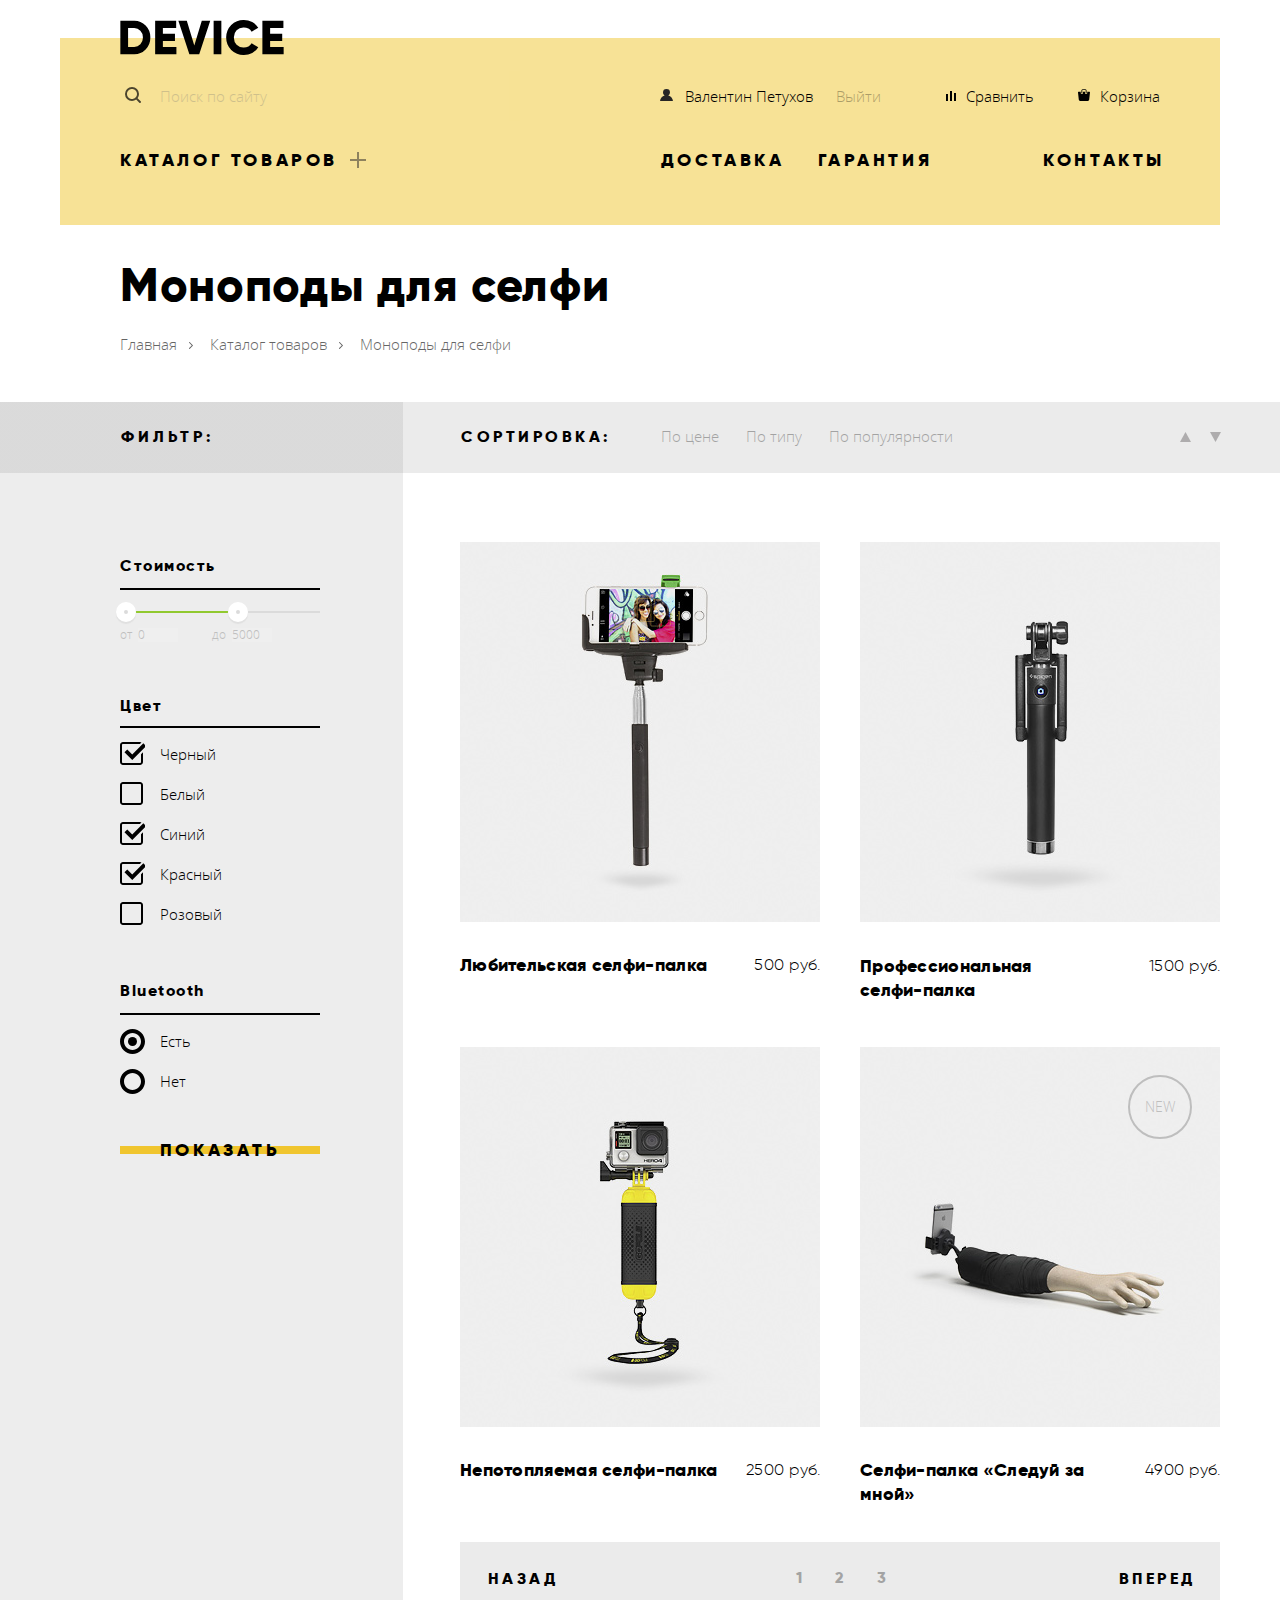
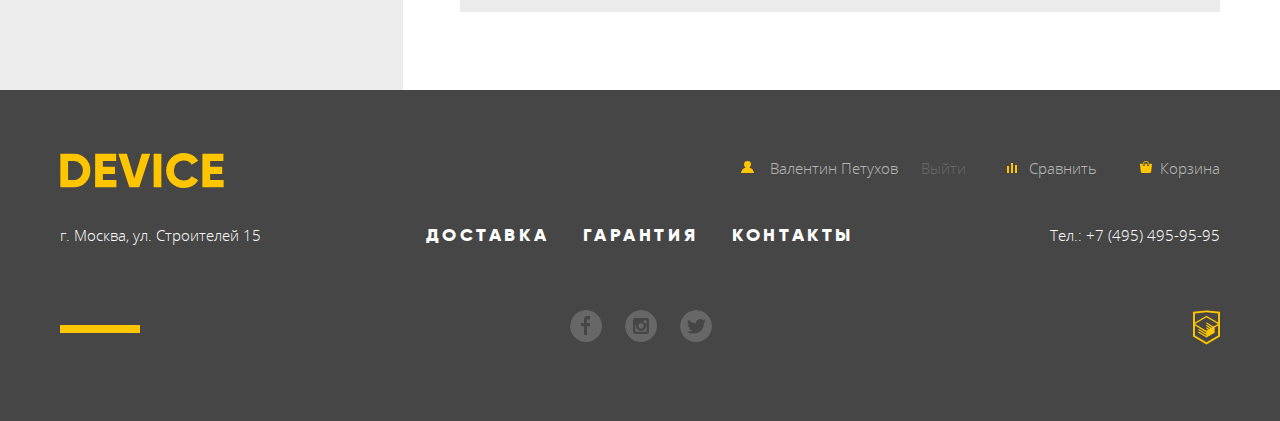
==== commit 7f94ec61: "20.06" ====
--- a/catalog.html
+++ b/catalog.html
@@ -4,112 +4,108 @@
     <meta charset="utf-8">
     <title>Dmitry Stepanov: Девайс</title>
     <link href="css/normalize.css" rel="stylesheet">
-  	<link href="css/style.css" rel="stylesheet" type="text/css">
+    <link href="css/min.style.css" rel="stylesheet" type="text/css">
   </head>
   <body class="inner-page">
-    <div class="container-centrifier">
-
-      <div hidden>
-        <svg class="Logo-Source" xmlns="http://www.w3.org/2000/svg">
+
+    <div hidden>
+      <svg class="Logo-Source" xmlns="http://www.w3.org/2000/svg">
         <symbol id="logo" viewBox="0 0 164 35">
          <path d="m0.35 0.7v33.6h13.532a15.723 15.723 0 0 0 11.72-4.824 16.464 16.464 0 0 0 4.712-11.976 16.465 16.465 0 0 0-4.712-11.976 15.723 15.723 0 0 0-11.72-4.824zm7.733 26.208v-18.819h5.8a8.648 8.648 0 0 1 6.5 2.568 9.412 9.412 0 0 1 2.489 6.84 9.41 9.41 0 0 1-2.489 6.84 8.646 8.646 0 0 1-6.5 2.568h-5.8zm34.8-5.952h12.082v-7.3h-12.086v-5.567h13.291v-7.389h-21.024v33.6h21.265v-7.392h-13.532v-5.952zm36.343 13.344 11.019-33.6h-8.458l-7.491 24.72-7.491-24.72h-8.457l11.019 33.6zm14.4 0h7.733v-33.6h-7.733zm38.615-1.416a15.514 15.514 0 0 0 6.041-5.688l-6.67-3.84a7.488 7.488 0 0 1-3.165 3.024 9.874 9.874 0 0 1-4.664 1.1 9.594 9.594 0 0 1-7.177-2.736 9.907 9.907 0 0 1-2.682-7.248 9.908 9.908 0 0 1 2.682-7.248 9.594 9.594 0 0 1 7.177-2.736 9.914 9.914 0 0 1 4.64 1.08 7.6 7.6 0 0 1 3.189 3.048l6.67-3.84a15.881 15.881 0 0 0-6.09-5.688 17.419 17.419 0 0 0-8.409-2.088 17.12 17.12 0 0 0-17.592 17.472 17.12 17.12 0 0 0 17.589 17.476 17.519 17.519 0 0 0 8.458-2.088zm17.881-11.928h12.082v-7.3h-12.085v-5.567h13.29v-7.389h-21.022v33.6h21.264v-7.392h-13.532v-5.952z"/>
          </symbol>
-         </svg>
-      </div>
-
-    <header class="header-index header-inner-page">
-      <a href="index.html">
-        <svg class="logo" width="164" height="35" xmlns="http://www.w3.org/2000/svg" role="img" aria-label="Логотип магазина DEVICE">
-          <use xlink:href="#logo" aria-hidden="true"></use>
-        </svg>
-    </a>
-
-      <div class="container">
-        <form class="index-search" action="#" method="post">
-          <input class="index-search-input" type="search" name="search" placeholder="Поиск по сайту">
-          <button class="button search-submit" type="submit">Найти</button>
-        </form>
-
-        <ul class="user-interface user-interface-inner-page">
-          <li class="user-interface-option user-interface-enter"><a href="#profile">Валентин Петухов</a></li>
-          <li class="user-interface-option user-interface-exit"><a href="#">Выйти</a></li>
-          <li class="user-interface-option user-interface-compare"><a href="#">Сравнить</a></li>
-          <li class="user-interface-option user-interface-cart"><a href="#">Корзина</a></li>
+       </svg>
+    </div>
+
+    <div class="container-centrifier">
+
+      <header class="header-index header-inner-page">
+        <a href="index.html">
+          <svg class="logo logo-catalog" width="164" height="35" xmlns="http://www.w3.org/2000/svg" role="img" aria-label="Логотип магазина DEVICE">
+            <use xlink:href="#logo" aria-hidden="true"></use>
+          </svg>
+        </a>
+
+        <div class="container">
+          <form class="index-search" action="#" method="post">
+            <label class="visually-hidden" for="search">Поиск по сайту</label>
+            <input class="index-search-input" id="search" type="search" name="search" placeholder="Поиск по сайту">
+            <button class="button search-submit" type="submit">Найти</button>
+          </form>
+
+          <ul class="user-interface user-interface-inner-page">
+            <li class="user-interface-option user-interface-enter"><a href="#profile">Валентин Петухов</a></li>
+            <li class="user-interface-option user-interface-exit"><a href="#">Выйти</a></li>
+            <li class="user-interface-option user-interface-compare"><a href="#">Сравнить</a></li>
+            <li class="user-interface-option user-interface-cart"><a href="#">Корзина</a></li>
+          </ul>
+        </div>
+
+        <nav class="nav-index nav-index-inner-page">
+          <ul>
+            <li class="nav-index-option nav-index-inner-page-option nav-index-catalog"><a href="catalog.html">Каталог товаров</a>
+              <div>
+                <ul class="nav-index-catalog-column nav-index-catalog-left-column">
+                  <li class="nav-index-catalog-item"><a href="#">Виртуальная реальность</a></li>
+                  <li class="nav-index-catalog-item"><a href="#">Моноподы для селфи</a></li>
+                  <li class="nav-index-catalog-item"><a href="#">Экшн-камеры</a></li>
+                </ul>
+                <ul class="nav-index-catalog-column nav-index-catalog-left-column">
+                  <li class="nav-index-catalog-item"><a href="#">Фитнесс-браслеты</a></li>
+                  <li class="nav-index-catalog-item"><a href="#">Умные часы</a></li>
+                </ul>
+                <ul class="nav-index-catalog-column nav-index-catalog-left-column">
+                  <li class="nav-index-catalog-item"><a href="#">Квадрокоптеры</a></li>
+                </ul>
+              </div>
+            </li>
+            <li class="nav-index-option nav-index-inner-page-option nav-index-delivery"><a href="delivery.html">Доставка</a></li>
+            <li class="nav-index-option nav-index-inner-page-option nav-index-warranty"><a href="warranty.html">Гарантия</a></li>
+            <li class="nav-index-option nav-index-inner-page-option nav-index-contacts"><a href="contacts.html">Контакты</a></li>
+          </ul>
+        </nav>
+      </header>
+    </div>
+
+    <main class="main-content">
+      <div class="container-centrifier">
+        <h1 class="inner-page-main-header">Моноподы для селфи</h1>
+
+        <ul class="breadcrumbs">
+          <li><a href="index.html">Главная</a></li>
+          <li><a href="catalog.html">Каталог товаров</a></li>
+          <li class="catalog-current-page">Моноподы для селфи</li>
         </ul>
       </div>
 
-			<nav class="nav-index">
-        <ul>
-          <li class="nav-index-option nav-index-catalog"><a href="catalog.html">Каталог товаров</a>
-						<div>
-	            <ul class="nav-index-catalog-column nav-index-catalog-left-column">
-	              <li class="nav-index-catalog-item"><a href="#">Виртуальная реальность</a></li>
-	              <li class="nav-index-catalog-item"><a href="#">Моноподы для селфи</a></li>
-	              <li class="nav-index-catalog-item"><a href="#">Экшн-камеры</a></li>
-	            </ul>
-	            <ul class="nav-index-catalog-column nav-index-catalog-left-column">
-	              <li class="nav-index-catalog-item"><a href="#">Фитнесс-браслеты</a></li>
-	              <li class="nav-index-catalog-item"><a href="#">Умные часы</a></li>
-	            </ul>
-	            <ul class="nav-index-catalog-column nav-index-catalog-left-column">
-	              <li class="nav-index-catalog-item"><a href="#">Квадрокоптеры</a></li>
-	            </ul>
-					  </div>
-          </li>
-          <li class="nav-index-option nav-index-delivery"><a href="delivery.html">Доставка</a></li>
-          <li class="nav-index-option nav-index-warranty"><a href="warranty.html">Гарантия</a></li>
-          <li class="nav-index-option nav-index-contacts"><a href="contacts.html">Контакты</a></li>
-        </ul>
-      </nav>
-    </header>
-	</div>
-
-    <main>
-			<div class="container-centrifier">
-      <h1 class="inner-page-main-header">Моноподы для селфи</h1>
-
-      <ul class="breadcrumbs">
-        <li><a href="index.html">Главная</a></li>
-        <li><a href="catalog.html">Каталог товаров</a></li>
-        <li class="catalog-current-page">Моноподы для селфи</li>
-      </ul>
-    </div>
-
-
       <div class="catalog-underlay">
-        <div class="wrapper container-centrifier">
-
-        <div class="catalog-wrapper-column-left">
+        <div class="wrapper wrapper-catalog container-centrifier">
 
           <section class="filter">
-                <h2>Фильтр:</h2>
-                <form class="filters" action="#" method="post">
-                  <fieldset class="filter-group filter-price">
-                    <legend>Стоимость</legend>
-                    <div class="range-filter">
-                      <div class="range-controls">
-                        <div class="scale">
-                          <div class="bar"></div>
-
-                        </div>
-
-                        <div class="toggle toggle-min"></div>
-                        <div class="toggle toggle-max"></div>
+            <h2>Фильтр:</h2>
+              <form class="filters" action="#" method="post">
+                <fieldset class="filter-group filter-price">
+                  <legend>Стоимость</legend>
+                  <div class="range-filter">
+                    <div class="range-controls">
+                      <div class="scale">
+                        <div class="bar"></div>
                       </div>
-
+                      <div class="toggle toggle-min"></div>
+                      <div class="toggle toggle-max"></div>
                     </div>
-                    <div class="price-controls">
-                      <label class="min-price"> от
-                        <input name="min-price" type="text" value="0">
-                      </label>
-                      <label class="max-price"> до
-                        <input name="max-price" type="text" value="5000">
-                      </label>
-                    </div>
-                  </fieldset>
-                  <fieldset class="filter-group filter-color">
-                    <legend>Цвет</legend>
-                    <ul>
+                  </div>
+                  <div class="price-controls">
+                    <label class="min-price"> от
+                      <input name="min-price" type="text" value="0">
+                    </label>
+                    <label class="max-price"> до
+                      <input name="max-price" type="text" value="5000">
+                    </label>
+                  </div>
+                </fieldset>
+                <fieldset class="filter-group filter-color">
+                  <legend>Цвет</legend>
+                  <ul>
                     <li class="filter-option">
                       <input class="visually-hidden filter-option-checkbox" type="checkbox" id="black" checked>
                       <label for="black">Черный</label>
@@ -131,10 +127,10 @@
                       <label for="pink">Розовый</label>
                     </li>
                   </ul>
-                  </fieldset>
-                  <fieldset class="filter-group bluetooth">
-                    <legend>Bluetooth</legend>
-                    <ul>
+                </fieldset>
+                <fieldset class="filter-group bluetooth">
+                  <legend>Bluetooth</legend>
+                  <ul>
                     <li class="filter-option">
                       <input class="visually-hidden filter-option-radio" type="radio" name="bluetooth" id="isBluetooth" checked>
                       <label for="isBluetooth">Есть</label>
@@ -144,123 +140,120 @@
                       <label for="noBluetooth">Нет</label>
                     </li>
                   </ul>
-                  </fieldset>
-                  <button class="button" type="submit">Показать</button>
-                </form>
+                </fieldset>
+                <button class="button" type="submit">Показать</button>
+              </form>
           </section>
 
-        </div>
-
-        <div class="catalog-wrapper-column-right">
-
-          <section class="sorting">
-            <h2>Сортировка:</h2>
-            <ul>
-              <li class="sorting-current-option"><a href="#">По цене</a></li>
-              <li><a href="#">По типу</a></li>
-              <li><a href="#">По популярности</a></li>
-            </ul>
-            <button class="sorting-button sorting-button-increase"></button>
-            <button class="sorting-button sorting-button-decrease"></button>
-          </section>
-
-          <section class="products">
-            <ul class="products-list">
-              <li class="product">
-                <p class="product-name"><a href="#">Любительская селфи-палка</a></p>
-                <img class="product-photo" src="img/catalog-item-1.jpg"  width="360" height="380" alt="Любительская селфи-палка">
-                <div class="product-actions">
-                  <a class="button product-to-bin" href="#">В корзину</a>
-                  <p class="product-to-comparison"><a href="#">Добавить к сравнению</a></p>
-                </div>
-                <p class="product-price">500 руб.</p>
-              </li>
-              <li class="product">
-                <p class="product-name"><a href="#">Профессиональная селфи-палка</a></p>
-                <img class="product-photo" src="img/catalog-item-2.jpg" width="360" height="380" alt="Профессиональная селфи-палка">
-                <div class="product-actions">
-                  <a class="button product-to-bin" href="#">В корзину</a>
-                  <p class="product-to-comparison"><a href="#">Добавить к сравнению</a></p>
-                </div>
-                <p class="product-price">1500 руб.</p>
-              </li>
-              <li class="product">
-                <p class="product-name"><a href="#">Непотопляемая селфи-палка</a></p>
-                <img class="product-photo" src="img/catalog-item-3.jpg" width="360" height="380" alt="Непотопляемая селфи-палка">
-                <div class="product-actions">
-                  <a class="button product-to-bin" href="#">В корзину</a>
-                  <p class="product-to-comparison"><a href="#">Добавить к сравнению</a></p>
-                </div>
-                <p class="product-price">2500 руб.</p>
-              </li>
-              <li class="product product-new">
-                <p class="product-name"><a href="#">Селфи-палка "Следуй за мной"</a></p>
-                <img class="product-photo" src="img/catalog-item-4.jpg" width="360" height="380" alt="Селфи-палка 'Следуй за мной'">
-                <div class="product-actions">
-                  <a class="button product-to-bin" >В корзину</a>
-                  <p class="product-to-comparison"><a href="#">Добавить к сравнению</a></p>
-                </div>
-                <p class="product-price">4900 руб.</p>
-              </li>
-            </ul>
-          </section>
-
-          <ul class="pagination">
+          <div class="catalog-wrapper-column-right">
+
+            <section class="sorting">
+              <h2>Сортировка:</h2>
+              <ul>
+                <li class="sorting-current-option"><a href="#">По цене</a></li>
+                <li><a href="#">По типу</a></li>
+                <li><a href="#">По популярности</a></li>
+              </ul>
+              <button class="sorting-button sorting-button-increase">Сортировка на повышение</button>
+              <button class="sorting-button sorting-button-decrease">Сортировка на понижение</button>
+            </section>
+
+            <section class="products">
+              <h2 class="visually-hidden">Каталог продуктов</h2>
+              <ul class="products-list">
+                <li class="product">
+                  <p class="product-name"><a href="#">Любительская селфи-палка</a></p>
+                  <img class="product-photo" src="img/catalog-item-1.jpg"  width="360" height="380" alt="Любительская селфи-палка">
+                  <div class="product-actions">
+                    <a class="button product-to-bin" href="#">В корзину</a>
+                    <p class="product-to-comparison"><a href="#">Добавить к сравнению</a></p>
+                  </div>
+                  <p class="product-price">500 руб.</p>
+                </li>
+                <li class="product">
+                  <p class="product-name"><a href="#">Профессиональная <br> селфи-палка</a></p>
+                  <img class="product-photo" src="img/catalog-item-2.jpg" width="360" height="380" alt="Профессиональная селфи-палка">
+                  <div class="product-actions">
+                    <a class="button product-to-bin" href="#">В корзину</a>
+                    <p class="product-to-comparison"><a href="#">Добавить к сравнению</a></p>
+                  </div>
+                  <p class="product-price">1500 руб.</p>
+                </li>
+                <li class="product">
+                  <p class="product-name"><a href="#">Непотопляемая селфи-палка</a></p>
+                  <img class="product-photo" src="img/catalog-item-3.jpg" width="360" height="380" alt="Непотопляемая селфи-палка">
+                  <div class="product-actions">
+                    <a class="button product-to-bin" href="#">В корзину</a>
+                    <p class="product-to-comparison"><a href="#">Добавить к сравнению</a></p>
+                  </div>
+                  <p class="product-price">2500 руб.</p>
+                </li>
+                <li class="product product-new">
+                  <p class="product-name"><a href="#">Селфи-палка «Следуй за мной»</a></p>
+                  <img class="product-photo" src="img/catalog-item-4.jpg" width="360" height="380" alt="Селфи-палка 'Следуй за мной'">
+                  <div class="product-actions">
+                    <a class="button product-to-bin" >В корзину</a>
+                    <p class="product-to-comparison"><a href="#">Добавить к сравнению</a></p>
+                  </div>
+                  <p class="product-price">4900 руб.</p>
+                </li>
+              </ul>
+            </section>
+
+            <ul class="pagination">
               <li class="pagination-control pagination-control-backwards"><a href="#">Назад</a></li>
               <li><a href="#" class="current-page">1</a></li>
               <li><a href="#">2</a></li>
               <li><a href="#">3</a></li>
               <li class="pagination-control pagination-control-forward"><a href="#">Вперед</a></li>
             </ul>
-        </div>
-
+
+          </div>
+
+        </div>
       </div>
-		</div>
 
     </main>
 
-        <footer class="footer footer-catalog">
-					<div class="container-centrifier">
-          <section class="footer-top">
-
-            <a href="index.html">
-              <svg class="logo logo-footer" width="164" height="35" xmlns="http://www.w3.org/2000/svg" role="img" aria-label="Логотип магазина DEVICE">
-                <use xlink:href="#logo" aria-hidden="true"></use>
-              </svg>
+    <footer class="footer footer-catalog">
+      <div class="container-centrifier">
+
+        <div class="footer-top">
+          <a href="index.html">
+            <svg class="logo-footer" width="164" height="35" xmlns="http://www.w3.org/2000/svg" role="img" aria-label="Логотип магазина DEVICE">
+              <use xlink:href="#logo" aria-hidden="true"></use>
+            </svg>
           </a>
-
-            <ul class="user-interface user-interface-footer user-interface-footer-catalog">
-              <li class="user-interface-option user-interface-enter"><a href="#profile">Валентин Петухов</a></li>
-              <li class="user-interface-option user-interface-exit"><a href="#">Выйти</a></li>
-              <li class="user-interface-option user-interface-compare"><a href="#">Сравнить</a></li>
-              <li class="user-interface-option user-interface-cart"><a href="#">Корзина</a></li>
-            </ul>
-          </section>
-
-          <section class="footer-middle">
-            <p class="footer-contacts">г. Москва, ул. Строителей 15</p>
-            <ul>
-              <li class="nav-index-option"><a href="delivery.html">Доставка</a></li>
-              <li class="nav-index-option"><a href="warranty.html">Гарантия</a></li>
-              <li class="nav-index-option"><a href="contacts.html">Контакты</a></li>
-            </ul>
-            <p class="footer-contacts footer-contacts-tel">Тел.: +7 (495) 495-95-95</p>
-          </section>
-
-          <section class="footer-bottom">
-            <span></span>
-            <ul class="social-list">
-              <li class="social-button social-fb" ><a href="#">Группа в Facebook</a></li>
-              <li class="social-button social-ig"><a href="#">Группа в Instagramm</a></li>
-              <li class="social-button social-tw"><a href="#">Группа в Twitter</a></li>
-            </ul>
-            <a href="https://htmlacademy.ru/intensive/htmlcss" class="footer-academy-link">
-              <img src="img/svg/logo-html.svg" width="27" height="35" alt="Логотип HTML академии">
-            </a>
-          </section>
-					</div>
-        </footer>
-
+          <ul class="user-interface user-interface-footer user-interface-footer-catalog">
+            <li class="user-interface-option user-interface-enter"><a class="user-interface-option-link" href="#profile">Валентин Петухов</a></li>
+            <li class="user-interface-option user-interface-exit"><a class="user-interface-option-link" href="#">Выйти</a></li>
+            <li class="user-interface-option user-interface-compare"><a class="user-interface-option-link" href="#">Сравнить</a></li>
+            <li class="user-interface-option user-interface-cart"><a class="user-interface-option-link" href="#">Корзина</a></li>
+          </ul>
+        </div>
+
+        <div class="footer-middle">
+          <p class="footer-contacts">г. Москва, ул. Строителей 15</p>
+          <ul>
+            <li class="nav-index-option"><a href="delivery.html">Доставка</a></li>
+            <li class="nav-index-option"><a href="warranty.html">Гарантия</a></li>
+            <li class="nav-index-option nav-index-contacts-footer"><a href="contacts.html">Контакты</a></li>
+          </ul>
+          <p class="footer-contacts footer-contacts-tel">Тел.: +7 (495) 495-95-95</p>
+        </div>
+
+        <div class="footer-bottom">
+          <ul class="social-list">
+            <li class="social-button social-fb" ><a href="#">Группа в Facebook</a></li>
+            <li class="social-button social-ig"><a href="#">Группа в Instagramm</a></li>
+            <li class="social-button social-tw"><a href="#">Группа в Twitter</a></li>
+          </ul>
+          <a href="https://htmlacademy.ru/intensive/htmlcss" class="footer-academy-link">
+            <img src="img/svg/logo-html.svg" width="27" height="35" alt="Логотип HTML академии">
+          </a>
+        </div>
+      </div>
+    </footer>
 
   </body>
 </html>
--- a/css/min.style.css
+++ b/css/min.style.css
@@ -0,0 +1,2 @@
+Beautify
+@keyframes modal-bounce{0%{transform:translateY(-2000px)}70%{transform:translateY(30px)}90%{transform:translateY(-10px)}to{transform:translateY(0)}}@keyframes modal-shake{0%,to{transform:translateX(0)}10%,50%,70%,90%{transform:translateX(10px)}20%,30%,60%,80%{transform:translateX(-10px)}}@font-face{font-family:"Gilroy";src:url(" ../fonts/gilroylight.woff2"),url(" ../fonts/gilroylight.woff");font-style:normal;font-weight:lighter}@font-face{font-family:"Gilroy";src:url(../fonts/gilroyextrabold.woff2),url(../fonts/gilroyextrabold.woff);font-style:normal;font-weight:700}@font-face{font-family:"Opensans";src:url(../fonts/opensans.woff2),url(../fonts/opensans.woff);font-style:normal;font-weight:400}@font-face{font-family:"Opensans";src:url(../fonts/opensanslight.woff2),url(../fonts/opensanslight.woff);font-style:normal;font-weight:lighter}body{margin:0;padding:0;font-family:"Opensans",Arial,sans-serif;font-size:15px;line-height:30px}a{color:#000;text-decoration:none}.about-us{position:relative;padding-right:90px;width:565px}.about-us::before{content:"";position:absolute;left:0;top:-11px;width:80px;height:8px;background-color:#000}.about-us h2{font-family:"Gilroy",Arial,sans-serif;font-size:47px;line-height:48px;font-weight:700;margin-bottom:45px}.about-us p{margin-bottom:30px}.about-us p:last-of-type{margin-bottom:65px}.about-us .button{width:260px}.about-us .transport-company-list li:last-child{margin-bottom:55px}.breadcrumbs{display:flex;margin:0 0 43px 60px;padding:0;list-style:none}.breadcrumbs li{position:relative;opacity:.6;margin-right:33px}.breadcrumbs li:hover{opacity:1}.breadcrumbs li:active{opacity:.3}.breadcrumbs li::after{content:"";position:absolute;top:13px;right:-20px;width:8px;height:8px;background-image:url(../img/svg/nav-arrow.svg);background-repeat:no-repeat}.breadcrumbs li:last-child::after{display:none}.button{display:inline-block;font-family:"Gilroy",Arial,sans-serif;font-size:18px;line-height:24px;font-weight:700;text-transform:uppercase;text-align:center;vertical-align:middle;letter-spacing:3.7px;padding-top:8px;padding-bottom:8px;background-color:transparent;background-image:linear-gradient(to bottom,transparent 40%,#f0c52e 40%,#f0c52e 60%,transparent 60%)}.button:hover{background-image:linear-gradient(to bottom,#f0c52e 0%,#f0c52e 100%)}.button:active{background-color:#f0c52e;color:rgba(0,0,0,.3)}.catalog-underlay{background-image:linear-gradient(to bottom,rgba(0,0,0,.08) 71px,transparent 71px),linear-gradient(to right,#ededed 31.5%,transparent 31.5%);min-width:1200px}.contacts,.container-centrifier{position:relative;box-sizing:border-box}.container-centrifier{margin:0 auto;padding:0 20px;width:1200px}.contacts{width:595px;padding-left:35px}.contacts::before{content:"";position:absolute;left:35px;top:-11px;width:80px;height:8px;background-color:#000}.contacts h2{font-family:'Gilroy',Arial,sans-serif;font-size:47px;line-height:48px;font-weight:700;margin-bottom:45px}.contacts p{margin-bottom:40px}.contacts .contacts-button-map{display:block;margin-bottom:60px}.contacts .button{width:260px}.filter{width:330px}.filter h2{margin:0 0 82px;padding:23px 116px 0 0;height:47px;display:block;font-family:"Gilroy",Arial,sans-serif;font-size:16px;line-height:24px;font-weight:700;text-transform:uppercase;letter-spacing:4px;text-align:center;vertical-align:middle}.filter .button{width:200px;border:0}.filter .button:focus,.modal-login-form button:focus{outline:0}.filters{padding-left:60px;padding-right:70px}.filters .bluetooth{margin-bottom:17px}.filter-group{position:relative;border:0;margin:0 0 38px;padding:0}.filter-group::before{content:"";position:absolute;top:-13px;left:0;width:200px;height:2px;background-color:#000}.filter-group legend{font-family:"Gilroy",Arial,sans-serif;font-size:16px;line-height:24px;font-weight:700;letter-spacing:1.5px;margin:0 0 23px;padding:0}.filter-group ul{margin:0;padding:0;list-style:none}.filter-color{margin-bottom:33px}.filter-color legend{margin-bottom:21px}.filter-option{position:relative;padding-left:40px;margin-bottom:10px}.filter-option:last-child{margin-bottom:17px}.filter-option-checkbox+label::before,.filter-option-radio+label::before{content:"";position:absolute;top:3px;left:0;width:25px;height:25px}.filter-option-checkbox+label::before{background-image:url(../img/svg/checkbox-off.svg);background-repeat:no-repeat}.filter-option-checkbox:hover+label::before{opacity:.6}.filter-option-checkbox:active+label::before{background-image:url(../img/svg/checkbox-on.svg);background-repeat:no-repeat}.filter-option-checkbox:checked+label::before{background-image:url(../img/svg/checkbox-on.svg);background-repeat:no-repeat}.filter-option-checkbox:checked:hover+label::before{opacity:.6}.filter-option-checkbox:checked:active+label::before{background-image:url(../img/svg/checkbox-off.svg);background-repeat:no-repeat}.filter-option-radio+label::before{background-image:url(../img/svg/radio-off.svg);background-repeat:no-repeat}.filter-option-radio:hover+label::before,.footer-bottom img:hover,.footer-middle li:hover a{opacity:.6}.filter-option-radio:active+label::before{background-image:url(../img/svg/radio-on.svg);background-repeat:no-repeat}.filter-option-radio:checked+label::before{background-image:url(../img/svg/radio-on.svg);background-repeat:no-repeat}.filter-option-radio:checked:hover+label::before{opacity:.6}.filter-option-radio:checked:active+label::before{background-image:url(../img/svg/radio-off.svg);background-repeat:no-repeat}.filter-price{margin-bottom:44px}.footer{margin-top:40px;padding:65px 0 67px;min-width:1200px;background-color:#464646}.footer-catalog{margin-top:0;padding-top:63px}.footer-middle,.footer-top{display:flex;justify-content:space-between;margin-bottom:32px}.footer-catalog .footer-top{margin-bottom:23px}.footer-middle{margin-bottom:60px}.footer-middle p{color:#fff;margin:0;padding:0}.footer-middle a{color:#fff;font-family:"Gilroy",Arial,sans-serif;font-size:18px;line-height:24px;font-weight:700;text-transform:uppercase;letter-spacing:3.5px}.footer-bottom img:active,.footer-middle li:active a{opacity:.3}.footer-middle ul{list-style:none;width:440px;padding:0 0 0 25px;margin:0;display:flex;flex-wrap:wrap}.footer-middle .nav-index-option{margin-right:34px}.footer-middle .nav-index-option:nth-child(3){margin-right:0}.footer-middle .footer-contacts-tel{margin-left:45px}.footer-bottom{position:relative;display:flex;justify-content:space-between}.footer-bottom:before{content:"";position:absolute;top:15px;left:0;width:80px;height:8px;background-color:#ffc600}.footer-bottom .footer-academy-link{margin-left:50px}.header-index{height:320px;box-sizing:border-box;margin-top:20px;padding:0 60px;background-image:linear-gradient(to bottom,#fff 5.5%,#f7e296 5.5%)}.header-index .container{display:flex}.header-inner-page{height:205px;margin-bottom:32px;background-image:linear-gradient(to bottom,#fff 9%,#f7e296 9%)}.index-search{position:relative;display:flex}.index-search::before{content:"";position:absolute;top:16px;left:5px;width:20px;height:20px;background-image:url(../img/svg/search.svg);background-repeat:no-repeat}.index-search .index-search-input{width:400px;height:50px;margin-right:140px;padding-left:40px;opacity:.3;background-color:#f7e296;border:0}.index-search .index-search-input:hover,.nav-index-option:hover>a{opacity:.6}.index-search .index-search-input:focus{opacity:1;outline:0;border-bottom:2px solid #000}.index-search .search-submit{display:block;position:absolute;top:-4px;right:100px;width:85px;padding-top:13px;padding-bottom:13px;background-image:none;border:2px solid #000;z-index:-1}.index-search-input:focus+.search-submit,.index-search-input:focus+.search-submit:focus,.index-search-input:focus+.search-submit:hover{z-index:1}.search-submit:focus{color:rgba(255,255,255,.3)}.search-submit:hover{background-color:#000;color:#fff;cursor:pointer}.inner-page{display:flex;flex-direction:column;min-height:100vh}.inner-page-main-header{font-family:"Gilroy",Arial,sans-serif;font-size:47px;line-height:56px;font-weight:700;margin:0 0 16px 60px;padding:0;letter-spacing:.7px}.logo{margin-bottom:10px}.logo:hover{fill:#666;opacity:.6}.logo:active{fill:#b2b2b2;opacity:.3}.logo-catalog{margin-bottom:7px}.logo-footer{fill:#ffc600;margin-bottom:0}.logo-footer:hover{fill:#b5931c;opacity:.6}.logo-footer:active{fill:#7e6d31;opacity:.3}.logotypes-list{display:flex;margin:0 0 100px;padding:0;list-style:none}.logotype{margin-right:40px}.logotype,.logotype img{width:260px;height:100px}.logotype:hover img{visibility:hidden}.logo-1{background-image:url(../img/logo-1-color.jpg)}.logo-2{background-image:url(../img/logo-2-color.jpg)}.logo-3{background-image:url(../img/logo-3-color.jpg)}.logo-4{background-image:url(../img/logo-4-color.jpg)}.main-content{display:flex;flex-direction:column;flex-grow:1}.main-slider{position:relative;bottom:105px;margin-bottom:-25px;padding:0 60px;z-index:5}.main-slider-list{list-style:none;margin:0;padding:0}.main-slider-toggler{position:absolute;right:65px;bottom:155px}.main-slider-toggler input[type=button]{font-size:0;width:14px;height:14px;margin-right:15px;border:0;background-color:transparent;background-image:url(../img/svg/slider-button-empty-small.svg);background-repeat:no-repeat}.main-slider-toggler input[type=button]:first-child{background-image:url(../img/svg/slider-button-small.svg)}.main-slide{display:none}.main-slide h2{font-family:'Gilroy',Arial,sans-serif;font-size:47px;line-height:56px;font-weight:700;letter-spacing:.7px;margin:70px 0 20px;padding:0;position:relative}.main-slide h2::before{content:"";position:absolute;top:-40px;left:0;width:100px;height:9px;background-color:#fff}.main-slide h2::after{content:"01";position:absolute;top:-35px;right:-20px;width:170px;height:130px;color:#fff;font-size:180px}.main-slide-1{display:flex}.main-slide-2 h2::after{content:"02"}.main-slide-3 h2::after{content:"03"}.main-slide p{margin:0 0 43px;padding:0}.main-slide img{padding-left:30px;width:385px;height:480px}.main-slide .button{margin-bottom:46px;width:220px}.main-slide-left-column{width:540px}.main-slide-right-column{width:480px}.main-slide-feature td{font-family:"Gilroy",Arial,sans-serif;font-size:36px;line-height:48px;font-weight:lighter;width:145px;margin-bottom:15px;box-sizing:border-box}.main-slide-feature td:nth-child(2),.main-slide-feature-description td:nth-child(2){padding-left:10px}.main-slide-feature-description{font-size:13px;line-height:20px}.main-slide-feature-description td{padding-top:4px}.modal{position:fixed;width:960px;height:555px;display:none}.modal-show{display:block;z-index:10;animation:modal-bounce .5s}.modal-error{animation:modal-shake .5s}.modal-login{top:30px;left:120px;padding:85px 100px;box-sizing:border-box;background-color:#fff}.modal-login label{display:block}.modal-login-form{display:flex;flex-wrap:wrap;justify-content:space-between}.modal-login-form input{background-color:#f2f2f2;box-sizing:border-box}.modal-login-form input[type=email],.modal-login-form input[type=text]{width:360px;padding:16px 0 16px 22px;border:0}.modal-login-form input[type=text]{margin-right:40px}.modal-login-form textarea{width:760px;height:155px;padding-top:16px;padding-left:22px;background-color:#f2f2f2;border:0}.modal-login-form input[type=email]:hover,.modal-login-form input[type=text]:hover,.modal-login-form textarea:hover{background-color:#eaeaea}.modal-login-form input[type=email]:focus,.modal-login-form input[type=text]:focus,.modal-login-form textarea:focus{background-color:none;outline:3px solid #f7e296}.modal-login-form input[type=email]:invalid,.modal-login-form input[type=text]:invalid,.modal-login-form textarea:invalid{background-color:#f6dada;outline:0}.modal-login-form label{font-family:"Gilroy",Arial,sans-serif;font-size:18px;line-height:24px;font-weight:700;margin-bottom:10px}.modal-login-form button{border:0;width:200px}.modal-login-message{margin-top:35px;margin-bottom:45px}.modal-map{top:30px;left:120px}.modal-map iframe{z-index:10;width:950px;height:560px;overflow:hidden;border:0}.modal-map img{z-index:-1;position:absolute;top:20px;left:0}.modal-close{position:absolute;right:25px;top:25px;width:55px;height:55px;border:0;background-color:transparent;background-image:url("data:image/svg+xml,%3Csvg xmlns='http://www.w3.org/2000/svg' width='55' height='55' viewBox='0 0 55 55'%3E%3Cpath fill='%23F0C52E' d='M27.5 0C12.312 0 0 12.312 0 27.5S12.312 55 27.5 55 55 42.688 55 27.5 42.688 0 27.5 0zm11.476 37.072l-1.486 1.426-9.99-9.574-9.987 9.574-1.488-1.426 9.988-9.573-9.987-9.573 1.487-1.425 9.987 9.573 9.988-9.573 1.487 1.425-9.989 9.574 9.99 9.572z'/%3E%3C/svg%3E");opacity:.6;font-size:0}.modal-close:hover{opacity:1}.modal-close:active,.nav-index-option:active>a{opacity:.3}.modal-close:focus,.product:hover .product-to-bin:focus{outline:0}.nav-index ul,.nav-index-catalog div{display:flex;justify-content:space-between}.nav-index ul{flex-grow:1;padding:0;margin:0;list-style:none}.nav-index a{font-family:"Gilroy",Arial,sans-serif;font-size:18px;line-height:24px;font-weight:700;text-transform:uppercase}.nav-index-catalog{position:relative;width:540px;padding-bottom:140px}.nav-index-catalog::after{content:"";position:absolute;top:7px;left:230px;width:17px;height:17px;background-image:url(../img/svg/plus.svg);background-repeat:no-repeat;opacity:.5}.nav-index-catalog div{position:absolute;top:55px;display:none}.nav-index-catalog ul{margin-right:15px;display:flex;flex-direction:column;justify-content:flex-start}.nav-index-catalog ul:last-child{margin-right:0}.nav-index-catalog:hover div{display:flex;z-index:20;background-color:#f7e296}.nav-index-option a{letter-spacing:3.6px}.nav-undex-inner-page-option a{letter-spacing:3px}.nav-index-contacts{margin-left:105px;margin-right:-5px}.nav-index-contacts-footer{margin-right:0}.nav-index-inner-page .nav-index-contacts{margin-left:110px}.nav-index-warranty{margin-left:32px}.nav-index-catalog-item{margin-bottom:15px;width:200px}.nav-index-catalog-item a{font-family:"Opensans",Arial,sans-serif;font-size:15px;line-height:30px;text-transform:none;font-weight:lighter;letter-spacing:normal}.nav-index-catalog-item:hover>a{opacity:.6}.nav-index-catalog-item:active>a{opacity:.3}.pagination{display:flex;justify-content:space-between;align-items:center;width:760px;height:70px;margin:0 0 78px 70px;padding:0;list-style:none;background-color:#ebebeb}.pagination li{text-align:center}.pagination a{font-family:"Gilroy",Arial,sans-serif;font-size:16px;line-height:24px;font-weight:700;text-transform:uppercase;letter-spacing:3.5px;opacity:.3}.pagination a:hover{opacity:.6}.pagination a:active,.pagination-control a{opacity:1}.pagination-control{width:126px;height:65px;box-sizing:border-box;padding-top:18px}.pagination-control:active,.pagination-control:hover{background-color:#d9d9d9}.pagination-control:active a,.product-to-comparison a,.sorting li:hover a{opacity:.6}.pagination-control-backwards{margin-right:180px}.pagination-control-forward{margin-left:175px}.popular{display:flex;flex-wrap:wrap;margin-bottom:140px;padding:0;list-style:none}.popular-item{width:160px;min-height:240px;margin-right:40px}.popular-item:nth-child(6){margin-right:0}.popular-image{width:160px;height:160px;box-sizing:border-box;margin-bottom:5px;background-color:#f7e296}.popular-image-1{padding:50px 30px}.popular-image-2{padding:40px 35px 0}.popular-image-3{padding:38px 40px 35px 50px}.popular-image-4{padding:30px 25px 25px 30px}.popular-image-5{padding:32px 49px 32px 55px}.popular-image-6{padding:49px 14px 44px}.popular-item-link:hover .popular-image{background-color:#f0c52e}.popular-item-link:active .popular-image{opacity:.3;background-color:#f0c52e}.popular-item-link:active .popular-name,.product:hover .product-photo{opacity:.3}.popular-name{font-family:"Gilroy",Arial,sans-serif;font-size:18px;line-height:24px;font-weight:700}.products{margin-left:70px}.product,.products-list{display:flex;flex-wrap:wrap;justify-content:space-between}.products-list{margin:0;padding:0;list-style:none}.product{position:relative;width:360px;min-height:465px;margin-bottom:30px;margin-right:40px}.product:hover .product-actions{display:block}.product:first-child{margin-bottom:40px}.product:nth-child(2n),.social-list li:nth-child(3){margin-right:0}.product:nth-child(4) .product-photo{margin-bottom:25px}.product-photo{margin-bottom:16px}.product-name,.product-price{font-family:"Gilroy",Arial,sans-serif;line-height:24px;margin:0;padding:0}.product-name{width:260px;min-height:40px;font-size:18px;font-weight:700;letter-spacing:.3px;order:1}.product-price{font-size:16px;font-weight:400;letter-spacing:.5px;order:2}.product-new{position:relative}.product-new::after{content:"NEW";font-size:14px;line-height:24px;color:#bebebe;text-align:center;padding-top:18px;padding-bottom:18px;position:absolute;top:28px;right:28px;width:60px;border:2px solid #bebebe;border-radius:50%}.product-actions{display:none;position:absolute;top:170px;left:60px;width:200px;margin:0 auto 0 20px;z-index:10}.product-to-bin{display:block;border:0;width:200px}.product-to-comparison{text-align:center}.product-to-comparison:hover a,.social-list li:hover,.sorting li:active a{opacity:1}.product-to-comparison:active a,.social-list li:active,.sorting a{opacity:.3}.range-controls{position:relative;padding-top:10px;margin-bottom:7px}.range-controls .scale{background-color:#dbdbdb;height:2px}.range-controls .bar{background-color:#91c92f;height:2px;width:60%}.range-controls .toggle{position:absolute;top:1px;left:0;width:4px;height:4px;border:8px solid #fff;border-radius:50%;box-shadow:0 2px 1px 0 #e0e0e0;background-color:#dbdbdb;cursor:pointer}.range-controls .toggle-min{left:-4px}.range-controls .toggle-max{left:108px}.price-controls{font-size:0}.price-controls label{display:inline-block;vertical-align:middle;width:30%;font-size:12px;color:#bfbfbf;margin-right:32px}.price-controls input{width:40px;padding:0;margin-left:3px;background-color:#efefef;border:0;color:#bfbfbf}.service-slider{margin-bottom:100px;min-height:310px;min-width:1200px;background-image:linear-gradient(to bottom,#fff 8%,#e5e5e5 8%)}.service-slider .container-centrifier{display:flex}.service-slider-toggle{position:relative;padding:5px 0 0;margin:0;width:300px;list-style:none}.service-slider-toggle li:active::after,.service-slider-toggle::after{content:"";position:absolute;top:-75px;right:15px;width:8px;height:320px;background-color:#000}.service-slider-toggle li{position:relative;margin-bottom:25px}.service-slider-toggle li:active::after{top:0;right:20px;width:130px;height:40px}.service-slider-toggle .button{width:160px}.service-slide{padding-left:100px;display:none}.service-slide-1{display:flex}.service-slide img{margin-right:40px;margin-top:10px;width:150px;height:160px}.service-slide p{padding-right:110px}.service-slide h2,.sorting h2{font-family:"Gilroy",Arial,sans-serif;font-size:47px;line-height:48px;font-weight:700;margin:0 0 30px;padding:0 0 0 3px}.service-slider-list,.social-list,.sorting ul{margin:0 20px 0 0;padding:0;list-style:none}.service-slider-toggle-option:active .button{color:#f7e184;background-image:linear-gradient(to bottom,#000 0%,#000 100%)}.social-list{width:155px;margin:0 0 0 510px}.social-list li{display:inline-block;vertical-align:middle;width:33px;height:33px;margin-right:18px;margin-bottom:10px;border-radius:50%;font-size:0;opacity:.6}.social-fb,.social-ig,.social-tw{background-image:url("data:image/svg+xml,%3Csvg xmlns='http://www.w3.org/2000/svg' width='32' height='32' viewBox='0 0 32 32'%3E%3Cpath fill='%237e7e7e' d='M16 0C7.164 0 0 7.163 0 16s7.164 16 16 16c8.837 0 16-7.164 16-16S24.837 0 16 0zm4.062 9.455h-3.021v3.444h3.021v3.445h-3.021v8.61H14.02v-8.61H11v-3.445h3.021V9.455c0-1.902 1.353-3.445 3.021-3.445h3.021v3.445z'/%3E%3C/svg%3E%0A");background-repeat:no-repeat}.social-ig,.social-tw{background-image:url("data:image/svg+xml,%3Csvg xmlns='http://www.w3.org/2000/svg' width='32' height='32' viewBox='0 0 32 32'%3E%3Cg fill='%237e7e7e'%3E%3Cpath d='M20.916 16a4.938 4.938 0 1 1-9.877 0c0-.394.051-.773.138-1.14h-.897v6.838h11.396V14.86h-.897c.086.367.137.746.137 1.14z'/%3E%3Cpath d='M15.978 18.659c1.466 0 2.659-1.193 2.659-2.659s-1.193-2.659-2.659-2.659c-1.466 0-2.659 1.193-2.659 2.659s1.192 2.659 2.659 2.659zM18.637 10.302h3.039v3.039h-3.039z'/%3E%3Cpath d='M16 0C7.164 0 0 7.164 0 16c0 8.837 7.164 16 16 16 8.837 0 16-7.163 16-16 0-8.836-7.163-16-16-16zm7.955 21.698a2.285 2.285 0 0 1-2.279 2.279H10.279A2.285 2.285 0 0 1 8 21.698V10.302a2.286 2.286 0 0 1 2.279-2.279h11.396a2.286 2.286 0 0 1 2.279 2.279v11.396z'/%3E%3C/g%3E%3C/svg%3E ")}.social-tw{background-image:url("data:image/svg+xml,%3Csvg xmlns='http://www.w3.org/2000/svg' width='32' height='32' viewBox='0 0 32 32'%3E%3Cpath fill='%237e7e7e' d='M16 0C7.164 0 0 7.164 0 16c0 8.837 7.164 16 16 16 8.837 0 16-7.163 16-16 0-8.836-7.163-16-16-16zm7.944 12.809c-.251 6.516-3.463 10.832-10.992 10.702h-.486c-.447 0-4.543-.443-5.344-1.823 2.479.19 4.247-.406 5.12-1.136-1.048-.289-2.923-.461-3.251-2.848.384.104.618.221 1.299.113-1.307-.824-2.758-1.519-2.679-3.643.311.317 1.164.518 1.46.457-.768-.233-2.149-3.244-.974-4.781 1.984 1.79 4.075 3.482 7.804 3.643.227-2.214 1.24-3.699 3.168-4.325 1.84-.479 3.255.26 3.901 1.138.737-.224 1.453-.466 2.193-.685-.004.833-.569 1.463-.935 1.709.747.165 1.423-.475 1.423-.475-.184.963-1.094 1.725-1.707 1.954z'/%3E%3C/svg%3E%0A")}.sorting{position:relative;display:flex;padding-top:23px;margin-bottom:70px;height:47px;min-width:830px}.sorting ul{height:70px;display:flex;margin:-4px 0 0 20px}.sorting li{margin-right:27px}.sorting h2{font-size:16px;line-height:24px;text-transform:uppercase;letter-spacing:3.5px;margin:0 30px 0 71px;padding:0}.sorting-button{position:absolute;top:30px;right:0;padding:0;width:15px;height:15px;border:0;background-color:transparent;opacity:.3;font-size:0}.sorting-button:hover{opacity:.6}.sorting-button:active,.user-interface-footer .user-interface-option-link:hover{opacity:1}.sorting-button:focus{outline:0}.sorting-button-decrease,.sorting-button-increase{background-image:url(../img/svg/icon-up-dir.svg);background-repeat:no-repeat;right:25px}.sorting-button-decrease{background-image:url(../img/svg/icon-down-dir.svg);right:-5px}.transport-company-list{list-style:circle;margin:0 0 0 20px;padding:0}.transport-company-list li{font-family:"Gilroy",Arial,sans-serif;font-size:16px;line-height:40px;font-weight:700;padding-left:17px}.user-interface{display:flex;justify-content:space-between;width:500px;padding:0;margin:0 0 34px;list-style:none}.user-interface-header li,.user-interface-inner-page li{padding-top:10px}.user-interface-inner-page .user-interface-enter{margin-right:22px}.user-interface-inner-page .user-interface-cart{margin-left:65px}.user-interface-inner-page .user-interface-compare{margin-left:85px}.user-interface-inner-page .user-interface-compare::before{top:20px;left:-20px}.user-interface-footer{width:320px;margin-bottom:0}.user-interface-footer .user-interface-enter{margin:0}.user-interface-footer .user-interface-enter::before{top:8px;left:-4px;background-image:url("data:image/svg+xml,%3Csvg xmlns='http://www.w3.org/2000/svg' width='13' height='12' viewBox='0 0 13 12'%3E%3Cpath fill='%23ffc600' d='M.032 12h12.937c-.163-2.643-2.074-4.837-4.671-5.543a3.47 3.47 0 0 0 1.687-2.972 3.485 3.485 0 0 0-6.97 0c0 1.264.68 2.361 1.688 2.972C2.106 7.163.194 9.357.032 12z'/%3E%3C/svg%3E%0A");background-repeat:no-repeat}.user-interface-footer .user-interface-cart::before{top:8px;left:-20px;background-image:url("data:image/svg+xml,%3Csvg xmlns='http://www.w3.org/2000/svg' width='12' height='12' viewBox='0 0 12 12'%3E%3Cpath fill='%23ffc600' d='M11.864 3.017a.429.429 0 0 0-.327-.154H9.225V4.09c0 .563-.484 1.022-1.08 1.022-.594 0-1.078-.458-1.078-1.022V2.863H4.909V4.09c0 .563-.485 1.022-1.08 1.022-.595 0-1.078-.458-1.078-1.022V2.863H.438a.43.43 0 0 0-.327.154.472.472 0 0 0-.108.358l.776 7.134c.015.806.642 1.455 1.411 1.455h7.595c.77 0 1.396-.649 1.411-1.455l.776-7.134a.476.476 0  0 0-.108-.358z'/%3E%3Cpath fill='%23ffc600' d='M3.829 4.499c.239 0 .433-.184.433-.409V1.84c0-.632.672-1.022 1.295-1.022h1.079c.655 0 1.078.401 1.078 1.022v2.25c0 .225.194.409.431.409.239 0 .433-.184.433-.409V1.84C8.577.773 7.761 0 6.636 0H5.557c-1.19 0-2.159.826-2.159 1.84v2.25c0 .225.194.409.431.409z'/%3E%3C/svg%3E%0A");background-repeat:no-repeat}.user-interface-footer .user-interface-compare::before{top:10px;left:-22px;background-image:url("data:image/svg+xml,%3Csvg xmlns='http://www.w3.org/2000/svg' width='10' height='10' viewBox='0 0 10 10'%3E%3Cpath fill='%23ffc600' d='M8 2h1.984v8H8zM0 3h1.984v7H0zM4 0h2v10H4z'/%3E%3C/svg%3E%0A");background-repeat:no-repeat}.user-interface-footer .user-interface-option-link{color:#fff;opacity:.6}.user-interface-footer .user-interface-option-link:active{opacity:.3}.user-interface-footer-catalog{width:475px}.user-interface-footer-catalog .user-interface-cart,.user-interface-footer-catalog .user-interface-compare{margin-left:50px}.user-interface-footer-catalog .user-interface-exit{margin-left:10px}.user-interface-option::before{content:"";position:absolute;width:14px;height:14px}.user-interface-option{position:relative}.user-interface-option:hover a,.user-interface-option:hover::before{opacity:.6}.user-interface-option a{color:#000}.user-interface-enter{padding-left:25px;margin-right:180px}.user-interface-enter::before{top:18px;left:0;background-image:url(../img/svg/user.svg);background-repeat:no-repeat}.user-interface-exit,.user-interface-option:active a,.user-interface-option:active::before{opacity:.3}.user-interface-cart::before,.user-interface-compare::before{top:18px;left:-22px;background-image:url(../img/svg/cart.svg);background-repeat:no-repeat}.user-interface-compare::before{background-image:url(../img/svg/compare.svg)}.visually-hidden:not(:focus):not(:active),input[type=checkbox].visually-hidden,input[type=radio].visually-hidden{position:absolute;width:1px;height:1px;margin:-1px;padding:0;overflow:hidden;white-space:nowrap;border:0;clip:rect(0 0 0 0);clip-path:inset(100%)}.wrapper{display:flex}
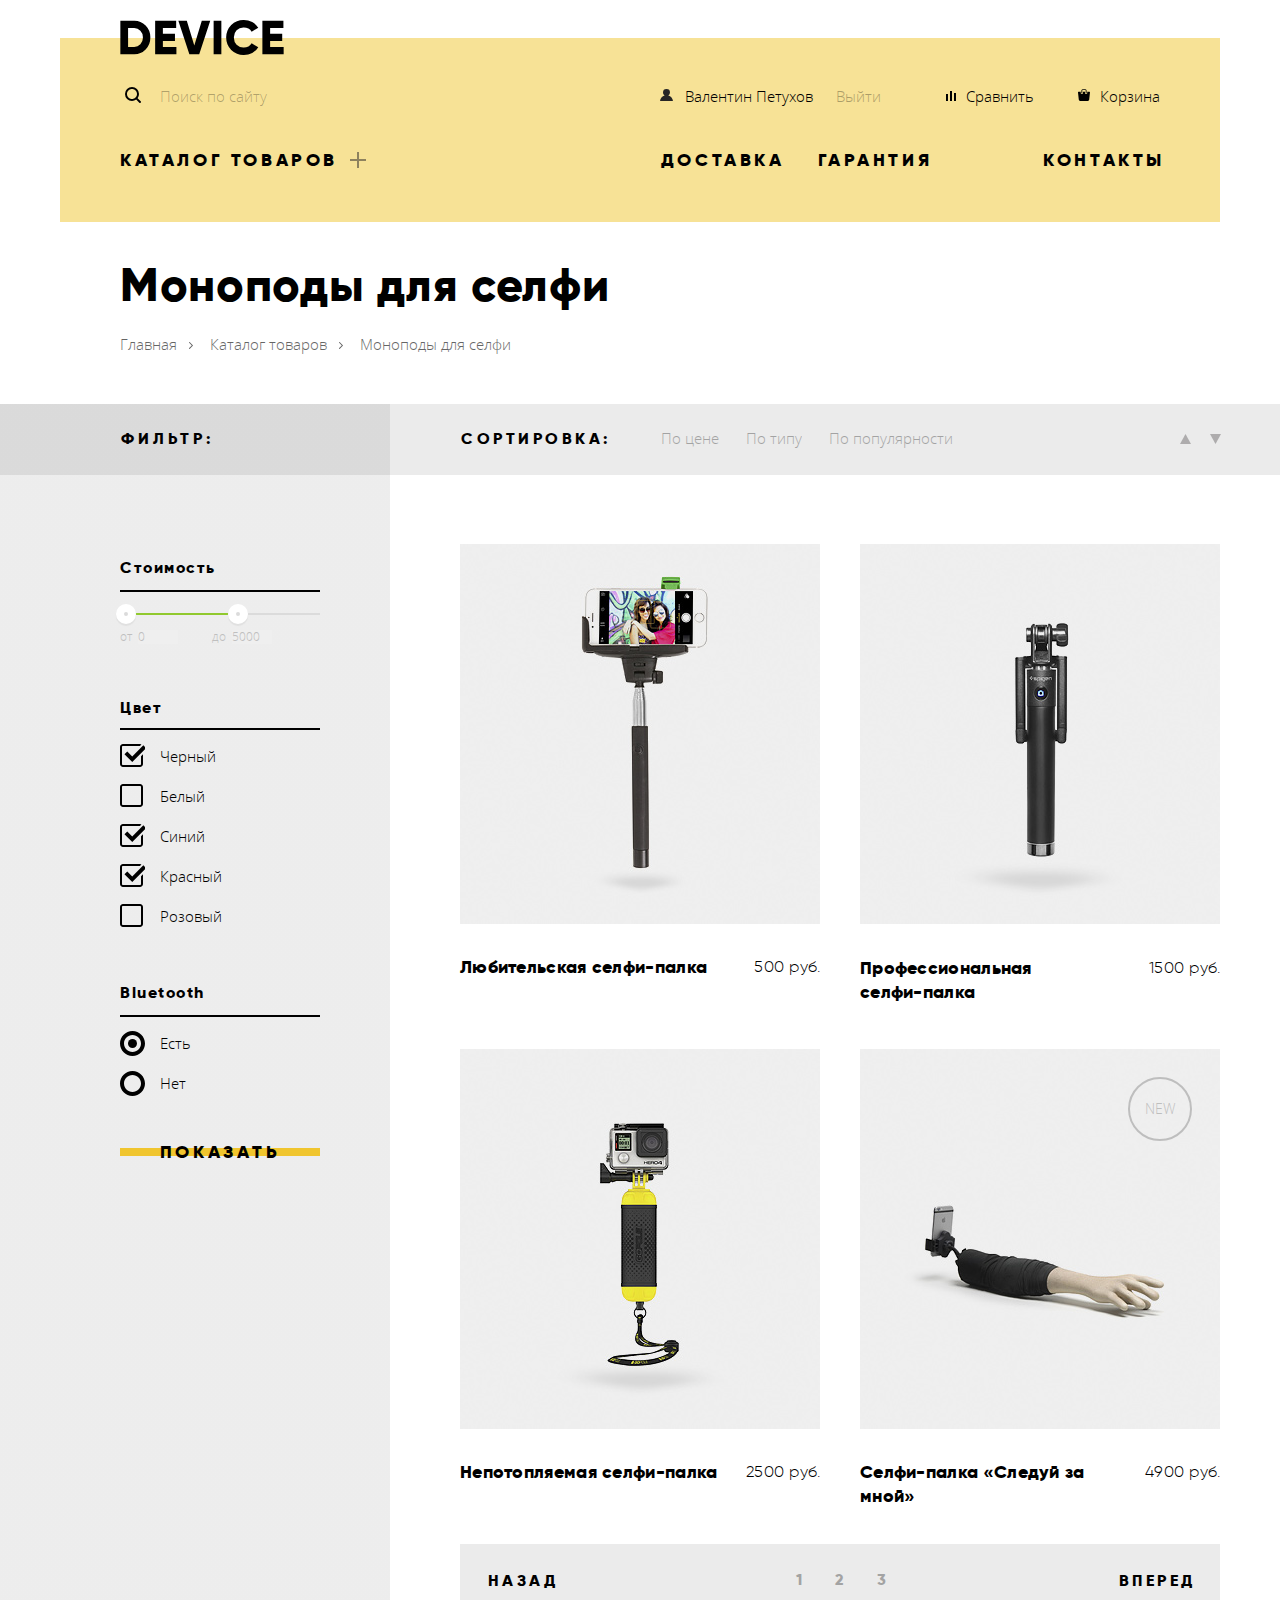
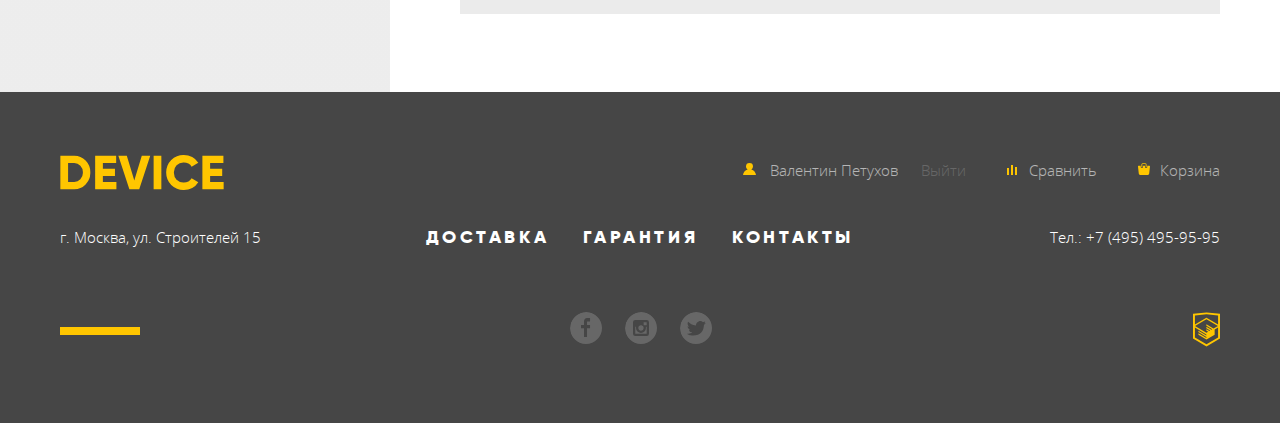
==== commit db054fd7: "26.06" ====
--- a/catalog.html
+++ b/catalog.html
@@ -4,7 +4,7 @@
     <meta charset="utf-8">
     <title>Dmitry Stepanov: Девайс</title>
     <link href="css/normalize.css" rel="stylesheet">
-    <link href="css/min.style.css" rel="stylesheet" type="text/css">
+    <link href="css/style.css" rel="stylesheet" type="text/css">
   </head>
   <body class="inner-page">
 
@@ -27,8 +27,10 @@
 
         <div class="container">
           <form class="index-search" action="#" method="post">
-            <label class="visually-hidden" for="search">Поиск по сайту</label>
-            <input class="index-search-input" id="search" type="search" name="search" placeholder="Поиск по сайту">
+            <label class="label" for="search">
+              <span class="visually-hidden">Поиск по сайту</span>
+            </label>
+            <input class="index-search-input" id="search" type="search" name="search" placeholder="Поиск по сайту" required>
             <button class="button search-submit" type="submit">Найти</button>
           </form>
 
--- a/css/style.css
+++ b/css/style.css
@@ -0,0 +1,2069 @@
+@font-face{
+  font-family: "Gilroy";
+  src: url(" ../fonts/gilroylight.woff2"),
+       url(" ../fonts/gilroylight.woff");
+  font-style: normal;
+  font-weight: lighter;
+}
+
+@font-face{
+  font-family: "Gilroy";
+  src: url("../fonts/gilroyextrabold.woff2"),
+       url("../fonts/gilroyextrabold.woff");
+  font-style: normal;
+  font-weight: bold;
+}
+
+@font-face{
+  font-family: "Opensans";
+  src: url("../fonts/opensans.woff2"),
+       url("../fonts/opensans.woff");
+  font-style: normal;
+  font-weight: normal;
+}
+
+@font-face{
+  font-family: "Opensans";
+  src: url("../fonts/opensanslight.woff2"),
+       url("../fonts/opensanslight.woff");
+  font-style: normal;
+  font-weight: lighter;
+}
+
+@keyframes modal-bounce {
+  0% {
+    transform: translateY(-2000px);
+  }
+  70% {
+    transform: translateY(30px);
+  }
+  90% {
+    transform: translateY(-10px);
+  }
+  100% {
+    transform: translateY(0);
+  }
+}
+
+@keyframes modal-shake {
+  0%,
+  100% {
+    transform: translateX(0);
+  }
+  10%,
+  30%,
+  50%,
+  70%,
+  90% {
+    transform: translateX(10px);
+  }
+  20%,
+  30%,
+  60%,
+  80% {
+    transform: translateX(-10px);
+  }
+}
+
+body {
+  margin: 0;
+  padding: 0;
+
+  font-family: "Opensans", Arial, sans-serif;
+  font-size: 15px;
+  line-height: 30px;
+}
+
+a {
+  color: #000000;
+  text-decoration: none;
+}
+
+.about-us {
+  position: relative;
+
+  padding-right: 90px;
+
+  width: 565px;
+}
+
+.about-us::before {
+  content: "";
+
+  position: absolute;
+  left: 0;
+  top: -11px;
+
+  width: 80px;
+  height: 8px;
+
+  background-color: #000000;
+}
+
+.about-us h2 {
+  font-family: "Gilroy", Arial, sans-serif;
+  font-size: 47px;
+  line-height: 48px;
+  font-weight: bold;
+
+  margin-bottom: 45px;
+}
+
+.about-us p {
+  margin-bottom: 30px;
+}
+
+.about-us p:last-of-type {
+  margin-bottom: 65px;
+}
+
+.about-us .button {
+  width: 260px;
+}
+
+.about-us .transport-company-list li:last-child {
+  margin-bottom: 55px;
+}
+
+.breadcrumbs {
+  display: flex;
+
+  margin: 0;
+  margin-left: 60px;
+  margin-bottom: 45px;
+  padding: 0;
+
+  list-style: none;
+}
+
+.breadcrumbs li {
+  position: relative;
+
+  opacity: 0.6;
+
+  margin-right: 33px;
+}
+
+.breadcrumbs li:hover {
+  opacity: 1;
+}
+
+.breadcrumbs li:active {
+  opacity: 0.3;
+}
+
+.breadcrumbs li::after {
+  content: "";
+
+  position: absolute;
+  top: 13px;
+  right: -20px;
+
+  width: 8px;
+  height: 8px;
+
+  background-image: url("../img/svg/nav-arrow.svg");
+  background-repeat: no-repeat;
+}
+
+.breadcrumbs li:last-child::after {
+  display: none;
+}
+
+.button {
+  display: inline-block;
+
+  font-family: "Gilroy", Arial, sans-serif;
+  font-size: 18px;
+  line-height: 24px;
+  font-weight: bold;
+  text-transform: uppercase;
+  text-align: center;
+  vertical-align: middle;
+  letter-spacing: 3.7px;
+
+  padding-top: 8px;
+  padding-bottom: 8px;
+
+  background-color: transparent;
+  background-image: linear-gradient(to bottom, transparent 40%, #f0c52e 40%, #f0c52e 60%, transparent 60%);
+}
+
+.button:hover {
+  background-image: linear-gradient(to bottom, #f0c52e 0%, #f0c52e 100%);
+}
+
+.button:active {
+  background-color: #f0c52e;
+  color: rgba(0, 0, 0, 0.3);
+}
+
+.catalog-underlay {
+  background-image: linear-gradient(to bottom, hsla(0, 0%, 0%, 0.08) 71px, transparent 71px),
+                    linear-gradient(to right, hsl(0, 0%, 93%) calc(50% - 250px), transparent calc(50% - 250px));
+  min-width: 1200px;
+  flex-grow: 1;
+}
+
+.container-centrifier {
+  width: 1200px;
+  margin: 0 auto;
+
+  padding: 0 20px;
+  box-sizing: border-box;
+
+  position: relative;
+}
+
+.contacts {
+  position: relative;
+
+  width: 595px;
+
+  padding-left: 35px;
+  box-sizing: border-box;
+}
+
+.contacts::before {
+  content: "";
+
+  position: absolute;
+  left: 35px;
+  top: -11px;
+
+  width: 80px;
+  height: 8px;
+
+  background-color: #000000;
+}
+
+.contacts h2 {
+  font-family: 'Gilroy', Arial, sans-serif;
+  font-size: 47px;
+  line-height: 48px;
+  font-weight: bold;
+
+  margin-bottom: 45px;
+}
+
+.contacts p {
+  margin-bottom: 40px;
+}
+
+.contacts .contacts-button-map {
+  display: block;
+
+  margin-bottom: 60px;
+}
+
+.contacts .button {
+  width: 260px;
+}
+
+.filter {
+  width: 330px;
+}
+
+.filter h2 {
+  margin: 0;
+  margin-bottom: 82px;
+  padding: 0;
+  padding-top: 23px;
+  padding-right: 116px;
+
+  height: 47px;
+
+  display: block;
+
+  font-family: "Gilroy", Arial, sans-serif;
+  font-size: 16px;
+  line-height: 24px;
+  font-weight: bold;
+  text-transform: uppercase;
+  letter-spacing: 4px;
+  text-align: center;
+  vertical-align: middle;
+}
+
+.filter .button {
+  width: 200px;
+
+  border: none;
+}
+
+.filter .button:focus {
+  outline: none;
+}
+
+.filters {
+  padding-left: 60px;
+  padding-right: 70px;
+}
+
+.filters .bluetooth {
+  margin-bottom: 17px;
+}
+
+.filter-group {
+  position: relative;
+
+  border: none;
+
+  margin: 0;
+  margin-bottom: 38px;
+  padding: 0;
+}
+
+.filter-group::before {
+  content: "";
+
+  position: absolute;
+  top: -13px;
+  left:0;
+
+  width: 200px;
+  height: 2px;
+
+  background-color: #000000;
+}
+
+.filter-group legend {
+  font-family: "Gilroy", Arial, sans-serif;
+  font-size: 16px;
+  line-height: 24px;
+  font-weight: bold;
+  letter-spacing: 1.5px;
+
+  margin: 0;
+  margin-bottom: 23px;
+  padding: 0;
+}
+
+.filter-group ul {
+  margin: 0;
+  padding: 0;
+
+  list-style: none;
+}
+
+.filter-color {
+  margin-bottom: 33px;
+}
+
+.filter-color legend {
+  margin-bottom: 21px;
+}
+
+.filter-option   {
+  position: relative;
+
+  padding-left: 40px;
+  margin-bottom: 10px;
+}
+
+ .filter-option:last-child {
+  margin-bottom: 17px;
+}
+
+.filter-option-checkbox + label::before,
+.filter-option-radio + label::before {
+  content: "";
+
+  position: absolute;
+  top: 3px;
+  left: 0;
+
+  width: 25px;
+  height: 25px;
+}
+
+.filter-option-checkbox + label::before  {
+  background-image: url("../img/svg/checkbox-off.svg");
+  background-repeat: no-repeat;
+}
+
+.filter-option-checkbox:hover + label::before  {
+  opacity: 0.6;
+}
+
+.filter-option-checkbox:active + label::before  {
+  background-image: url("../img/svg/checkbox-on.svg");
+  background-repeat: no-repeat;
+}
+
+.filter-option-checkbox:checked + label::before  {
+  background-image: url("../img/svg/checkbox-on.svg");
+  background-repeat: no-repeat;
+}
+
+.filter-option-checkbox:checked:hover + label::before  {
+  opacity: 0.6;
+}
+
+.filter-option-checkbox:checked:active + label::before  {
+  background-image: url("../img/svg/checkbox-off.svg");
+  background-repeat: no-repeat;
+}
+
+.filter-option-radio + label::before  {
+  background-image: url("../img/svg/radio-off.svg");
+  background-repeat: no-repeat;
+}
+
+.filter-option-radio:hover + label::before  {
+  opacity: 0.6;
+}
+
+.filter-option-radio:active + label::before  {
+  background-image: url("../img/svg/radio-on.svg");
+  background-repeat: no-repeat;
+}
+
+.filter-option-radio:checked + label::before  {
+  background-image: url("../img/svg/radio-on.svg");
+  background-repeat: no-repeat;
+}
+
+.filter-option-radio:checked:hover + label::before  {
+  opacity: 0.6;
+}
+
+.filter-option-radio:checked:active + label::before  {
+  background-image: url("../img/svg/radio-off.svg");
+  background-repeat: no-repeat;
+}
+
+.filter-price {
+  margin-bottom: 44px;
+}
+
+.footer {
+  margin-top: 40px;
+  padding: 67px 0;
+  padding-top: 65px;
+
+  min-width: 1200px;
+
+  background-color: #464646;
+}
+
+.footer-catalog {
+  margin-top: 0;
+  padding-top: 63px;
+}
+
+.footer-top {
+  display: flex;
+  justify-content: space-between;
+
+  margin-bottom: 32px;
+}
+
+.footer-catalog .footer-top {
+  margin-bottom: 23px;
+}
+
+.footer-middle {
+  display: flex;
+  justify-content: space-between;
+
+  margin-bottom: 60px;
+}
+
+.footer-middle p {
+  color: #ffffff;
+
+  margin: 0;
+  padding: 0;
+}
+
+.footer-middle a {
+  color: #ffffff;
+  font-family: "Gilroy", Arial, sans-serif;
+  font-size: 18px;
+  line-height: 24px;
+  font-weight: bold;
+  text-transform: uppercase;
+  letter-spacing: 3.5px;
+}
+
+.footer-middle li:hover a {
+  opacity: 0.6;
+}
+
+.footer-middle li:active a {
+  opacity: 0.3;
+}
+
+.footer-middle ul {
+  list-style: none;
+
+  width: 440px;
+
+  padding: 0;
+  padding-left: 25px;
+  margin: 0;
+
+  display: flex;
+  flex-wrap: wrap;
+}
+
+.footer-middle .nav-index-option {
+  margin-right: 34px;
+}
+
+.footer-middle .nav-index-option:nth-child(3) {
+  margin-right: 0;
+}
+
+.footer-middle .footer-contacts-tel {
+  margin-left: 45px;
+}
+
+.footer-bottom {
+  position: relative;
+
+  display: flex;
+  justify-content: space-between;
+}
+
+.footer-bottom:before {
+  content: "";
+
+  position: absolute;
+  top: 15px;
+  left: 0;
+
+  width: 80px;
+  height: 8px;
+
+  background-color: #ffc600;
+}
+
+.footer-bottom img:hover {
+  opacity: 0.6;
+}
+
+.footer-bottom img:active {
+  opacity: 0.3;
+}
+
+.footer-bottom .footer-academy-link {
+  margin-left: 50px;
+}
+
+.header-index {
+  height: 320px;
+  box-sizing: border-box;
+
+  margin-top: 20px;
+  padding: 0 60px;
+
+  background-image: linear-gradient(to bottom, #ffffff 5.5%, #f7e296 5.5%);
+}
+
+.header-index .container {
+  display: flex;
+}
+
+.header-inner-page {
+  height: 202px;
+
+  margin-bottom: 35px;
+
+  background-image: linear-gradient(to bottom, #ffffff 9%, #f7e296 9%);
+}
+
+.index-search {
+  position: relative;
+
+  width: 440px;
+  margin-right: 100px;
+
+  display: flex;
+}
+
+.index-search::before {
+  content: "";
+
+  position: absolute;
+  top: 16px;
+  left: 5px;
+
+  width: 20px;
+  height: 20px;
+
+  background-image: url("../img/svg/search.svg");
+  background-repeat: no-repeat;
+}
+
+.index-search .index-search-input {
+  width: 440px;
+  height: 50px;
+
+  padding-left: 40px;
+
+  background-color: #f7e296;
+  border: none;
+
+  box-sizing: border-box;
+}
+
+.index-search .index-search-input:focus {
+  color: #000000;
+
+  outline: none;
+  border-bottom: 2px solid #000000;
+}
+
+.index-search-input::placeholder {
+  color: rgba(0, 0, 0, 0.3);
+}
+
+.index-search-input:hover::placeholder {
+  color: rgba(0, 0, 0, 0.6);
+}
+
+.search-submit {
+  display: block;
+
+  position: absolute;
+  top: -4px;
+  right: 0;
+
+  width: 85px;
+
+  padding-top: 13px;
+  padding-bottom: 13px;
+
+  background-image: none;
+  background-color: #f7e296;
+  border: 2px solid #000000;
+
+  opacity: 0;
+}
+
+.index-search-input:focus + .search-submit,
+.index-search-input:valid + .search-submit,
+.search-submit:focus,
+.search-submir:active {
+  opacity: 1;
+}
+
+.search-submit:hover,
+.search-submit:focus,
+.search-submit:active  {
+  outline: none;
+
+  background-image: none;
+  background-color: #000000;
+
+  color: #ffffff;
+}
+
+.search-submit:active {
+  color: rgba(255, 255, 255, 0.3);
+}
+
+.inner-page {
+  display: flex;
+  flex-direction: column;
+  min-height: 100vh;
+}
+
+.inner-page-main-header {
+  font-family: "Gilroy", Arial, sans-serif;
+  font-size: 47px;
+  line-height: 56px;
+  font-weight: bold;
+
+  margin: 0;
+  margin-left: 60px;
+  margin-bottom: 16px;
+  padding: 0;
+  letter-spacing: 0.7px;
+}
+
+.logo {
+  margin-bottom: 10px;
+}
+
+.logo:hover {
+  fill: #666666;
+  opacity: 0.6;
+}
+
+.logo:active {
+  fill: #b2b2b2;
+  opacity: 0.3;
+}
+
+.logo-catalog {
+  margin-bottom: 7px;
+}
+
+.logo-footer {
+  fill: #ffc600;
+  margin-bottom: 0;
+}
+
+.logo-footer:hover {
+  fill: #b5931c;
+  opacity: 0.6;
+}
+
+.logo-footer:active {
+  fill: #7e6d31;
+  opacity: 0.3;
+}
+
+.logotypes-list {
+  display: flex;
+
+  margin:0;
+  margin-bottom: 100px;
+  padding: 0;
+
+  list-style: none;
+}
+
+.logotype {
+  width: 260px;
+  height: 100px;
+
+  margin-right: 40px;
+}
+
+.logotype img {
+  width: 260px;
+  height: 100px;
+}
+
+.logotype:hover img  {
+  visibility: hidden;
+}
+
+.logo-1 {
+   background-image: url("../img/logo-1-color.jpg");
+ }
+
+.logo-2 {
+  background-image: url("../img/logo-2-color.jpg");
+}
+
+.logo-3 {
+  background-image: url("../img/logo-3-color.jpg");
+}
+
+.logo-4 {
+  background-image: url("../img/logo-4-color.jpg");
+}
+
+.main-content {
+  display: flex;
+  flex-direction: column;
+  flex-grow: 1;
+}
+
+.main-slider {
+  position: relative;
+  bottom: 105px;
+
+  margin-bottom: -25px;
+
+  z-index: 5;
+}
+
+.main-slider-list {
+  list-style: none;
+
+  margin: 0;
+  padding: 0;
+}
+
+.main-slider-toggler {
+  position: absolute;
+  right: 65px;
+  bottom: 147px;
+}
+
+.main-slide {
+  display: none;
+}
+
+.main-slider-toggler label {
+  display: inline-block;
+  font-size: 0;
+
+  width: 14px;
+  height: 14px;
+
+  margin-right: 15px;
+
+  border: none;
+  background-color: transparent;
+  background-image: url("../img/svg/slider-button-empty-small.svg");
+  background-repeat: no-repeat;
+}
+
+#main-slider-control-1:checked ~ .main-slider-list #main-slide-1,
+#main-slider-control-2:checked ~ .main-slider-list #main-slide-2,
+#main-slider-control-3:checked ~ .main-slider-list #main-slide-3 {
+  display: flex;
+}
+
+#main-slider-control-1:checked ~ .main-slider-toggler label[for="main-slider-control-1"],
+#main-slider-control-2:checked ~ .main-slider-toggler label[for="main-slider-control-2"],
+#main-slider-control-3:checked ~ .main-slider-toggler label[for="main-slider-control-3"] {
+  background-image: url("../img/svg/slider-button-small.svg");
+}
+
+.main-slide h2 {
+  font-family: 'Gilroy', Arial, sans-serif;
+  font-size: 47px;
+  line-height: 56px;
+  font-weight: bold;
+  letter-spacing: 0.7px;
+
+  margin: 0;
+  margin-top: 70px;
+  margin-bottom: 20px;
+  padding: 0;
+
+  position: relative;
+}
+
+.main-slide h2::before {
+  content: "";
+
+  position: absolute;
+  top: -40px;
+  left: 0;
+
+  width: 100px;
+  height: 9px;
+
+  background-color: #ffffff;
+}
+
+.main-slide h2::after {
+  content: "01";
+
+  position: absolute;
+  top: -35px;
+  right: 60px;
+
+  width: 170px;
+  height: 130px;
+
+  color: #ffffff;
+  font-size: 180px;
+
+  z-index: -2;
+}
+
+.main-slide-2 h2::after {
+  content: "02";
+  right: 75px;
+}
+
+.main-slide-3 h2::after {
+  content: "03";
+  right: 85px;
+}
+
+.main-slide p {
+  margin: 0;
+  margin-bottom: 43px;
+  padding: 0;
+}
+
+.main-slide img {
+  padding-left: 90px;
+
+  width: 385px;
+  height: 480px;
+}
+
+.main-slide .button {
+  margin-bottom: 46px;
+
+  width: 220px;
+}
+
+.main-slide-left-column {
+  width: 600px;
+}
+
+.main-slide-right-column {
+  width: 560px;
+}
+
+.main-slide-feature td {
+  font-family: "Gilroy", Arial, sans-serif;
+  font-size: 36px;
+  line-height: 48px;
+  font-weight: lighter;
+
+  min-width: 145px;  /*145*/
+
+  margin-bottom: 15px;
+
+
+  box-sizing: border-box;
+}
+
+.main-slide-feature td:nth-child(2),
+.main-slide-feature-description td:nth-child(2) {
+  padding-left: 10px;
+}
+
+.main-slide-feature-description {
+  font-size: 13px;
+  line-height: 20px;
+}
+
+.main-slide-feature-description td {
+  padding-top: 4px;
+}
+
+.modal {
+  position: fixed;
+  top: 50%;
+  left: 50%;
+
+  margin-left: -480px;
+  margin-top: -278px;
+
+  width: 960px;
+  height: 555px;
+
+  display: none;
+}
+
+.modal-show {
+  display: block;
+  z-index: 10;
+  animation: modal-bounce 0.5s;
+}
+
+.modal-error {
+  animation: modal-shake 0.5s;
+}
+
+.modal-login {
+  padding: 85px 100px;
+  box-sizing: border-box;
+
+  background-color: #ffffff;
+}
+
+.modal-login label {
+  display: block;
+}
+
+.modal-login-form {
+  display: flex;
+  flex-wrap: wrap;
+  justify-content: space-between;
+}
+
+.modal-login-form input {
+  background-color: #f2f2f2;
+
+  box-sizing: border-box;
+}
+
+.modal-login-form input[type="text"],
+.modal-login-form input[type="email"] {
+  width: 360px;
+
+  padding: 16px 0 16px 22px;
+
+  border: none;
+}
+
+.modal-login-form input[type="text"] {
+  margin-right: 40px;
+}
+
+.modal-login-form textarea {
+  width: 760px;
+  height: 155px;
+
+  padding-top: 16px;
+  padding-left: 22px;
+
+  background-color: #f2f2f2;
+
+  border: none;
+}
+
+.modal-login-form input[type="text"]:hover,
+.modal-login-form input[type="email"]:hover,
+.modal-login-form textarea:hover {
+  background-color: #eaeaea;
+}
+
+.modal-login-form input[type="text"]:focus,
+.modal-login-form input[type="email"]:focus,
+.modal-login-form textarea:focus {
+  background-color: none;
+  outline: 3px solid #f7e296;
+}
+
+.modal-login-form input[type="text"]:invalid,
+.modal-login-form input[type="email"]:invalid,
+.modal-login-form textarea:invalid {
+  background-color: #f6dada;
+  outline: none;
+}
+
+.modal-login-form label {
+  font-family: "Gilroy", Arial, sans-serif;
+  font-size: 18px;
+  line-height: 24px;
+  font-weight: bold;
+
+  margin-bottom: 10px;
+}
+
+.modal-login-form button {
+  border: none;
+
+  width: 200px;
+}
+
+.modal-login-form button:focus {
+  outline: none;
+}
+
+.modal-login-message {
+  margin-top: 35px;
+  margin-bottom: 45px;
+}
+
+.modal-map iframe {
+  z-index: 10;
+
+  width: 950px;
+  height: 560px;
+
+  overflow: hidden;
+
+  border: none;
+}
+
+.modal-map img {
+  z-index: -1;
+  position: absolute;
+  top: 20px;
+  left: 0;
+}
+
+.modal-close {
+  position: absolute;
+  right: 25px;
+  top: 25px;
+
+  width: 55px;
+  height: 55px;
+
+  border: none;
+  background-color: transparent;
+  background-image: url("data:image/svg+xml,%3Csvg xmlns='http://www.w3.org/2000/svg' width='55' height='55' viewBox='0 0 55 55'%3E%3Cpath fill='%23F0C52E' d='M27.5 0C12.312 0 0 12.312 0 27.5S12.312 55 27.5 55 55 42.688 55 27.5 42.688 0 27.5 0zm11.476 37.072l-1.486 1.426-9.99-9.574-9.987 9.574-1.488-1.426 9.988-9.573-9.987-9.573 1.487-1.425 9.987 9.573 9.988-9.573 1.487 1.425-9.989 9.574 9.99 9.572z'/%3E%3C/svg%3E");
+
+  opacity: 0.6;
+
+  font-size: 0;
+}
+
+.modal-close:hover {
+  opacity: 1;
+}
+
+.modal-close:active {
+  opacity: 0.3;
+}
+
+.modal-close:focus {
+  outline: none;
+}
+
+.nav-index ul {
+  display: flex;
+  justify-content: space-between;
+
+  padding: 0;
+  margin: 0;
+
+  list-style: none;
+}
+
+.nav-index  a {
+  font-family: "Gilroy", Arial, sans-serif;
+  font-size: 18px;
+  line-height: 24px;
+  font-weight: bold;
+  text-transform: uppercase;
+}
+
+.nav-index-catalog {
+  position: relative;
+
+  width: 540px;
+
+  padding-bottom: 140px;
+}
+
+.nav-index-catalog::after {
+  content: "";
+  position: absolute;
+
+  top: 7px;
+  left: 230px;
+
+  width: 17px;
+  height: 17px;
+
+  background-image: url("../img/svg/plus.svg");
+  background-repeat: no-repeat;
+  opacity: 0.5;
+}
+
+.nav-index-catalog div {
+  position: absolute;
+  top: 55px;
+
+  width: 1160px;
+
+  margin-left: -60px;
+  padding-left: 60px;
+
+  box-sizing: border-box;
+
+  display: none;
+}
+
+.nav-index-catalog:hover div {
+  display: flex;
+  justify-content: flex-start;
+
+  z-index: 20;
+
+  background-color: #f7e296;
+}
+
+.nav-index-catalog ul {
+  margin-right: 15px;
+
+  display: flex;
+  flex-direction: column;
+  justify-content: flex-start;
+}
+
+.nav-index-catalog ul:last-child {
+  margin-right: 0;
+}
+
+.nav-index-option a {
+  letter-spacing: 3.6px;
+}
+
+.nav-undex-inner-page-option a {
+  letter-spacing: 3px;
+}
+
+.nav-index-option:hover > a {
+  opacity: 0.6;
+}
+
+.nav-index-option:active > a {
+  opacity: 0.3;
+}
+
+.nav-index-contacts {
+  margin-left: 105px;
+  margin-right: -5px;
+}
+
+.nav-index-contacts-footer {
+  margin-right: 0;
+}
+
+.nav-index-inner-page .nav-index-contacts {
+  margin-left: 110px;
+}
+
+.nav-index-warranty {
+  margin-left: 32px;
+}
+
+.nav-index-catalog-item {
+  margin-bottom: 15px;
+
+  width: 200px;
+}
+
+.nav-index-catalog-item a {
+  font-family: "Opensans", Arial, sans-serif;
+  font-size: 15px;
+  line-height: 30px;
+  text-transform: none;
+  font-weight: lighter;
+  letter-spacing: normal;
+}
+
+.nav-index-catalog-item:hover > a {
+    opacity: 0.6;
+}
+
+.nav-index-catalog-item:active > a {
+    opacity: 0.3;
+}
+
+.pagination {
+  display: flex;
+  justify-content: space-between;
+  align-items: center;
+
+  width: 760px;
+  height: 70px;
+
+  margin: 0;
+  margin-left: 70px;
+  margin-bottom: 78px;
+  padding: 0;
+
+  list-style: none;
+
+  background-color: #ebebeb;
+}
+
+.pagination li {
+  text-align: center;
+}
+
+.pagination a {
+  font-family: "Gilroy", Arial, sans-serif;
+  font-size: 16px;
+  line-height: 24px;
+  font-weight: bold;
+  text-transform: uppercase;
+  letter-spacing: 3.5px;
+
+  opacity: 0.3;
+}
+
+.pagination a:hover {
+  opacity: 0.6;
+}
+
+.pagination a:active {
+  opacity: 1;
+}
+
+.pagination-control {
+  width: 126px;
+  height: 65px;
+  box-sizing: border-box;
+
+  padding-top: 18px;
+}
+
+.pagination-control:hover {
+  background-color: #d9d9d9;
+}
+
+.pagination-control:active {
+  background-color: #d9d9d9;
+}
+
+.pagination-control a {
+  opacity: 1;
+}
+
+.pagination-control:active a {
+  opacity: 0.6;
+}
+
+.pagination-control-backwards {
+  margin-right: 180px;
+}
+
+.pagination-control-forward {
+  margin-left: 175px;
+}
+
+.popular {
+  display: flex;
+  flex-wrap: wrap;
+
+  margin-bottom: 140px;
+  padding: 0;
+
+  list-style: none;
+}
+
+.popular-item {
+  width: 160px;
+  min-height: 240px;
+
+  margin-right: 40px;
+}
+
+.popular-item:nth-child(6) {
+  margin-right: 0;
+}
+
+.popular-image {
+  width: 160px;
+  height: 160px;
+  box-sizing: border-box;
+
+  margin-bottom: 5px;
+
+  background-color: #f7e296;
+}
+
+.popular-image-1 {
+  padding: 50px 30px;
+}
+
+.popular-image-2 {
+  padding: 40px 35px 0 35px;
+}
+
+.popular-image-3 {
+  padding: 38px 40px 35px 50px;
+}
+
+.popular-image-4 {
+  padding: 30px 25px 25px 30px;
+}
+
+.popular-image-5 {
+  padding: 32px 49px 32px 55px;
+}
+
+.popular-image-6 {
+  padding: 49px 14px 44px 14px;
+}
+
+.popular-item-link:hover .popular-image {
+  background-color: #f0c52e;
+}
+
+.popular-item-link:active .popular-image {
+  opacity: 0.3;
+  background-color: #f0c52e;
+}
+
+.popular-item-link:active .popular-name {
+  opacity: 0.3;
+}
+
+.popular-name {
+  font-family: "Gilroy", Arial, sans-serif;
+  font-size: 18px;
+  line-height: 24px;
+  font-weight: bold;
+}
+
+.products {
+  margin-left: 70px;
+}
+
+.products-list {
+  display: flex;
+  justify-content: space-between;
+  flex-wrap: wrap;
+
+  margin: 0;
+  padding: 0;
+
+  list-style: none;
+}
+
+.product {
+  display: flex;
+  flex-wrap: wrap;
+  justify-content: space-between;
+
+  position: relative;
+
+  width: 360px;
+  min-height: 465px;
+
+  margin-bottom: 30px;
+  margin-right: 40px;
+}
+
+.product:hover .product-photo {
+  opacity: 0.3;
+}
+
+.product:hover  .product-actions {
+  display: block;
+}
+
+.product:hover  .product-to-bin:focus {
+  outline: none;
+}
+
+.product:first-child {
+  margin-bottom: 40px;
+}
+
+.product:nth-child(2n) {
+  margin-right: 0;
+}
+
+.product:nth-child(4) .product-photo {
+  margin-bottom: 25px;
+}
+
+.product-photo {
+  margin-bottom: 16px;
+}
+
+.product-name {
+  font-family: "Gilroy", Arial, sans-serif;
+  font-size: 18px;
+  line-height: 24px;
+  font-weight: bold;
+  letter-spacing: 0.3px;
+
+  width: 260px;
+  min-height: 40px;
+
+  margin: 0;
+  padding: 0;
+
+  order: 1;
+}
+
+.product-price {
+  font-family: "Gilroy", Arial, sans-serif;
+  font-size: 16px;
+  line-height: 24px;
+  font-weight: normal;
+  letter-spacing: 0.5px;
+
+  margin: 0;
+  padding: 0;
+
+  order: 2;
+}
+
+.product-new {
+  position: relative;
+}
+
+.product-new::after {
+  content: "NEW";
+
+  font-size: 14px;
+  line-height: 24px;
+  color: #bebebe;
+  text-align: center;
+
+  padding-top: 18px;
+  padding-bottom: 18px;
+
+  position: absolute;
+  top: 28px;
+  right: 28px;
+
+  width: 60px;
+
+  border: 2px solid #bebebe;
+  border-radius: 50%;
+}
+
+.product-actions {
+  display: none;
+
+  position: absolute;
+  top: 170px;
+  left: 60px;
+
+  width: 200px;
+
+  margin: 0 auto;
+  margin-left: 20px;
+
+  z-index: 10;
+}
+
+.product-to-bin {
+  display: block;
+
+  border: none;
+
+  width: 200px;
+}
+
+.product-to-comparison {
+  text-align: center;
+}
+
+.product-to-comparison a {
+  opacity: 0.6;
+}
+
+.product-to-comparison:hover a {
+  opacity: 1;
+}
+
+.product-to-comparison:active a {
+  opacity: 0.3;
+}
+
+.range-controls {
+  position: relative;
+
+  padding-top: 10px;
+
+  margin-bottom: 7px;
+}
+
+.range-controls .scale {
+  background-color: #dbdbdb;
+
+  height: 2px;
+}
+
+.range-controls .bar {
+  background-color: #91c92f;
+
+  height: 2px;
+
+  width: 60%;
+}
+
+.range-controls .toggle {
+  position: absolute;
+  top: 1px;
+  left: 0;
+
+  width: 4px;
+  height: 4px;
+
+  border: 8px solid #ffffff;
+  border-radius: 50%;
+
+  box-shadow: 0 2px 1px  0 #e0e0e0;
+
+  background-color: #dbdbdb;
+
+  cursor: pointer;
+}
+
+.range-controls .toggle-min {
+  left: -4px;
+}
+
+.range-controls .toggle-max {
+  left: 108px;
+}
+
+.price-controls {
+  font-size: 0;
+}
+
+.price-controls label {
+  display: inline-block;
+  vertical-align: middle;
+
+  width: 30%;
+
+  font-size: 12px;
+  color: #bfbfbf;
+
+  margin-right: 32px;
+}
+
+.price-controls input {
+  width: 40px;
+
+  padding: 0;
+  margin-left: 3px;
+
+  background-color: #efefef;
+  border: none;
+
+  color: #bfbfbf;
+}
+
+.service-slider {
+  margin-bottom: 100px;
+
+  min-height: 310px;
+
+  min-width: 1200px;
+
+  background-image: linear-gradient(to bottom, #ffffff 8%, #e5e5e5 8%);
+}
+
+.service-slider .container-centrifier {
+  display: flex;
+}
+
+.service-slider-toggle {
+  position: relative;
+
+  padding: 0;
+  padding-top: 5px;
+  margin: 0;
+
+  width: 300px;
+
+  list-style: none;
+}
+
+.service-slider-toggle::after {
+  content: "";
+
+  position: absolute;
+  top: -75px;
+  right: 15px;
+
+  width: 8px;
+  height: 320px;
+
+  background-color: #000000;
+}
+
+.service-slider-toggle li {
+  position: relative;
+
+  margin-bottom: 25px;
+}
+
+.service-slider-toggle li:active::after {
+  content: "";
+
+  position: absolute;
+  top: 0;
+  right: 20px;
+
+  width: 130px;
+  height: 40px;
+
+  background-color: #000000;
+}
+
+.service-slider-toggle .button {
+  width: 160px;
+}
+
+.service-slide {
+  padding-left: 100px;
+
+  display: none;
+}
+
+#service-slider-control-1:checked ~ .container-centrifier #service-slide-1,
+#service-slider-control-2:checked ~ .container-centrifier #service-slide-2,
+#service-slider-control-3:checked ~ .container-centrifier #service-slide-3 {
+  display: flex;
+}
+
+.service-slide img {
+  margin-right: 40px;
+  margin-top: 10px;
+
+  width: 150px;
+  height: 160px;
+}
+
+.service-slide p {
+  padding-right: 110px;
+}
+
+.service-slide h2 {
+  font-family: "Gilroy", Arial, sans-serif;
+  font-size: 47px;
+  line-height: 48px;
+  font-weight: bold;
+  letter-spacing: 1.5;
+
+  margin: 0;
+  margin-bottom: 30px;
+  padding: 0;
+  padding-left: 3px;
+}
+
+.service-slider-list {
+  margin: 0;
+  margin-left: 0px;
+  margin-right: 20px;
+  padding: 0;
+
+  list-style: none;
+}
+
+.service-slider-toggle-option:active .button {
+  color: #f7e184;
+
+  background-image: linear-gradient(to bottom, #000000 0%, #000000 100%);
+}
+
+.social-list {
+  width: 155px;
+
+  list-style: none;
+
+  margin: 0;
+  margin-left: 510px;
+  padding: 0;
+}
+
+.social-list li {
+  display: inline-block;
+  vertical-align: middle;
+
+  width: 33px;
+  height: 33px;
+
+  margin-right: 18px;
+  margin-bottom: 10px;
+
+  border-radius: 50%;
+
+  font-size: 0;
+
+  opacity: 0.6;
+}
+
+.social-list li:nth-child(3) {
+  margin-right: 0;
+}
+
+.social-list li:hover {
+  opacity: 1;
+}
+
+.social-list li:active {
+  opacity: 0.3;
+}
+
+.social-fb {
+  background-image: url("data:image/svg+xml,%3Csvg xmlns='http://www.w3.org/2000/svg' width='32' height='32' viewBox='0 0 32 32'%3E%3Cpath fill='%237e7e7e' d='M16 0C7.164 0 0 7.163 0 16s7.164 16 16 16c8.837 0 16-7.164 16-16S24.837 0 16 0zm4.062 9.455h-3.021v3.444h3.021v3.445h-3.021v8.61H14.02v-8.61H11v-3.445h3.021V9.455c0-1.902 1.353-3.445 3.021-3.445h3.021v3.445z'/%3E%3C/svg%3E%0A");
+  background-repeat: no-repeat;
+}
+
+.social-ig {
+  background-image: url("data:image/svg+xml,%3Csvg xmlns='http://www.w3.org/2000/svg' width='32' height='32' viewBox='0 0 32 32'%3E%3Cg fill='%237e7e7e'%3E%3Cpath d='M20.916 16a4.938 4.938 0 1 1-9.877 0c0-.394.051-.773.138-1.14h-.897v6.838h11.396V14.86h-.897c.086.367.137.746.137 1.14z'/%3E%3Cpath d='M15.978 18.659c1.466 0 2.659-1.193 2.659-2.659s-1.193-2.659-2.659-2.659c-1.466 0-2.659 1.193-2.659 2.659s1.192 2.659 2.659 2.659zM18.637 10.302h3.039v3.039h-3.039z'/%3E%3Cpath d='M16 0C7.164 0 0 7.164 0 16c0 8.837 7.164 16 16 16 8.837 0 16-7.163 16-16 0-8.836-7.163-16-16-16zm7.955 21.698a2.285 2.285 0 0 1-2.279 2.279H10.279A2.285 2.285 0 0 1 8 21.698V10.302a2.286 2.286 0 0 1 2.279-2.279h11.396a2.286 2.286 0 0 1 2.279 2.279v11.396z'/%3E%3C/g%3E%3C/svg%3E ");
+  background-repeat: no-repeat;
+}
+
+.social-tw {
+  background-image: url("data:image/svg+xml,%3Csvg xmlns='http://www.w3.org/2000/svg' width='32' height='32' viewBox='0 0 32 32'%3E%3Cpath fill='%237e7e7e' d='M16 0C7.164 0 0 7.164 0 16c0 8.837 7.164 16 16 16 8.837 0 16-7.163 16-16 0-8.836-7.163-16-16-16zm7.944 12.809c-.251 6.516-3.463 10.832-10.992 10.702h-.486c-.447 0-4.543-.443-5.344-1.823 2.479.19 4.247-.406 5.12-1.136-1.048-.289-2.923-.461-3.251-2.848.384.104.618.221 1.299.113-1.307-.824-2.758-1.519-2.679-3.643.311.317 1.164.518 1.46.457-.768-.233-2.149-3.244-.974-4.781 1.984 1.79 4.075 3.482 7.804 3.643.227-2.214 1.24-3.699 3.168-4.325 1.84-.479 3.255.26 3.901 1.138.737-.224 1.453-.466 2.193-.685-.004.833-.569 1.463-.935 1.709.747.165 1.423-.475 1.423-.475-.184.963-1.094 1.725-1.707 1.954z'/%3E%3C/svg%3E%0A");
+  background-repeat: no-repeat;
+}
+
+.sorting {
+  position: relative;
+
+  display: flex;
+
+  padding-top: 23px;
+  margin-bottom: 70px;
+
+  height: 47px;
+  min-width: 830px;
+}
+
+.sorting ul {
+  list-style: none;
+
+  height: 70px;
+
+  display: flex;
+
+  margin: 0;
+  margin-top: -4px;
+  margin-left: 20px;
+  padding: 0;
+}
+
+.sorting li {
+  margin-right: 27px;
+}
+
+.sorting li:hover a {
+  opacity: 0.6;
+}
+
+.sorting li:active a {
+  opacity: 1;
+}
+
+.sorting a {
+  opacity: 0.3;
+}
+
+.sorting h2 {
+  font-family: "Gilroy", Arial, sans-serif;
+  font-size: 16px;
+  line-height: 24px;
+  font-weight: bold;
+  text-transform: uppercase;
+  letter-spacing: 3.5px;
+
+  margin: 0;
+  margin-left: 71px;
+  margin-right: 30px;
+  padding: 0;
+}
+
+.sorting-button {
+  position: absolute;
+  top: 30px;
+  right: 0;
+
+  padding: 0;
+
+  width: 15px;
+  height: 15px;
+
+  border: none;
+  background-color: transparent;
+
+  opacity: 0.3;
+
+  font-size: 0;
+}
+
+.sorting-button:hover {
+  opacity: 0.6;
+}
+
+.sorting-button:active {
+  opacity: 1;
+}
+
+.sorting-button:focus {
+  outline: none;
+}
+
+.sorting-button-increase {
+  background-image: url("../img/svg/icon-up-dir.svg");
+  background-repeat: no-repeat;
+
+  right: 25px;
+}
+
+.sorting-button-decrease {
+  background-image: url("../img/svg/icon-down-dir.svg");
+  background-repeat: no-repeat;
+
+  right: -5px;
+}
+
+.transport-company-list {
+  list-style: none;
+  list-style: circle;
+
+  margin: 0;
+  margin-left: 20px;
+  padding: 0;
+}
+
+.transport-company-list li {
+  font-family: "Gilroy", Arial, sans-serif;
+  font-size: 16px;
+  line-height: 40px;
+  font-weight: bold;
+
+  padding-left: 17px;
+}
+
+.user-interface {
+  display: flex;
+  justify-content: space-between;
+
+  width: 500px;
+
+  padding: 0;
+  margin: 0;
+  margin-bottom: 34px;
+
+  list-style: none;
+}
+
+.user-interface-header li {
+  padding-top: 10px;
+}
+
+.user-interface-inner-page li {
+  padding-top: 10px;
+}
+
+.user-interface-inner-page .user-interface-enter {
+  margin-right: 22px;
+}
+
+.user-interface-inner-page .user-interface-cart {
+  margin-left: 65px;
+}
+
+.user-interface-inner-page .user-interface-compare {
+  margin-left: 85px;
+}
+
+.user-interface-inner-page .user-interface-compare::before {
+  top: 20px;
+  left: -20px;
+}
+
+.user-interface-footer {
+  width: 320px;
+
+  margin-bottom: 0;
+}
+
+.user-interface-footer .user-interface-enter  {
+   margin: 0;
+}
+
+.user-interface-footer .user-interface-enter::before  {
+  top: 8px;
+  left: -2px;
+
+ background-image: url("data:image/svg+xml,%3Csvg xmlns='http://www.w3.org/2000/svg' width='13' height='12' viewBox='0 0 13 12'%3E%3Cpath fill='%23ffc600' d='M.032 12h12.937c-.163-2.643-2.074-4.837-4.671-5.543a3.47 3.47 0 0 0 1.687-2.972 3.485 3.485 0 0 0-6.97 0c0 1.264.68 2.361 1.688 2.972C2.106 7.163.194 9.357.032 12z'/%3E%3C/svg%3E%0A");
+ background-repeat: no-repeat;
+}
+
+.user-interface-footer .user-interface-cart::before  {
+  top: 8px;
+  left: -22px;
+
+  background-image: url("data:image/svg+xml,%3Csvg xmlns='http://www.w3.org/2000/svg' width='12' height='12' viewBox='0 0 12 12'%3E%3Cpath fill='%23ffc600' d='M11.864 3.017a.429.429 0 0 0-.327-.154H9.225V4.09c0 .563-.484 1.022-1.08 1.022-.594 0-1.078-.458-1.078-1.022V2.863H4.909V4.09c0 .563-.485 1.022-1.08 1.022-.595 0-1.078-.458-1.078-1.022V2.863H.438a.43.43 0 0 0-.327.154.472.472 0 0 0-.108.358l.776 7.134c.015.806.642 1.455 1.411 1.455h7.595c.77 0 1.396-.649 1.411-1.455l.776-7.134a.476.476 0  0 0-.108-.358z'/%3E%3Cpath fill='%23ffc600' d='M3.829 4.499c.239 0 .433-.184.433-.409V1.84c0-.632.672-1.022 1.295-1.022h1.079c.655 0 1.078.401 1.078 1.022v2.25c0 .225.194.409.431.409.239 0 .433-.184.433-.409V1.84C8.577.773 7.761 0 6.636 0H5.557c-1.19 0-2.159.826-2.159 1.84v2.25c0 .225.194.409.431.409z'/%3E%3C/svg%3E%0A");
+  background-repeat: no-repeat;
+}
+
+.user-interface-footer .user-interface-compare::before  {
+  top: 10px;
+  left: -22px;
+
+  background-image: url("data:image/svg+xml,%3Csvg xmlns='http://www.w3.org/2000/svg' width='10' height='10' viewBox='0 0 10 10'%3E%3Cpath fill='%23ffc600' d='M8 2h1.984v8H8zM0 3h1.984v7H0zM4 0h2v10H4z'/%3E%3C/svg%3E%0A");
+  background-repeat: no-repeat;
+}
+
+.user-interface-footer .user-interface-option-link {
+  color: #ffffff;
+  opacity: 0.6;
+}
+
+.user-interface-footer .user-interface-option-link:hover {
+  opacity: 1;
+}
+
+.user-interface-footer .user-interface-option-link:active  {
+  opacity: 0.3;
+}
+
+.user-interface-footer-catalog {
+  width: 475px;
+}
+
+.user-interface-footer-catalog .user-interface-cart,
+.user-interface-footer-catalog .user-interface-compare {
+  margin-left: 50px;
+}
+
+.user-interface-footer-catalog .user-interface-exit {
+  margin-left: 10px;
+}
+
+.user-interface-option::before {
+  content: "";
+
+  position: absolute;
+
+  width: 14px;
+  height: 14px;
+}
+
+.user-interface-option {
+  position: relative;
+}
+
+.user-interface-option:hover::before {
+  opacity: 0.6;
+}
+
+.user-interface-option:active::before {
+  opacity: 0.3;
+}
+
+.user-interface-option a {
+  color: #000000;
+}
+
+.user-interface-option:hover a {
+  opacity: 0.6;
+}
+
+.user-interface-option:active a {
+  opacity: 0.3;
+}
+
+.user-interface-enter {
+  padding-left: 25px;
+  margin-right: 180px;
+}
+
+.user-interface-enter::before {
+  top: 18px;
+  left: 0px;
+
+  background-image: url("../img/svg/user.svg");
+  background-repeat: no-repeat;
+}
+
+.user-interface-exit {
+  opacity: 0.3;
+}
+
+.user-interface-cart::before {
+  top: 18px;
+  left: -22px;
+
+  background-image: url("../img/svg/cart.svg");
+  background-repeat: no-repeat;
+}
+
+.user-interface-compare::before {
+  top: 18px;
+  left: -22px;
+
+  background-image: url("../img/svg/compare.svg");
+  background-repeat: no-repeat;
+}
+
+.visually-hidden:not(:focus):not(:active),
+input[type="checkbox"].visually-hidden,
+input[type="radio"].visually-hidden {
+  position: absolute;
+
+  width: 1px;
+  height: 1px;
+  margin: -1px;
+  padding: 0;
+  overflow: hidden;
+
+  white-space: nowrap;
+
+  border: 0;
+
+  clip: rect(0 0 0 0);
+  clip-path: inset(100%);
+}
+
+.wrapper {
+  display: flex;
+}
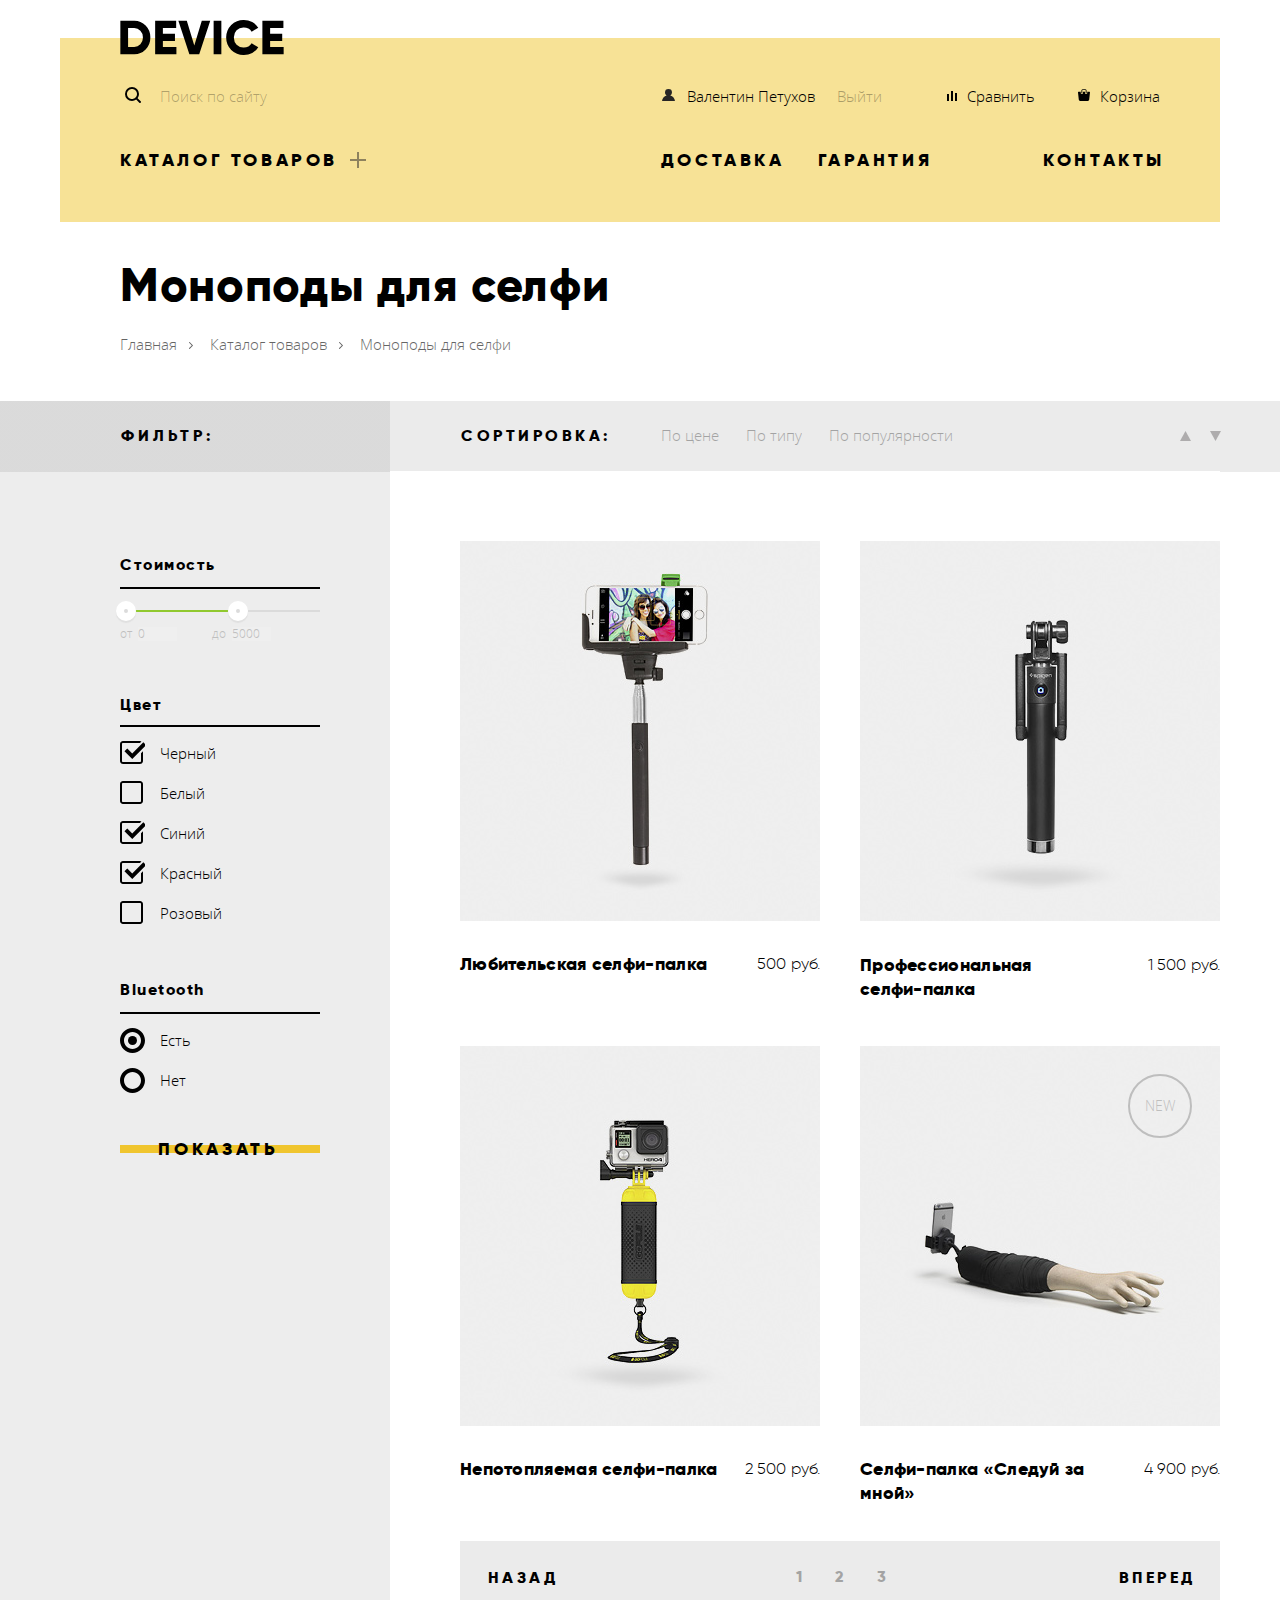
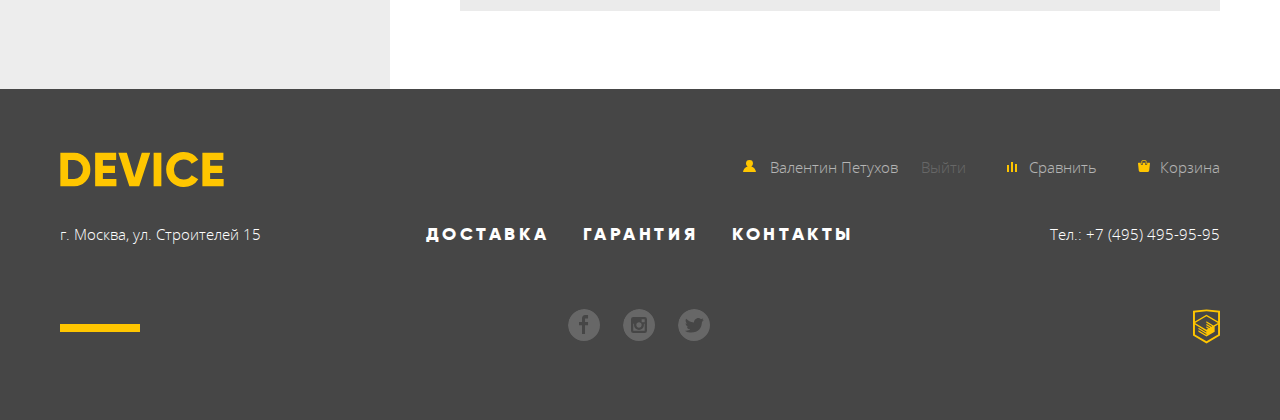
==== commit b0a697fb: "29.06" ====
--- a/catalog.html
+++ b/catalog.html
@@ -4,7 +4,7 @@
     <meta charset="utf-8">
     <title>Dmitry Stepanov: Девайс</title>
     <link href="css/normalize.css" rel="stylesheet">
-    <link href="css/style.css" rel="stylesheet" type="text/css">
+    <link href="css/style.min.css" rel="stylesheet" type="text/css">
   </head>
   <body class="inner-page">
 
@@ -18,7 +18,7 @@
 
     <div class="container-centrifier">
 
-      <header class="header-index header-inner-page">
+      <header class="header-inner-page">
         <a href="index.html">
           <svg class="logo logo-catalog" width="164" height="35" xmlns="http://www.w3.org/2000/svg" role="img" aria-label="Логотип магазина DEVICE">
             <use xlink:href="#logo" aria-hidden="true"></use>
@@ -179,7 +179,7 @@
                     <a class="button product-to-bin" href="#">В корзину</a>
                     <p class="product-to-comparison"><a href="#">Добавить к сравнению</a></p>
                   </div>
-                  <p class="product-price">1500 руб.</p>
+                  <p class="product-price">1 500 руб.</p>
                 </li>
                 <li class="product">
                   <p class="product-name"><a href="#">Непотопляемая селфи-палка</a></p>
@@ -188,7 +188,7 @@
                     <a class="button product-to-bin" href="#">В корзину</a>
                     <p class="product-to-comparison"><a href="#">Добавить к сравнению</a></p>
                   </div>
-                  <p class="product-price">2500 руб.</p>
+                  <p class="product-price">2 500 руб.</p>
                 </li>
                 <li class="product product-new">
                   <p class="product-name"><a href="#">Селфи-палка «Следуй за мной»</a></p>
@@ -197,7 +197,7 @@
                     <a class="button product-to-bin" >В корзину</a>
                     <p class="product-to-comparison"><a href="#">Добавить к сравнению</a></p>
                   </div>
-                  <p class="product-price">4900 руб.</p>
+                  <p class="product-price">4 900 руб.</p>
                 </li>
               </ul>
             </section>
@@ -214,7 +214,6 @@
 
         </div>
       </div>
-
     </main>
 
     <footer class="footer footer-catalog">
--- a/css/style.min.css
+++ b/css/style.min.css
@@ -0,0 +1 @@
+@keyframes modal-bounce{0%{transform:translateY(-2000px)}70%{transform:translateY(30px)}90%{transform:translateY(-10px)}to{transform:translateY(0)}}@keyframes modal-shake{0%,to{transform:translateX(0)}10%,50%,70%,90%{transform:translateX(10px)}20%,30%,60%,80%{transform:translateX(-10px)}}@font-face{font-family:"Gilroy";src:url(" ../fonts/gilroylight.woff2"),url(" ../fonts/gilroylight.woff");font-style:normal;font-weight:300}@font-face{font-family:"Gilroy";src:url(../fonts/gilroyextrabold.woff2),url(../fonts/gilroyextrabold.woff);font-style:normal;font-weight:700}@font-face{font-family:"Opensans";src:url(../fonts/opensans.woff2),url(../fonts/opensans.woff);font-style:normal;font-weight:400}@font-face{font-family:"Opensans";src:url(../fonts/opensanslight.woff2),url(../fonts/opensanslight.woff);font-style:normal;font-weight:lighter}body{margin:0;padding:0;font-family:"Opensans",Arial,sans-serif;font-size:15px;line-height:30px}a{color:#000;text-decoration:none}.about-us{position:relative;padding-right:90px;width:565px}.about-us::before{content:"";position:absolute;left:0;top:-11px;width:80px;height:8px;background-color:#000}.about-us h2{font-family:"Gilroy",Arial,sans-serif;font-size:47px;line-height:48px;font-weight:700;margin-bottom:45px}.about-us p{margin-bottom:30px}.about-us p:last-of-type{margin-bottom:65px}.about-us .button{width:260px}.about-us .transport-company-list li:last-child{margin-bottom:55px}.breadcrumbs{display:flex;margin:0 0 42px 60px;padding:0;list-style:none}.breadcrumbs li{position:relative;opacity:.6;margin-right:33px}.breadcrumbs li:hover{opacity:1}.breadcrumbs li:active{opacity:.3}.breadcrumbs li::after{content:"";position:absolute;top:13px;right:-20px;width:8px;height:8px;background-image:url(../img/svg/nav-arrow.svg);background-repeat:no-repeat}.breadcrumbs li:last-child::after{display:none}.button{display:inline-block;font-family:"Gilroy",Arial,sans-serif;font-size:18px;line-height:24px;font-weight:700;text-transform:uppercase;text-align:center;vertical-align:middle;letter-spacing:3.7px;padding-top:8px;padding-bottom:8px;padding-left:3px;background-color:transparent;background-image:linear-gradient(to bottom,transparent 40%,#f0c52e 40%,#f0c52e 60%,transparent 60%)}.button:hover{background-image:linear-gradient(to bottom,#f0c52e 0%,#f0c52e 100%)}.button:active{background-color:#f0c52e;color:rgba(0,0,0,.3)}.catalog-underlay{background-image:linear-gradient(to bottom,rgba(0,0,0,.08) 71px,transparent 71px),linear-gradient(to right,#ededed 50%,transparent 50%);min-width:1200px;flex-grow:1}.catalog-wrapper-column-right{background-color:#fff}.contacts,.container-centrifier{position:relative;box-sizing:border-box}.container-centrifier{margin:0 auto;padding:0 20px;width:1200px}.contacts{width:595px;padding-left:35px}.contacts::before{content:"";position:absolute;left:35px;top:-11px;width:80px;height:8px;background-color:#000}.contacts h2{font-family:'Gilroy',Arial,sans-serif;font-size:47px;line-height:48px;font-weight:700;margin-bottom:45px}.contacts p{margin-bottom:40px}.contacts .contacts-button-map{display:block;margin-bottom:60px}.contacts .button{width:260px}.filter{width:330px}.filter h2{margin:0 0 82px;padding:23px 116px 0 0;height:47px;display:block;font-family:"Gilroy",Arial,sans-serif;font-size:16px;line-height:24px;font-weight:700;text-transform:uppercase;letter-spacing:4px;text-align:center;vertical-align:middle}.filter .button{width:200px;border:0}.filter .button:focus,.modal-login-form button:focus{outline:0}.filters{padding-left:60px;padding-right:70px}.filters .bluetooth{margin-bottom:17px}.filter-group{position:relative;border:0;margin:0 0 38px;padding:0}.filter-group::before{content:"";position:absolute;top:-13px;left:0;width:200px;height:2px;background-color:#000}.filter-group legend{font-family:"Gilroy",Arial,sans-serif;font-size:16px;line-height:24px;font-weight:700;letter-spacing:1.5px;margin:0 0 23px;padding:0}.filter-group ul{margin:0;padding:0;list-style:none}.filter-color{margin-bottom:33px}.filter-color legend{margin-bottom:21px}.filter-option{position:relative;padding-left:40px;margin-bottom:10px}.filter-option:last-child{margin-bottom:17px}.filter-option-checkbox+label::before,.filter-option-radio+label::before{content:"";position:absolute;top:3px;left:0;width:25px;height:25px}.filter-option-checkbox+label::before{background-image:url(../img/svg/checkbox-off.svg);background-repeat:no-repeat}.filter-option-checkbox:hover+label::before{opacity:.6}.filter-option-checkbox:active+label::before{background-image:url(../img/svg/checkbox-on.svg);background-repeat:no-repeat}.filter-option-checkbox:checked+label::before{background-image:url(../img/svg/checkbox-on.svg);background-repeat:no-repeat}.filter-option-checkbox:checked:hover+label::before{opacity:.6}.filter-option-checkbox:checked:active+label::before{background-image:url(../img/svg/checkbox-off.svg);background-repeat:no-repeat}.filter-option-radio+label::before{background-image:url(../img/svg/radio-off.svg);background-repeat:no-repeat}.filter-option-radio:hover+label::before,.footer-bottom img:hover,.footer-middle li:hover a,.nav-index-option:hover>a{opacity:.6}.filter-option-radio:active+label::before{background-image:url(../img/svg/radio-on.svg);background-repeat:no-repeat}.filter-option-radio:checked+label::before{background-image:url(../img/svg/radio-on.svg);background-repeat:no-repeat}.filter-option-radio:checked:hover+label::before{opacity:.6}.filter-option-radio:checked:active+label::before{background-image:url(../img/svg/radio-off.svg);background-repeat:no-repeat}.filter-price{margin-bottom:44px}.footer{margin-top:40px;padding:65px 0 67px;min-width:1200px;background-color:#464646}.footer-catalog{margin-top:0;padding-top:63px}.footer-middle,.footer-top{display:flex;justify-content:space-between;margin-bottom:32px}.footer-catalog .footer-top{margin-bottom:23px}.footer-middle{margin-bottom:60px}.footer-middle p{color:#fff;margin:0;padding:0}.footer-middle a{color:#fff;font-family:"Gilroy",Arial,sans-serif;font-size:18px;line-height:24px;font-weight:700;text-transform:uppercase;letter-spacing:3.5px}.footer-bottom img:active,.footer-middle li:active a{opacity:.3}.footer-middle ul{list-style:none;width:440px;padding:0 0 0 25px;margin:0;display:flex;flex-wrap:wrap}.footer-middle .nav-index-option{margin-right:34px}.footer-middle .nav-index-option:nth-child(3){margin-right:0}.footer-middle .footer-contacts-tel{margin-left:45px}.footer-bottom{position:relative;display:flex;justify-content:space-between;width:1160px}.footer-bottom:before{content:"";position:absolute;top:15px;left:0;width:80px;height:8px;background-color:#ffc600}.footer-bottom .footer-academy-link{margin-left:50px}.header-index,.header-inner-page{box-sizing:border-box;margin-top:20px;padding:0 60px}.header-index{height:320px;background-image:linear-gradient(to bottom,#fff 5.5%,#f7e296 5.5%)}.header-index .container,.header-inner-page .container{display:flex}.header-inner-page{min-height:202px;margin-bottom:35px;background-image:linear-gradient(to bottom,#fff 9%,#f7e296 9%)}.index-search{position:relative;width:440px;margin-right:auto;display:flex}.header-index .user-interface-header{width:500px}.index-search::before{content:"";position:absolute;top:16px;left:5px;width:20px;height:20px;background-image:url(../img/svg/search.svg);background-repeat:no-repeat}.index-search .index-search-input{width:440px;height:50px;padding-left:40px;background-color:#f7e296;border:0;box-sizing:border-box}.index-search .index-search-input:focus{color:#000;outline:0;border-bottom:2px solid #000}.index-search-input:-ms-input-placeholder,.index-search-input::-ms-input-placeholder{color:rgba(0,0,0,.3)}.index-search-input::placeholder{color:rgba(0,0,0,.3)}.index-search-input:hover:-ms-input-placeholder,.index-search-input:hover::-ms-input-placeholder{color:rgba(0,0,0,.6)}.index-search-input:hover::placeholder{color:rgba(0,0,0,.6)}.search-submit{display:block;position:absolute;top:-4px;right:0;width:85px;padding-top:13px;padding-bottom:13px;background-image:none;background-color:#f7e296;border:2px solid #000;opacity:0}.index-search-input:focus+.search-submit,.index-search-input:valid+.search-submit,.search-submir:active,.search-submit:focus{opacity:1}.search-submit:active,.search-submit:focus,.search-submit:hover{outline:0;background-image:none;background-color:#000;color:#fff}.search-submit:active{color:rgba(255,255,255,.3)}.inner-page{display:flex;flex-direction:column;min-height:100vh}.inner-page-main-header{font-family:"Gilroy",Arial,sans-serif;font-size:47px;line-height:56px;font-weight:700;margin:0 0 16px 60px;padding:0;letter-spacing:.7px}.logo{margin-bottom:10px}.logo:hover{fill:#666;opacity:.6}.logo:active{fill:#b2b2b2;opacity:.3}.logo-catalog{margin-bottom:7px}.logo-footer{fill:#ffc600;margin-bottom:0}.logo-footer:hover{fill:#b5931c;opacity:.6}.logo-footer:active{fill:#7e6d31;opacity:.3}.logotypes-list{display:flex;margin:0 0 100px;padding:0;list-style:none}.logotype{margin-right:40px}.logotype,.logotype img{width:260px;height:100px}.logotype:hover img{visibility:hidden}.logo-1{background-image:url(../img/logo-1-color.jpg)}.logo-2{background-image:url(../img/logo-2-color.jpg)}.logo-3{background-image:url(../img/logo-3-color.jpg)}.logo-4{background-image:url(../img/logo-4-color.jpg)}.main-content{display:flex;flex-direction:column;flex-grow:1}.main-slider{position:relative;bottom:105px;margin-bottom:-25px;z-index:5}.main-slider-list{list-style:none;margin:0;padding:0}.main-slider-toggler{position:absolute;right:65px;bottom:147px}.main-slide{display:none}.main-slider-toggler label{display:inline-block;font-size:0;width:14px;height:14px;margin-right:15px;border:0;background-color:transparent;background-image:url(../img/svg/slider-button-empty-small.svg);background-repeat:no-repeat}#main-slider-control-1:checked~.main-slider-list #main-slide-1,#main-slider-control-2:checked~.main-slider-list #main-slide-2,#main-slider-control-3:checked~.main-slider-list #main-slide-3,#service-slider-control-1:checked~.container-centrifier #service-slide-1,#service-slider-control-2:checked~.container-centrifier #service-slide-2,#service-slider-control-3:checked~.container-centrifier #service-slide-3{display:flex}#main-slider-control-1:checked~.main-slider-toggler label[for=main-slider-control-1],#main-slider-control-2:checked~.main-slider-toggler label[for=main-slider-control-2],#main-slider-control-3:checked~.main-slider-toggler label[for=main-slider-control-3]{background-image:url(../img/svg/slider-button-small.svg)}.main-slide h2{font-family:'Gilroy',Arial,sans-serif;font-size:47px;line-height:56px;font-weight:700;letter-spacing:.7px;margin:70px 0 20px;padding:0;position:relative}.main-slide h2::before{content:"";position:absolute;top:-40px;left:0;width:100px;height:9px;background-color:#fff}.main-slide h2::after{content:"01";position:absolute;top:-35px;right:60px;width:170px;height:130px;color:#fff;font-size:180px;z-index:-2}.main-slide-2 h2::after{content:"02";right:75px}.main-slide-3 h2::after{content:"03";right:85px}.main-slide p{margin:0 0 43px;padding:0}.main-slide img{padding-left:90px;width:385px;height:480px}.main-slide .button{margin-bottom:46px;width:220px}.main-slide-left-column{width:600px}.main-slide-right-column{width:560px}.main-slide-feature td{font-family:"Gilroy",Arial,sans-serif;font-size:36px;line-height:48px;font-weight:300;min-width:145px;margin-bottom:15px;box-sizing:border-box}.main-slide-feature td:nth-child(2),.main-slide-feature-description td:nth-child(2){padding-left:10px}.main-slide-feature-description{font-size:13px;line-height:20px}.main-slide-feature-description td{padding-top:4px;font:inherit}.modal{position:fixed;top:50%;left:50%;margin-left:-480px;margin-top:-278px;width:960px;height:555px;display:none;box-shadow:0 10px 20px 0 rgba(4,6,6,.2)}.modal-show{display:block;z-index:10;animation:modal-bounce .5s}.modal-error{animation:modal-shake .5s}.modal-login{padding:85px 100px;box-sizing:border-box;background-color:#fff}.modal-login label{display:block}.modal-login-form{display:flex;flex-wrap:wrap;justify-content:space-between}.modal-login-form input{background-color:#f2f2f2;box-sizing:border-box}.modal-login-form input[type=email],.modal-login-form input[type=text]{width:360px;padding:16px 0 16px 22px;border:0}.modal-login-form input[type=text]{margin-right:40px}.modal-login-form textarea{width:760px;height:155px;padding-top:16px;padding-left:22px;background-color:#f2f2f2;border:0}.modal-login-form input[type=email]:hover,.modal-login-form input[type=text]:hover,.modal-login-form textarea:hover{background-color:#eaeaea}.modal-login-form input[type=email]:focus,.modal-login-form input[type=text]:focus,.modal-login-form textarea:focus{background-color:none;outline:3px solid #f7e296}.modal-login-form input[type=email]:invalid,.modal-login-form input[type=text]:invalid,.modal-login-form textarea:invalid{background-color:#f6dada;outline:0}.modal-login-form label{font-family:"Gilroy",Arial,sans-serif;font-size:18px;line-height:24px;font-weight:700;margin-bottom:10px}.modal-login-form button{border:0;width:200px}.modal-login-message{margin-top:35px;margin-bottom:45px}.modal-map iframe{z-index:10;width:960px;height:560px;overflow:hidden;border:0}.modal-map img{z-index:-1;position:absolute;top:0;left:0}.modal-close{position:absolute;right:25px;top:25px;width:55px;height:55px;border:0;background-color:transparent;background-image:url("data:image/svg+xml,%3Csvg xmlns='http://www.w3.org/2000/svg' width='55' height='55' viewBox='0 0 55 55'%3E%3Cpath fill='%23F0C52E' d='M27.5 0C12.312 0 0 12.312 0 27.5S12.312 55 27.5 55 55 42.688 55 27.5 42.688 0 27.5 0zm11.476 37.072l-1.486 1.426-9.99-9.574-9.987 9.574-1.488-1.426 9.988-9.573-9.987-9.573 1.487-1.425 9.987 9.573 9.988-9.573 1.487 1.425-9.989 9.574 9.99 9.572z'/%3E%3C/svg%3E");opacity:.6;font-size:0}.modal-close:hover{opacity:1}.modal-close:active,.nav-index-option:active>a{opacity:.3}.modal-close:focus,.product:hover .product-to-bin:focus{outline:0}.nav-index ul{display:flex;justify-content:space-between;padding:0;margin:0;list-style:none}.nav-index a{font-family:"Gilroy",Arial,sans-serif;font-size:18px;line-height:24px;font-weight:700;text-transform:uppercase}.nav-index-catalog{position:relative;width:540px;padding-bottom:40px}.nav-index-catalog::after{content:"";position:absolute;top:7px;left:230px;width:17px;height:17px;background-image:url(../img/svg/plus.svg);background-repeat:no-repeat;opacity:.5}.nav-index-catalog div{position:absolute;top:55px;width:1160px;margin-left:-60px;padding-left:60px;box-sizing:border-box;display:none}.nav-index-catalog:hover div{display:flex;justify-content:flex-start;z-index:20;background-color:#f7e296}.nav-index-catalog ul{margin-right:20px;display:flex;flex-direction:column;justify-content:flex-start}.nav-index-catalog ul:last-child{margin-right:0}.nav-index-option a{letter-spacing:3.6px}.nav-undex-inner-page-option a{letter-spacing:3px}.nav-index-contacts{margin-left:105px;margin-right:-5px}.nav-index-contacts-footer{margin-right:0}.nav-index-inner-page .nav-index-contacts{margin-left:110px}.nav-index-warranty{margin-left:32px}.nav-index-catalog-item{margin-bottom:15px;width:200px}.nav-index-catalog-item a{font-family:"Opensans",Arial,sans-serif;font-size:15px;line-height:30px;text-transform:none;font-weight:lighter;letter-spacing:normal}.nav-index-catalog-item:hover>a{opacity:.6}.nav-index-catalog-item:active>a{opacity:.3}.pagination{display:flex;justify-content:space-between;align-items:center;width:760px;height:70px;margin:0 0 78px 70px;padding:0;list-style:none;background-color:#ebebeb}.pagination li{text-align:center}.pagination a{font-family:"Gilroy",Arial,sans-serif;font-size:16px;line-height:24px;font-weight:700;text-transform:uppercase;letter-spacing:3.5px;opacity:.3}.pagination a:hover{opacity:.6}.pagination a:active,.pagination-control a{opacity:1}.pagination-control{width:126px;height:65px;box-sizing:border-box;padding-top:18px}.pagination-control:active,.pagination-control:hover{background-color:#d9d9d9}.pagination-control:active a,.product-to-comparison a,.sorting li:hover a{opacity:.6}.pagination-control-backwards{margin-right:180px}.pagination-control-forward{margin-left:175px}.popular{display:flex;flex-wrap:wrap;margin-bottom:140px;padding:0;list-style:none}.popular-item{width:160px;min-height:240px;margin-right:40px}.popular-item:nth-child(6){margin-right:0}.popular-image{width:160px;height:160px;box-sizing:border-box;margin-bottom:5px;background-color:#f7e296}.popular-image-1{padding:50px 30px}.popular-image-2{padding:40px 35px 0}.popular-image-3{padding:38px 40px 35px 50px}.popular-image-4{padding:30px 25px 25px 30px}.popular-image-5{padding:32px 49px 32px 55px}.popular-image-6{padding:49px 14px 44px}.popular-item-link:hover .popular-image{background-color:#f0c52e}.popular-item-link:active .popular-image{opacity:.3;background-color:#f0c52e}.popular-item-link:active .popular-name,.product:hover .product-photo{opacity:.3}.popular-name{font-family:"Gilroy",Arial,sans-serif;font-size:18px;line-height:24px;font-weight:700}.products{margin-left:70px;width:760px}.product,.products-list{display:flex;flex-wrap:wrap;justify-content:space-between}.products-list{margin:0;padding:0;list-style:none}.product{position:relative;width:360px;min-height:465px;margin-bottom:30px;margin-right:40px}.product:hover .product-actions{display:block}.product:first-child{margin-bottom:40px}.product:nth-child(2n){margin-right:0}.product:nth-child(4) .product-photo{margin-bottom:25px}.product-photo{margin-bottom:16px}.product-name,.product-price{font-family:"Gilroy",Arial,sans-serif;line-height:24px;margin:0;padding:0}.product-name{width:260px;min-height:40px;font-size:18px;font-weight:700;letter-spacing:.3px;order:1}.product-price{font-size:16px;font-weight:400;letter-spacing:.1px;order:2}.product-new{position:relative}.product-new::after{content:"NEW";font-size:14px;line-height:24px;color:#bebebe;text-align:center;padding-top:18px;padding-bottom:18px;position:absolute;top:28px;right:28px;width:60px;border:2px solid #bebebe;border-radius:50%}.product-actions{display:none;position:absolute;top:170px;left:60px;width:200px;margin:0 auto 0 20px;z-index:10}.product-to-bin{display:block;border:0;width:200px}.product-to-comparison{text-align:center}.product-to-comparison:hover a,.social-list li:hover,.sorting li:active a{opacity:1}.product-to-comparison:active a,.social-list li:active,.sorting a{opacity:.3}.range-controls{position:relative;padding-top:10px;margin-bottom:7px}.range-controls .scale{background-color:#dbdbdb;height:2px}.range-controls .bar{background-color:#91c92f;height:2px;width:60%}.range-controls .toggle{position:absolute;top:1px;left:0;width:4px;height:4px;border:8px solid #fff;border-radius:50%;box-shadow:0 2px 1px 0 #e0e0e0;background-color:#dbdbdb;cursor:pointer}.range-controls .toggle-min{left:-4px}.range-controls .toggle-max{left:108px}.price-controls{font-size:0}.price-controls label{display:inline-block;vertical-align:middle;width:30%;font-size:12px;color:#bfbfbf;margin-right:32px}.price-controls input{width:39px;padding:0;margin-left:3px;background-color:#efefef;border:0;color:#bfbfbf}.service-slider{margin-bottom:100px;min-height:310px;min-width:1200px;background-image:linear-gradient(to bottom,#fff 8%,#e5e5e5 8%)}.service-slider .container-centrifier{display:flex}.service-slider-toggle{position:relative;padding:5px 0 0;margin:0;width:300px;list-style:none}.service-slider-toggle label:active::after,.service-slider-toggle::after{content:"";position:absolute;top:-75px;right:15px;width:8px;height:320px;background-color:#000}.service-slider-toggle li{position:relative;margin-bottom:25px}.service-slider-toggle label:active::after{top:0;right:20px;width:130px;height:40px}.service-slider-toggle .button{width:160px}.service-slide{width:740px;padding-left:100px;display:none}.service-slide img{margin-right:40px;margin-top:10px;width:150px;height:160px}.service-slide p{padding-right:110px}.service-slide h2,.sorting h2{font-family:"Gilroy",Arial,sans-serif;font-size:47px;line-height:48px;font-weight:700;letter-spacing:1.5;margin:0 0 30px;padding:0 0 0 3px}.service-slider-list,.social-list,.sorting ul{margin:0 20px 0 0;padding:0;list-style:none}.service-slider-toggle-option .button:active{color:#f7e184;background-color:#000;background-image:linear-gradient(to bottom,#000 0%,#000 100%)}.social-list{display:flex;flex-wrap:wrap;width:170px;margin:0 405px 0 auto}.social-list li{display:inline-block;vertical-align:middle;width:33px;height:33px;margin-right:22px;margin-bottom:10px;border-radius:50%;font-size:0;opacity:.6}.social-fb,.social-ig,.social-tw{background-image:url("data:image/svg+xml,%3Csvg xmlns='http://www.w3.org/2000/svg' width='32' height='32' viewBox='0 0 32 32'%3E%3Cpath fill='%237e7e7e' d='M16 0C7.164 0 0 7.163 0 16s7.164 16 16 16c8.837 0 16-7.164 16-16S24.837 0 16 0zm4.062 9.455h-3.021v3.444h3.021v3.445h-3.021v8.61H14.02v-8.61H11v-3.445h3.021V9.455c0-1.902 1.353-3.445 3.021-3.445h3.021v3.445z'/%3E%3C/svg%3E%0A");background-repeat:no-repeat}.social-ig,.social-tw{background-image:url("data:image/svg+xml,%3Csvg xmlns='http://www.w3.org/2000/svg' width='32' height='32' viewBox='0 0 32 32'%3E%3Cg fill='%237e7e7e'%3E%3Cpath d='M20.916 16a4.938 4.938 0 1 1-9.877 0c0-.394.051-.773.138-1.14h-.897v6.838h11.396V14.86h-.897c.086.367.137.746.137 1.14z'/%3E%3Cpath d='M15.978 18.659c1.466 0 2.659-1.193 2.659-2.659s-1.193-2.659-2.659-2.659c-1.466 0-2.659 1.193-2.659 2.659s1.192 2.659 2.659 2.659zM18.637 10.302h3.039v3.039h-3.039z'/%3E%3Cpath d='M16 0C7.164 0 0 7.164 0 16c0 8.837 7.164 16 16 16 8.837 0 16-7.163 16-16 0-8.836-7.163-16-16-16zm7.955 21.698a2.285 2.285 0 0 1-2.279 2.279H10.279A2.285 2.285 0 0 1 8 21.698V10.302a2.286 2.286 0 0 1 2.279-2.279h11.396a2.286 2.286 0 0 1 2.279 2.279v11.396z'/%3E%3C/g%3E%3C/svg%3E ")}.social-tw{background-image:url("data:image/svg+xml,%3Csvg xmlns='http://www.w3.org/2000/svg' width='32' height='32' viewBox='0 0 32 32'%3E%3Cpath fill='%237e7e7e' d='M16 0C7.164 0 0 7.164 0 16c0 8.837 7.164 16 16 16 8.837 0 16-7.163 16-16 0-8.836-7.163-16-16-16zm7.944 12.809c-.251 6.516-3.463 10.832-10.992 10.702h-.486c-.447 0-4.543-.443-5.344-1.823 2.479.19 4.247-.406 5.12-1.136-1.048-.289-2.923-.461-3.251-2.848.384.104.618.221 1.299.113-1.307-.824-2.758-1.519-2.679-3.643.311.317 1.164.518 1.46.457-.768-.233-2.149-3.244-.974-4.781 1.984 1.79 4.075 3.482 7.804 3.643.227-2.214 1.24-3.699 3.168-4.325 1.84-.479 3.255.26 3.901 1.138.737-.224 1.453-.466 2.193-.685-.004.833-.569 1.463-.935 1.709.747.165 1.423-.475 1.423-.475-.184.963-1.094 1.725-1.707 1.954z'/%3E%3C/svg%3E%0A")}.sorting{position:relative;display:flex;padding-top:23px;margin-bottom:70px;height:47px;min-width:830px;background-color:#ebebeb}.sorting ul{height:70px;display:flex;margin:-4px 0 0 20px}.sorting li{margin-right:27px}.sorting h2{font-size:16px;line-height:24px;text-transform:uppercase;letter-spacing:3.5px;margin:0 30px 0 71px;padding:0}.sorting-button{position:absolute;top:30px;right:0;padding:0;width:15px;height:15px;border:0;background-color:transparent;opacity:.3;font-size:0}.sorting-button:hover{opacity:.6}.sorting-button:active,.user-interface-footer .user-interface-option-link:hover{opacity:1}.sorting-button:focus{outline:0}.sorting-button-decrease,.sorting-button-increase{background-image:url(../img/svg/icon-up-dir.svg);background-repeat:no-repeat;right:25px}.sorting-button-decrease{background-image:url(../img/svg/icon-down-dir.svg);right:-5px}.transport-company-list{list-style:circle;margin:0 0 0 20px;padding:0}.transport-company-list li{font-family:"Gilroy",Arial,sans-serif;font-size:16px;line-height:40px;font-weight:700;padding-left:17px}.user-interface{display:flex;justify-content:space-between;padding:0;margin:0 0 34px;list-style:none}.user-interface-header li,.user-interface-inner-page li{padding-top:10px}.user-interface-inner-page .user-interface-enter{margin-right:22px}.user-interface-inner-page .user-interface-cart{margin-left:65px}.user-interface-inner-page .user-interface-compare{margin-left:85px}.user-interface-inner-page .user-interface-compare::before{top:20px;left:-20px}.user-interface-footer{width:320px;margin-bottom:0}.user-interface-footer .user-interface-enter{margin:0}.user-interface-footer .user-interface-enter::before{top:8px;left:-2px;background-image:url("data:image/svg+xml,%3Csvg xmlns='http://www.w3.org/2000/svg' width='13' height='12' viewBox='0 0 13 12'%3E%3Cpath fill='%23ffc600' d='M.032 12h12.937c-.163-2.643-2.074-4.837-4.671-5.543a3.47 3.47 0 0 0 1.687-2.972 3.485 3.485 0 0 0-6.97 0c0 1.264.68 2.361 1.688 2.972C2.106 7.163.194 9.357.032 12z'/%3E%3C/svg%3E%0A");background-repeat:no-repeat}.user-interface-footer .user-interface-cart::before{top:8px;left:-22px;background-image:url("data:image/svg+xml,%3Csvg xmlns='http://www.w3.org/2000/svg' width='12' height='12' viewBox='0 0 12 12'%3E%3Cpath fill='%23ffc600' d='M11.864 3.017a.429.429 0 0 0-.327-.154H9.225V4.09c0 .563-.484 1.022-1.08 1.022-.594 0-1.078-.458-1.078-1.022V2.863H4.909V4.09c0 .563-.485 1.022-1.08 1.022-.595 0-1.078-.458-1.078-1.022V2.863H.438a.43.43 0 0 0-.327.154.472.472 0 0 0-.108.358l.776 7.134c.015.806.642 1.455 1.411 1.455h7.595c.77 0 1.396-.649 1.411-1.455l.776-7.134a.476.476 0  0 0-.108-.358z'/%3E%3Cpath fill='%23ffc600' d='M3.829 4.499c.239 0 .433-.184.433-.409V1.84c0-.632.672-1.022 1.295-1.022h1.079c.655 0 1.078.401 1.078 1.022v2.25c0 .225.194.409.431.409.239 0 .433-.184.433-.409V1.84C8.577.773 7.761 0 6.636 0H5.557c-1.19 0-2.159.826-2.159 1.84v2.25c0 .225.194.409.431.409z'/%3E%3C/svg%3E%0A");background-repeat:no-repeat}.user-interface-footer .user-interface-compare::before{top:10px;left:-22px;background-image:url("data:image/svg+xml,%3Csvg xmlns='http://www.w3.org/2000/svg' width='10' height='10' viewBox='0 0 10 10'%3E%3Cpath fill='%23ffc600' d='M8 2h1.984v8H8zM0 3h1.984v7H0zM4 0h2v10H4z'/%3E%3C/svg%3E%0A");background-repeat:no-repeat}.user-interface-footer .user-interface-option-link{color:#fff;opacity:.6}.user-interface-footer .user-interface-option-link:active{opacity:.3}.user-interface-footer-catalog{width:475px}.user-interface-footer-catalog .user-interface-cart,.user-interface-footer-catalog .user-interface-compare{margin-left:50px}.user-interface-footer-catalog .user-interface-exit{margin-left:10px}.user-interface-option::before{content:"";position:absolute;width:14px;height:14px}.user-interface-option{position:relative}.user-interface-option:hover a,.user-interface-option:hover::before{opacity:.6}.user-interface-option a{color:#000}.user-interface-enter{padding-left:25px;margin-right:180px}.user-interface-enter::before{top:18px;left:0;background-image:url(../img/svg/user.svg);background-repeat:no-repeat}.user-interface-exit,.user-interface-option:active a,.user-interface-option:active::before{opacity:.3}.user-interface-cart::before,.user-interface-compare::before{top:18px;left:-22px;background-image:url(../img/svg/cart.svg);background-repeat:no-repeat}.user-interface-compare::before{background-image:url(../img/svg/compare.svg)}.visually-hidden:not(:focus):not(:active),input[type=checkbox].visually-hidden,input[type=radio].visually-hidden{position:absolute;width:1px;height:1px;margin:-1px;padding:0;overflow:hidden;white-space:nowrap;border:0;clip:rect(0 0 0 0);-webkit-clip-path:inset(100%);clip-path:inset(100%)}.wrapper{display:flex}
